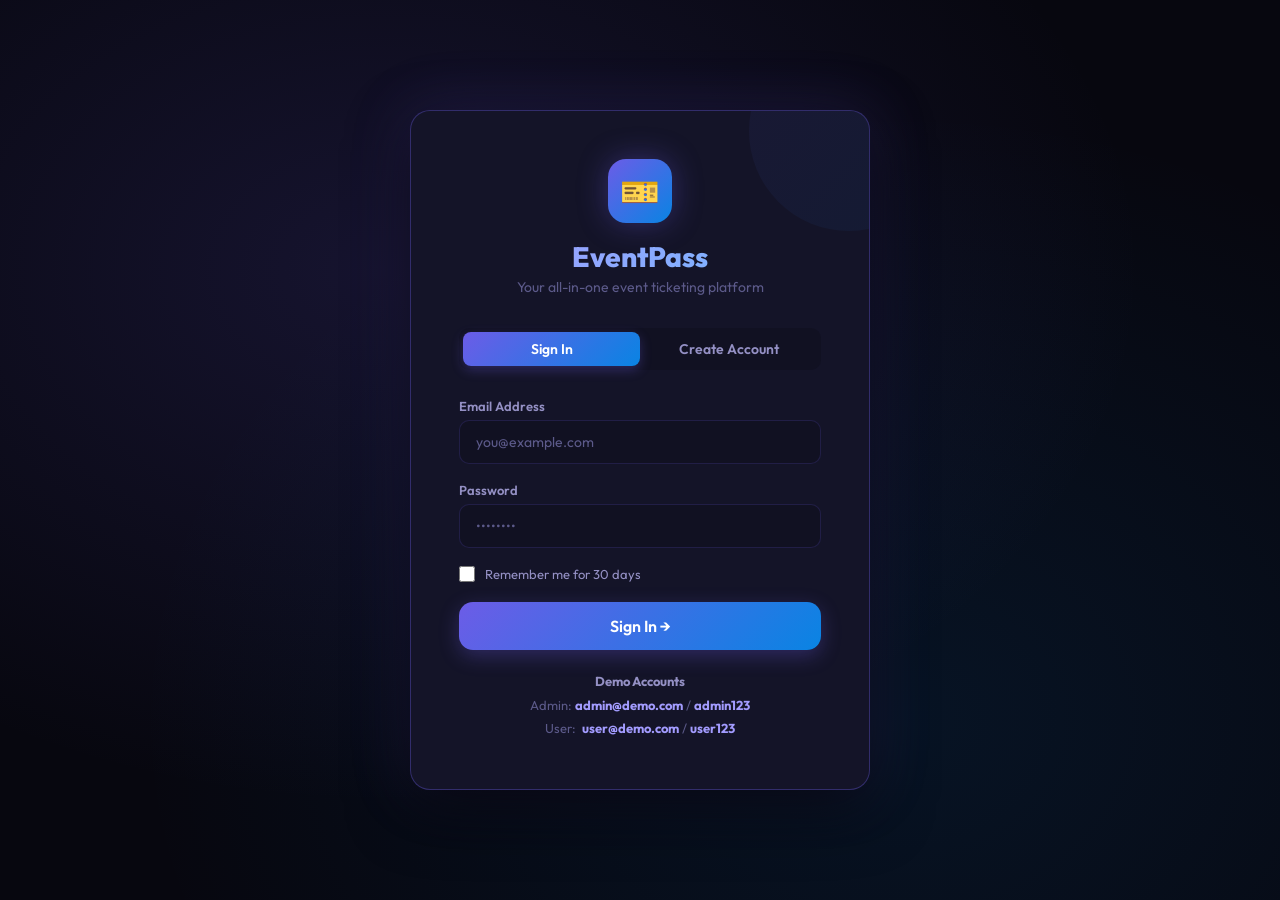
==== index.html @ 2addea7b "a" ====
<!DOCTYPE html>
<html lang="en">
<head>
<meta charset="UTF-8">
<meta name="viewport" content="width=device-width, initial-scale=1.0">
<title>EventPass — Sign In</title>
<link rel="stylesheet" href="style.css">
</head>
<body>

<!-- ═══════════════ AUTH PAGE ═══════════════ -->
<div id="auth-page">
  <div class="auth-card">
    <div class="auth-logo">
      <div class="auth-logo-icon">🎫</div>
      <h1>EventPass</h1>
      <p>Your all-in-one event ticketing platform</p>
    </div>

    <div class="auth-tabs">
      <div class="auth-tab active" onclick="switchAuthTab('login')">Sign In</div>
      <div class="auth-tab" onclick="switchAuthTab('register')">Create Account</div>
    </div>

    <!-- LOGIN -->
    <div id="login-form">
      <div class="form-group">
        <label class="form-label">Email Address</label>
        <input class="form-input" id="login-email" type="email" placeholder="you@example.com">
      </div>
      <div class="form-group">
        <label class="form-label">Password</label>
        <input class="form-input" id="login-pass" type="password" placeholder="••••••••"
               onkeydown="if(event.key==='Enter') doLogin()">
      </div>
      <div class="checkbox-row">
        <input type="checkbox" id="remember">
        <label for="remember">Remember me for 30 days</label>
      </div>
      <button class="btn btn-primary btn-full btn-lg" onclick="doLogin()">Sign In →</button>
      <div style="text-align:center;margin-top:20px;font-size:13px;color:var(--t3);line-height:1.8">
        <strong style="color:var(--t2)">Demo Accounts</strong><br>
        Admin: <b style="color:var(--p2)">admin@demo.com</b> / <b style="color:var(--p2)">admin123</b><br>
        User:&nbsp;&nbsp;<b style="color:var(--p2)">user@demo.com</b> / <b style="color:var(--p2)">user123</b>
      </div>
    </div>

    <!-- REGISTER -->
    <div id="register-form" style="display:none">
      <div class="form-row">
        <div class="form-group">
          <label class="form-label">First Name</label>
          <input class="form-input" id="reg-fname" type="text" placeholder="Alex">
        </div>
        <div class="form-group">
          <label class="form-label">Last Name</label>
          <input class="form-input" id="reg-lname" type="text" placeholder="Chen">
        </div>
      </div>
      <div class="form-group">
        <label class="form-label">Email Address</label>
        <input class="form-input" id="reg-email" type="email" placeholder="you@example.com">
      </div>
      <div class="form-group">
        <label class="form-label">Password</label>
        <input class="form-input" id="reg-pass" type="password" placeholder="Min. 6 characters">
      </div>
      <div class="form-group">
        <label class="form-label">I am a…</label>
        <select class="form-input form-select" id="reg-role">
          <option value="user">Attendee — I want to buy tickets</option>
          <option value="admin">Event Organizer — I want to manage events</option>
        </select>
      </div>
      <button class="btn btn-primary btn-full btn-lg" onclick="doRegister()">Create Account →</button>
    </div>
  </div>
</div>

<!-- TOAST -->
<div id="toast-container"></div>

<script src="functions.js"></script>
<script>
/* ── Redirect if already logged in ─────────────────────── */
(function() {
  const s = getSession();
  if (s) {
    window.location.href = s.role === 'admin' ? 'admin.html' : 'attendee.html';
  }
})();

/* ── Tab switch ─────────────────────────────────────────── */
function switchAuthTab(tab) {
  document.querySelectorAll('.auth-tab').forEach((t, i) =>
    t.classList.toggle('active', i === (tab === 'login' ? 0 : 1))
  );
  document.getElementById('login-form').style.display    = tab === 'login'    ? 'block' : 'none';
  document.getElementById('register-form').style.display = tab === 'register' ? 'block' : 'none';
}

/* ── Login ──────────────────────────────────────────────── */
function doLogin() {
  const email = document.getElementById('login-email').value.trim();
  const pass  = document.getElementById('login-pass').value;
  if (!email || !pass) { toast('Please enter email and password', 'err'); return; }

  const user = STORE.users.find(u => u.email === email && u.password === pass);
  if (!user) { toast('Invalid email or password', 'err'); return; }

  setSession(user);
  toast(`Welcome back, ${user.name.split(' ')[0]}! 👋`, 'ok');
  setTimeout(() => {
    window.location.href = user.role === 'admin' ? 'admin.html' : 'attendee.html';
  }, 600);
}

/* ── Register ───────────────────────────────────────────── */
function doRegister() {
  const fname = document.getElementById('reg-fname').value.trim();
  const lname = document.getElementById('reg-lname').value.trim();
  const email = document.getElementById('reg-email').value.trim();
  const pass  = document.getElementById('reg-pass').value;
  const role  = document.getElementById('reg-role').value;

  if (!fname || !email || !pass) { toast('Please fill all required fields', 'err'); return; }
  if (STORE.users.find(u => u.email === email)) { toast('Email already registered', 'err'); return; }
  if (pass.length < 6) { toast('Password must be at least 6 characters', 'err'); return; }

  const user = { id: 'u' + Date.now(), email, password: pass, name: `${fname} ${lname}`, role };
  STORE.users.push(user);
  saveStore();
  setSession(user);

  toast('Account created successfully!', 'ok');
  setTimeout(() => {
    window.location.href = user.role === 'admin' ? 'admin.html' : 'attendee.html';
  }, 600);
}
</script>
</body>
</html>
---- style.css ----
/* ═══════════════════════════════════════════════════════════
   EventPass — Global Stylesheet
   ═══════════════════════════════════════════════════════════ */
@import url('https://fonts.googleapis.com/css2?family=Outfit:wght@300;400;500;600;700;800;900&family=JetBrains+Mono:wght@400;500&display=swap');

/* ── CSS TOKENS ─────────────────────────────────────────── */
:root {
  --bg:     #07070f;
  --bg1:    #0d0d1a;
  --bg2:    #111122;
  --bg3:    #16162e;
  --card:   #141428;
  --card2:  #1a1a36;
  --card3:  #1e1e40;

  --border:  rgba(108,92,231,0.18);
  --border2: rgba(108,92,231,0.35);
  --border3: rgba(108,92,231,0.55);

  --p1: #6c5ce7;
  --p2: #a29bfe;
  --p3: #dfe6fd;
  --b1: #0984e3;
  --b2: #74b9ff;

  --grad:  linear-gradient(135deg,#6c5ce7,#0984e3);
  --grad2: linear-gradient(135deg,#a29bfe,#74b9ff);
  --grad3: linear-gradient(135deg,#6c5ce7 0%,#a29bfe 50%,#0984e3 100%);

  --glow:    0 0 60px rgba(108,92,231,0.22);
  --glow2:   0 0 30px rgba(108,92,231,0.35);
  --shadow:  0 20px 60px rgba(0,0,0,0.7);
  --shadow2: 0 8px 32px rgba(0,0,0,0.5);

  --t1: #f0eeff;
  --t2: #9490c4;
  --t3: #5c5a8a;

  --ok:   #00cec9;
  --warn: #fdcb6e;
  --err:  #e17055;

  --r:  14px;
  --r2: 10px;
  --r3: 6px;
}

/* ── RESET ───────────────────────────────────────────────── */
*, *::before, *::after { box-sizing: border-box; margin: 0; padding: 0; }
html { font-size: 16px; scroll-behavior: smooth; }
body {
  background: var(--bg);
  color: var(--t1);
  font-family: 'Outfit', sans-serif;
  min-height: 100vh;
  overflow-x: hidden;
}
::-webkit-scrollbar { width: 5px; }
::-webkit-scrollbar-track { background: var(--bg1); }
::-webkit-scrollbar-thumb { background: var(--p1); border-radius: 3px; }
a { color: inherit; text-decoration: none; }
button { font-family: inherit; cursor: pointer; }
input, select, textarea { font-family: inherit; }
img { display: block; max-width: 100%; }

/* ── LAYOUT ──────────────────────────────────────────────── */
#shell { display: flex; height: 100vh; overflow: hidden; }
#sidebar {
  width: 240px; min-width: 240px;
  background: var(--bg1);
  border-right: 1px solid var(--border);
  display: flex; flex-direction: column;
  transition: width .3s; overflow: hidden; z-index: 10;
}
#sidebar.collapsed { width: 64px; min-width: 64px; }
#main { flex: 1; overflow-y: auto; display: flex; flex-direction: column; }

/* ── SIDEBAR ─────────────────────────────────────────────── */
.sb-logo {
  padding: 22px 20px 18px;
  border-bottom: 1px solid var(--border);
  display: flex; align-items: center; gap: 10px;
  white-space: nowrap;
}
.sb-logo-icon {
  width: 36px; height: 36px; background: var(--grad);
  border-radius: 10px; display: flex; align-items: center;
  justify-content: center; font-size: 18px; flex-shrink: 0;
}
.sb-logo-text {
  font-size: 20px; font-weight: 800;
  background: var(--grad2); -webkit-background-clip: text;
  -webkit-text-fill-color: transparent; letter-spacing: -.5px;
}
.sb-logo-text span { opacity: .5; }

.sb-toggle {
  margin: 12px 16px 0; padding: 8px;
  border: 1px solid var(--border); background: transparent;
  border-radius: var(--r2); color: var(--t2); font-size: 14px;
  display: flex; align-items: center; justify-content: center;
  transition: .2s;
}
.sb-toggle:hover { border-color: var(--border2); color: var(--t1); }

.sb-section { padding: 16px 12px 8px; overflow: hidden; }
.sb-section-label {
  font-size: 10px; font-weight: 600; letter-spacing: 1.5px;
  text-transform: uppercase; color: var(--t3);
  padding: 0 8px; margin-bottom: 8px;
  white-space: nowrap; overflow: hidden;
}
.sb-nav-item {
  display: flex; align-items: center; gap: 12px;
  padding: 10px 12px; border-radius: var(--r2); cursor: pointer;
  transition: all .18s; border: 1px solid transparent;
  white-space: nowrap; color: var(--t2); font-size: 14px; font-weight: 500;
}
.sb-nav-item:hover  { background: rgba(108,92,231,0.08); color: var(--t1); border-color: var(--border); }
.sb-nav-item.active { background: rgba(108,92,231,0.15); color: var(--p2); border-color: var(--border2); }
.sb-nav-item .icon  { font-size: 18px; flex-shrink: 0; width: 20px; text-align: center; }
.sb-nav-label { overflow: hidden; }

.sb-bottom { margin-top: auto; padding: 16px 12px; border-top: 1px solid var(--border); }
.sb-user {
  display: flex; align-items: center; gap: 10px; padding: 10px;
  border-radius: var(--r2); background: var(--bg2);
  border: 1px solid var(--border); white-space: nowrap; overflow: hidden;
}
.sb-user-avatar {
  width: 32px; height: 32px; border-radius: 50%; background: var(--grad);
  display: flex; align-items: center; justify-content: center;
  font-weight: 700; font-size: 13px; flex-shrink: 0;
}
.sb-user-info { overflow: hidden; }
.sb-user-name { font-size: 13px; font-weight: 600; white-space: nowrap; overflow: hidden; text-overflow: ellipsis; }
.sb-user-role { font-size: 11px; color: var(--t3); }

/* ── TOPBAR ──────────────────────────────────────────────── */
#topbar {
  height: 62px; border-bottom: 1px solid var(--border);
  display: flex; align-items: center; justify-content: space-between;
  padding: 0 32px; background: rgba(7,7,15,0.8); backdrop-filter: blur(20px);
  position: sticky; top: 0; z-index: 9; flex-shrink: 0;
}
.topbar-title { font-size: 18px; font-weight: 700; }
.topbar-right { display: flex; align-items: center; gap: 12px; }
.topbar-badge {
  padding: 5px 14px; border-radius: 20px; font-size: 12px; font-weight: 600;
  background: rgba(108,92,231,0.15); border: 1px solid var(--border2); color: var(--p2);
}
.notify-btn {
  width: 36px; height: 36px; border-radius: var(--r2); background: var(--bg2);
  border: 1px solid var(--border); color: var(--t2); font-size: 16px;
  display: flex; align-items: center; justify-content: center; cursor: pointer;
  transition: .2s; position: relative;
}
.notify-btn:hover { border-color: var(--border2); color: var(--t1); }
.notify-dot {
  position: absolute; top: 6px; right: 6px; width: 7px; height: 7px;
  background: #e17055; border-radius: 50%; border: 2px solid var(--bg);
}

/* ── PAGE SYSTEM ─────────────────────────────────────────── */
.page { display: none; padding: 32px; animation: fadeUp .3s ease; }
.page.active { display: block; }
@keyframes fadeUp { from { opacity: 0; transform: translateY(12px); } to { opacity: 1; transform: none; } }

/* ── AUTH PAGE ───────────────────────────────────────────── */
#auth-page {
  position: fixed; inset: 0; z-index: 1000;
  display: flex; align-items: center; justify-content: center;
  background: radial-gradient(ellipse at 30% 30%, rgba(108,92,231,0.15), transparent 60%),
              radial-gradient(ellipse at 70% 80%,  rgba(9,132,227,0.1),  transparent 60%),
              var(--bg);
}
#auth-page.hidden { display: none; }
.auth-card {
  background: var(--card); border: 1px solid var(--border2); border-radius: 20px;
  padding: 48px; width: 460px; box-shadow: var(--shadow), var(--glow);
  position: relative; overflow: hidden;
}
.auth-card::before {
  content: ''; position: absolute; top: -80px; right: -80px;
  width: 200px; height: 200px; background: var(--grad);
  opacity: .06; border-radius: 50%;
}
.auth-logo { text-align: center; margin-bottom: 32px; }
.auth-logo-icon {
  width: 64px; height: 64px; background: var(--grad); border-radius: 18px;
  display: flex; align-items: center; justify-content: center; font-size: 32px;
  margin: 0 auto 16px; box-shadow: var(--glow2);
}
.auth-logo h1 { font-size: 28px; font-weight: 800; background: var(--grad2); -webkit-background-clip: text; -webkit-text-fill-color: transparent; }
.auth-logo p { font-size: 14px; color: var(--t3); margin-top: 4px; }
.auth-tabs { display: flex; background: var(--bg2); border-radius: var(--r2); padding: 4px; margin-bottom: 28px; }
.auth-tab {
  flex: 1; padding: 8px; text-align: center; border-radius: 8px; cursor: pointer;
  font-size: 14px; font-weight: 600; color: var(--t2); transition: .2s;
}
.auth-tab.active { background: var(--grad); color: #fff; box-shadow: 0 4px 12px rgba(108,92,231,0.3); }

/* ── FORMS ───────────────────────────────────────────────── */
.form-group { margin-bottom: 18px; }
.form-label { display: block; font-size: 13px; font-weight: 600; color: var(--t2); margin-bottom: 6px; }
.form-input {
  width: 100%; padding: 12px 16px; background: var(--bg2);
  border: 1.5px solid var(--border); border-radius: var(--r2);
  color: var(--t1); font-size: 14px; outline: none; transition: .2s;
}
.form-input:focus { border-color: var(--p1); box-shadow: 0 0 0 3px rgba(108,92,231,0.12); }
.form-input::placeholder { color: var(--t3); }
.form-row { display: grid; grid-template-columns: 1fr 1fr; gap: 12px; }
.form-select { appearance: none; }
.form-hint { font-size: 12px; color: var(--t3); margin-top: 6px; }
.form-grid { display: grid; grid-template-columns: 1fr 1fr; gap: 16px; }
.form-full { grid-column: 1 / -1; }
.checkbox-row { display: flex; align-items: center; gap: 10px; margin-bottom: 20px; }
.checkbox-row input { width: 16px; height: 16px; accent-color: var(--p1); }
.checkbox-row label { font-size: 13px; color: var(--t2); }

/* ── BUTTONS ─────────────────────────────────────────────── */
.btn {
  display: inline-flex; align-items: center; justify-content: center; gap: 8px;
  padding: 11px 22px; border-radius: var(--r2); font-size: 14px; font-weight: 600;
  cursor: pointer; border: none; transition: all .22s;
}
.btn-primary { background: var(--grad); color: #fff; box-shadow: 0 6px 20px rgba(108,92,231,0.3); }
.btn-primary:hover { transform: translateY(-1px); box-shadow: 0 10px 28px rgba(108,92,231,0.45); }
.btn-primary:active { transform: none; }
.btn-primary:disabled { opacity: .6; pointer-events: none; }
.btn-ghost { background: transparent; color: var(--t2); border: 1.5px solid var(--border); }
.btn-ghost:hover { border-color: var(--border2); color: var(--t1); background: rgba(108,92,231,0.06); }
.btn-danger { background: rgba(225,112,85,0.12); color: var(--err); border: 1px solid rgba(225,112,85,0.2); }
.btn-danger:hover { background: rgba(225,112,85,0.22); }
.btn-success { background: rgba(0,206,201,0.1); color: var(--ok); border: 1px solid rgba(0,206,201,0.25); }
.btn-success:hover { background: rgba(0,206,201,0.2); }
.btn-warn { background: rgba(253,203,110,0.1); color: var(--warn); border: 1px solid rgba(253,203,110,0.2); }
.btn-warn:hover { background: rgba(253,203,110,0.2); }
.btn-lg { padding: 14px 32px; font-size: 16px; border-radius: var(--r); }
.btn-sm { padding: 7px 14px; font-size: 12px; border-radius: 8px; }
.btn-full { width: 100%; justify-content: center; }
.btn-icon { width: 36px; height: 36px; padding: 0; border-radius: var(--r2); }

/* ── CARDS ───────────────────────────────────────────────── */
.card { background: var(--card); border: 1px solid var(--border); border-radius: var(--r); padding: 24px; transition: border-color .2s; }
.card:hover { border-color: var(--border2); }
.card-sm { padding: 16px; }

/* ── STATS ROW ───────────────────────────────────────────── */
.stats-row { display: grid; grid-template-columns: repeat(4,1fr); gap: 16px; margin-bottom: 28px; }
.stat-card {
  background: var(--card); border: 1px solid var(--border); border-radius: var(--r);
  padding: 20px 24px; transition: all .2s;
}
.stat-card:hover { border-color: var(--border2); transform: translateY(-2px); box-shadow: var(--shadow2); }
.stat-top { display: flex; align-items: center; justify-content: space-between; margin-bottom: 12px; }
.stat-icon { width: 42px; height: 42px; border-radius: 12px; display: flex; align-items: center; justify-content: center; font-size: 20px; }
.stat-icon.purple { background: rgba(108,92,231,0.15); }
.stat-icon.blue   { background: rgba(9,132,227,0.15); }
.stat-icon.teal   { background: rgba(0,206,201,0.12); }
.stat-icon.amber  { background: rgba(253,203,110,0.12); }
.stat-change { font-size: 12px; font-weight: 600; padding: 3px 8px; border-radius: 20px; }
.stat-change.up   { background: rgba(0,206,201,0.1);   color: var(--ok); }
.stat-change.down { background: rgba(225,112,85,0.1);  color: var(--err); }
.stat-value { font-size: 28px; font-weight: 800; line-height: 1; }
.stat-label { font-size: 13px; color: var(--t2); margin-top: 4px; }

/* ── SECTION HEADER ──────────────────────────────────────── */
.sec-header { display: flex; align-items: center; justify-content: space-between; margin-bottom: 20px; }
.sec-title { font-size: 18px; font-weight: 700; }
.sec-sub   { font-size: 13px; color: var(--t3); margin-top: 2px; }

/* ── EVENT CARDS GRID ────────────────────────────────────── */
.events-grid { display: grid; grid-template-columns: repeat(3,1fr); gap: 20px; }
.event-card {
  background: var(--card); border: 1px solid var(--border); border-radius: var(--r);
  overflow: hidden; cursor: pointer; transition: all .25s;
}
.event-card:hover { transform: translateY(-4px); border-color: var(--border2); box-shadow: var(--shadow2), var(--glow); }
.event-thumb {
  height: 180px; background: var(--bg3); position: relative;
  display: flex; align-items: center; justify-content: center;
  font-size: 56px; overflow: hidden;
}
.event-thumb-overlay {
  position: absolute; inset: 0;
  background: linear-gradient(to bottom, transparent 40%, rgba(0,0,0,0.7));
}
.event-category-badge {
  position: absolute; top: 12px; left: 12px;
  padding: 4px 10px; border-radius: 20px; font-size: 11px; font-weight: 700;
  background: rgba(0,0,0,0.5); backdrop-filter: blur(8px);
  border: 1px solid rgba(255,255,255,0.15); letter-spacing: .5px; text-transform: uppercase;
}
.event-date-badge {
  position: absolute; top: 12px; right: 12px;
  background: var(--grad); padding: 6px 10px; border-radius: 10px;
  text-align: center; font-size: 11px; font-weight: 700; line-height: 1.3;
}
.event-body { padding: 16px; }
.event-title {
  font-size: 15px; font-weight: 700; margin-bottom: 8px; line-height: 1.4;
  display: -webkit-box; -webkit-line-clamp: 2; -webkit-box-orient: vertical; overflow: hidden;
}
.event-meta { display: flex; flex-direction: column; gap: 4px; margin-bottom: 14px; }
.event-meta-item { font-size: 12px; color: var(--t2); display: flex; align-items: center; gap: 6px; }
.event-footer {
  display: flex; align-items: center; justify-content: space-between;
  padding-top: 12px; border-top: 1px solid var(--border);
}
.event-price { font-size: 20px; font-weight: 800; background: var(--grad2); -webkit-background-clip: text; -webkit-text-fill-color: transparent; }
.event-price-free { font-size: 16px; font-weight: 700; color: var(--ok); }
.event-capacity { font-size: 12px; color: var(--t3); }
.capacity-bar { height: 3px; background: var(--bg3); border-radius: 2px; margin-top: 4px; overflow: hidden; }
.capacity-fill { height: 100%; background: var(--grad); border-radius: 2px; transition: width .5s; }

/* ── TAGS ────────────────────────────────────────────────── */
.tag {
  display: inline-flex; align-items: center; gap: 4px;
  padding: 4px 10px; border-radius: 20px; font-size: 11px; font-weight: 600; letter-spacing: .3px;
}
.tag-purple { background: rgba(108,92,231,0.2); color: var(--p2); border: 1px solid rgba(108,92,231,0.3); }
.tag-blue   { background: rgba(9,132,227,0.15);  color: var(--b2); border: 1px solid rgba(9,132,227,0.25); }
.tag-teal   { background: rgba(0,206,201,0.1);   color: var(--ok); border: 1px solid rgba(0,206,201,0.2); }
.tag-warn   { background: rgba(253,203,110,0.1); color: var(--warn); border: 1px solid rgba(253,203,110,0.2); }
.tag-err    { background: rgba(225,112,85,0.1);  color: var(--err); border: 1px solid rgba(225,112,85,0.2); }

/* ── MODAL ───────────────────────────────────────────────── */
.modal-bg {
  position: fixed; inset: 0; z-index: 500;
  background: rgba(0,0,0,0.8); backdrop-filter: blur(12px);
  display: flex; align-items: center; justify-content: center; padding: 24px;
  opacity: 0; pointer-events: none; transition: opacity .25s;
}
.modal-bg.open { opacity: 1; pointer-events: all; }
.modal {
  background: var(--card); border: 1px solid var(--border2); border-radius: 20px;
  width: 100%; max-width: 680px; max-height: 90vh; overflow-y: auto;
  transform: scale(0.95); transition: transform .25s;
  box-shadow: var(--shadow), var(--glow);
}
.modal-bg.open .modal { transform: scale(1); }
.modal-lg { max-width: 860px; }
.modal-xl { max-width: 960px; }
.modal-sm { max-width: 440px; }
.modal-header {
  display: flex; align-items: center; justify-content: space-between;
  padding: 24px 28px; border-bottom: 1px solid var(--border);
}
.modal-title { font-size: 18px; font-weight: 700; }
.modal-close {
  width: 32px; height: 32px; border-radius: 8px; background: var(--bg2);
  border: 1px solid var(--border); color: var(--t2); font-size: 18px;
  display: flex; align-items: center; justify-content: center; cursor: pointer; transition: .2s;
}
.modal-close:hover { border-color: var(--border2); color: var(--t1); }
.modal-body   { padding: 28px; }
.modal-footer {
  padding: 20px 28px; border-top: 1px solid var(--border);
  display: flex; align-items: center; justify-content: flex-end; gap: 10px;
}

/* ── EVENT DETAIL ────────────────────────────────────────── */
.event-detail-hero {
  height: 240px; background: var(--bg3); border-radius: var(--r) var(--r) 0 0;
  display: flex; align-items: center; justify-content: center; font-size: 80px;
  position: relative; overflow: hidden;
}
.event-detail-hero::after {
  content: ''; position: absolute; inset: 0;
  background: linear-gradient(to bottom, transparent 30%, rgba(20,20,40,0.9));
}
.event-detail-info { position: absolute; bottom: 0; left: 0; right: 0; padding: 24px 28px; z-index: 1; }
.event-detail-title { font-size: 24px; font-weight: 800; margin-bottom: 8px; }
.event-detail-tags { display: flex; gap: 8px; }
.detail-grid { display: grid; grid-template-columns: 1fr 300px; gap: 24px; padding: 24px 28px; }
.detail-section h3 { font-size: 14px; font-weight: 700; color: var(--t2); margin-bottom: 12px; text-transform: uppercase; letter-spacing: .8px; }
.detail-meta-list { display: flex; flex-direction: column; gap: 10px; }
.detail-meta-row  { display: flex; align-items: flex-start; gap: 10px; font-size: 14px; }
.detail-meta-icon { font-size: 16px; margin-top: 1px; flex-shrink: 0; }
.detail-meta-text strong { display: block; font-weight: 600; }
.detail-meta-text span   { color: var(--t2); font-size: 13px; }

/* ── TICKET PURCHASE BOX ─────────────────────────────────── */
.ticket-box {
  background: var(--bg2); border: 1px solid var(--border2); border-radius: var(--r);
  padding: 20px; position: sticky; top: 24px;
}
.ticket-box-title { font-size: 16px; font-weight: 700; margin-bottom: 16px; }
.ticket-type-row {
  display: flex; align-items: center; justify-content: space-between;
  padding: 12px; background: var(--card2); border-radius: var(--r2);
  border: 1.5px solid var(--border); cursor: pointer; transition: .2s; margin-bottom: 10px;
}
.ticket-type-row:hover, .ticket-type-row.selected { border-color: var(--p1); }
.ticket-type-row.selected { background: rgba(108,92,231,0.08); }
.ticket-type-name  { font-size: 14px; font-weight: 600; }
.ticket-type-price { font-size: 16px; font-weight: 800; color: var(--p2); }
.ticket-type-avail { font-size: 11px; color: var(--t3); margin-top: 2px; }
.qty-row { display: flex; align-items: center; gap: 12px; margin: 14px 0; }
.qty-btn {
  width: 32px; height: 32px; border-radius: 8px; background: var(--bg3);
  border: 1px solid var(--border); color: var(--t1); font-size: 18px; font-weight: 300;
  display: flex; align-items: center; justify-content: center; cursor: pointer; transition: .2s;
}
.qty-btn:hover { border-color: var(--border2); background: var(--card2); }
.qty-val { font-size: 18px; font-weight: 700; min-width: 24px; text-align: center; }
.ticket-total { display: flex; justify-content: space-between; align-items: center; font-size: 14px; color: var(--t2); margin: 6px 0; }
.ticket-total-price { font-size: 24px; font-weight: 800; background: var(--grad2); -webkit-background-clip: text; -webkit-text-fill-color: transparent; }
.ticket-divider { border: none; border-top: 1px solid var(--border); margin: 14px 0; }

/* ── SEAT MAP ────────────────────────────────────────────── */
.seat-map-section { margin-top: 20px; }
.seat-map-section h3 { font-size: 14px; font-weight: 700; color: var(--t2); margin-bottom: 8px; text-transform: uppercase; letter-spacing: .8px; }
.seat-legend { display: flex; gap: 16px; margin-bottom: 12px; flex-wrap: wrap; }
.seat-legend-item { display: flex; align-items: center; gap: 6px; font-size: 12px; color: var(--t2); }
.seat-legend-dot { width: 14px; height: 14px; border-radius: 3px; flex-shrink: 0; }
.seat-map-stage {
  background: linear-gradient(to bottom, rgba(108,92,231,0.2), transparent);
  border: 1px solid var(--border2); border-radius: 8px;
  text-align: center; padding: 8px; font-size: 12px; font-weight: 700;
  color: var(--p2); letter-spacing: 2px; margin-bottom: 16px;
}
.seat-grid {
  display: grid; grid-template-columns: auto repeat(10, 1fr);
  gap: 4px; margin-bottom: 12px;
}
.seat-row-label {
  font-size: 11px; font-weight: 700; color: var(--t3); display: flex;
  align-items: center; justify-content: center; width: 20px;
}
.seat-btn {
  width: 100%; aspect-ratio: 1; border-radius: 4px; border: 1px solid var(--border);
  background: var(--bg3); cursor: pointer; font-size: 10px; color: var(--t3);
  transition: all .15s; display: flex; align-items: center; justify-content: center;
  padding: 0;
}
.seat-btn:hover:not(:disabled):not(.taken) { background: rgba(108,92,231,0.3); border-color: var(--p1); color: var(--p2); transform: scale(1.1); }
.seat-btn.selected { background: var(--p1); border-color: var(--p2); color: #fff; transform: scale(1.1); box-shadow: 0 0 8px rgba(108,92,231,0.5); }
.seat-btn.taken { background: rgba(225,112,85,0.15); border-color: rgba(225,112,85,0.3); color: rgba(225,112,85,0.5); cursor: not-allowed; }
.seat-btn.vip { background: rgba(253,203,110,0.1); border-color: rgba(253,203,110,0.3); }
.seat-btn.vip:hover:not(:disabled):not(.taken) { background: rgba(253,203,110,0.3); border-color: var(--warn); }
.seat-btn.vip.selected { background: var(--warn); border-color: #ffdf8c; color: #000; }
.seat-number-cols {
  display: grid; grid-template-columns: auto repeat(10, 1fr);
  gap: 4px; margin-bottom: 8px;
}
.seat-col-label { font-size: 10px; color: var(--t3); text-align: center; }
.selected-seat-info {
  background: rgba(108,92,231,0.1); border: 1px solid var(--border2);
  border-radius: var(--r2); padding: 10px 14px; font-size: 13px; color: var(--p2);
  font-weight: 600; display: none; margin-top: 8px;
}
.selected-seat-info.visible { display: block; }

/* ── PAYMENT MODAL ───────────────────────────────────────── */
.payment-methods { display: flex; gap: 10px; margin-bottom: 20px; }
.pm-btn {
  flex: 1; padding: 12px; border-radius: var(--r2); background: var(--bg2);
  border: 1.5px solid var(--border); color: var(--t2); cursor: pointer; transition: .2s;
  text-align: center; font-size: 13px; font-weight: 600;
}
.pm-btn:hover, .pm-btn.active { border-color: var(--p1); color: var(--p2); background: rgba(108,92,231,0.08); }
.pm-icon { font-size: 22px; display: block; margin-bottom: 4px; }
.card-input-row { display: flex; gap: 12px; }
.card-input-row .form-group { flex: 1; }
.security-note {
  display: flex; align-items: center; gap: 8px;
  background: rgba(0,206,201,0.08); border: 1px solid rgba(0,206,201,0.15);
  border-radius: var(--r2); padding: 10px 14px; font-size: 12px; color: var(--ok); margin-top: 12px;
}

/* ── TICKET VIEW ─────────────────────────────────────────── */
.ticket-card {
  background: var(--card); border: 1px solid var(--border2); border-radius: var(--r);
  display: grid; grid-template-columns: 1fr auto; overflow: hidden; transition: all .2s;
}
.ticket-card:hover { border-color: var(--border3); box-shadow: var(--shadow2), var(--glow); }
.ticket-left { padding: 24px; position: relative; }
.ticket-left::before { content: ''; position: absolute; left: 0; top: 0; bottom: 0; width: 4px; background: var(--grad); }
.ticket-event-name { font-size: 17px; font-weight: 700; margin-bottom: 8px; }
.ticket-meta { display: flex; gap: 16px; margin-bottom: 14px; flex-wrap: wrap; }
.ticket-meta-item { font-size: 13px; color: var(--t2); display: flex; align-items: center; gap: 5px; }
.ticket-id {
  font-family: 'JetBrains Mono', monospace; font-size: 11px; color: var(--t3);
  background: var(--bg2); padding: 4px 10px; border-radius: 6px;
  border: 1px solid var(--border); display: inline-block;
}
.ticket-right {
  width: 160px; padding: 20px; display: flex; flex-direction: column;
  align-items: center; justify-content: center; gap: 10px;
  border-left: 2px dashed var(--border2); background: var(--bg2);
}
.ticket-right .qr-container {
  width: 100px; height: 100px; background: #fff; border-radius: 8px; padding: 6px;
  display: flex; align-items: center; justify-content: center;
}
.ticket-status { font-size: 11px; font-weight: 700; letter-spacing: .5px; text-transform: uppercase; }
.ticket-actions { display: flex; gap: 8px; margin-top: 12px; }

/* ── ADMIN TABLE ─────────────────────────────────────────── */
.data-table { width: 100%; border-collapse: collapse; }
.data-table th {
  text-align: left; font-size: 11px; font-weight: 700; text-transform: uppercase;
  letter-spacing: 1px; color: var(--t3); padding: 10px 14px; border-bottom: 1px solid var(--border);
}
.data-table td { padding: 13px 14px; border-bottom: 1px solid rgba(108,92,231,0.07); font-size: 13px; }
.data-table tbody tr { transition: background .15s; }
.data-table tbody tr:hover { background: rgba(108,92,231,0.04); }
.data-table tbody tr:last-child td { border-bottom: none; }
.table-actions { display: flex; gap: 6px; }

/* ── QR SCANNER ──────────────────────────────────────────── */
.scanner-container {
  background: var(--card); border: 1px solid var(--border2); border-radius: var(--r);
  padding: 32px; text-align: center; max-width: 620px; margin: 0 auto;
}

/* Scanner tabs */
.scanner-tabs {
  display: flex; gap: 6px; background: var(--bg2);
  border-radius: var(--r2); padding: 5px; margin-bottom: 24px;
}
.scanner-tab {
  flex: 1; padding: 9px 12px; border-radius: 8px; background: transparent;
  border: none; color: var(--t2); font-size: 13px; font-weight: 600;
  cursor: pointer; transition: all .2s; white-space: nowrap;
}
.scanner-tab:hover { color: var(--t1); background: rgba(108,92,231,0.08); }
.scanner-tab.active { background: var(--grad); color: #fff; box-shadow: 0 4px 12px rgba(108,92,231,0.3); }

.scanner-tab-panel { text-align: left; }

/* Camera panel */
.video-wrapper {
  position: relative; border-radius: var(--r); overflow: hidden;
  background: #000; margin: 16px 0; aspect-ratio: 4/3;
  border: 2px solid var(--border2);
}
#scanner-video { width: 100%; height: 100%; object-fit: cover; display: block; }
.scanner-overlay { position: absolute; inset: 0; display: flex; align-items: center; justify-content: center; }
.scanner-frame { width: 200px; height: 200px; position: relative; }
.scanner-frame::before, .scanner-frame::after {
  content: ''; position: absolute; width: 40px; height: 40px;
  border-color: var(--p2); border-style: solid;
}
.scanner-frame::before { top: 0; left: 0; border-width: 3px 0 0 3px; border-radius: 4px 0 0 0; }
.scanner-frame::after  { bottom: 0; right: 0; border-width: 0 3px 3px 0; border-radius: 0 0 4px 0; }
.scanner-frame-tl, .scanner-frame-br {
  position: absolute; width: 40px; height: 40px;
  border-color: var(--p2); border-style: solid;
}
.scanner-frame-tl { top: 0; right: 0; border-width: 3px 3px 0 0; border-radius: 0 4px 0 0; }
.scanner-frame-br { bottom: 0; left: 0; border-width: 0 0 3px 3px; border-radius: 0 0 0 4px; }
.scan-line {
  position: absolute; left: 10px; right: 10px; height: 2px;
  background: linear-gradient(90deg, transparent, var(--p2), transparent);
  top: 50%; animation: scanAnim 2s linear infinite;
}
@keyframes scanAnim { 0% { top: 10%; } 100% { top: 90%; } }

/* Upload panel */
.upload-drop-zone {
  border: 2px dashed var(--border2); border-radius: var(--r);
  padding: 40px 24px; text-align: center; cursor: pointer;
  transition: all .2s; background: var(--bg2);
}
.upload-drop-zone:hover,
.upload-drop-zone.drag-over {
  border-color: var(--p1); background: rgba(108,92,231,0.08);
  box-shadow: 0 0 0 4px rgba(108,92,231,0.1);
}
.upload-icon { font-size: 44px; margin-bottom: 12px; }
.upload-title { font-size: 16px; font-weight: 700; color: var(--t1); margin-bottom: 4px; }
.upload-sub   { font-size: 13px; color: var(--t2); margin-bottom: 8px; }
.upload-formats { font-size: 11px; color: var(--t3); }

/* Scan results */
.scan-result {
  padding: 20px; border-radius: var(--r2); margin-top: 20px;
  border: 2px solid; text-align: center; transition: all .3s;
  animation: fadeUp .3s ease;
}
.scan-result.valid   { background: rgba(0,206,201,0.08);   border-color: rgba(0,206,201,0.3);   color: var(--ok); }
.scan-result.used    { background: rgba(253,203,110,0.08); border-color: rgba(253,203,110,0.25); color: var(--warn); }
.scan-result.invalid { background: rgba(225,112,85,0.08);  border-color: rgba(225,112,85,0.25);  color: var(--err); }
.scan-result-icon   { font-size: 40px; display: block; margin-bottom: 8px; }
.scan-result-name   { font-size: 18px; font-weight: 700; margin-bottom: 4px; }
.scan-result-detail { font-size: 13px; opacity: .8; }

/* ── CHARTS / ANALYTICS ──────────────────────────────────── */
.charts-grid { display: grid; grid-template-columns: 1fr 1fr; gap: 20px; margin-top: 24px; }
.chart-card { background: var(--card); border: 1px solid var(--border); border-radius: var(--r); padding: 24px; }
.chart-card-full { grid-column: 1 / -1; }
.chart-title { font-size: 15px; font-weight: 700; margin-bottom: 4px; }
.chart-sub   { font-size: 12px; color: var(--t3); margin-bottom: 20px; }
canvas { max-width: 100%; }

/* ── TOAST ───────────────────────────────────────────────── */
#toast-container {
  position: fixed; top: 80px; right: 24px; z-index: 9999;
  display: flex; flex-direction: column; gap: 8px; pointer-events: none;
}
.toast {
  padding: 12px 18px; border-radius: var(--r2); font-size: 13px; font-weight: 500;
  border: 1px solid; display: flex; align-items: center; gap: 10px;
  backdrop-filter: blur(12px); pointer-events: all; min-width: 280px;
  animation: toastIn .3s ease;
}
@keyframes toastIn { from { transform: translateX(20px); opacity: 0; } to { transform: none; opacity: 1; } }
.toast.ok   { background: rgba(0,206,201,0.12);  border-color: rgba(0,206,201,0.3);  color: var(--ok); }
.toast.err  { background: rgba(225,112,85,0.12); border-color: rgba(225,112,85,0.3); color: var(--err); }
.toast.info { background: rgba(108,92,231,0.12); border-color: var(--border2);       color: var(--p2); }
.toast.warn { background: rgba(253,203,110,0.12);border-color: rgba(253,203,110,0.3);color: var(--warn); }

/* ── MISC ────────────────────────────────────────────────── */
.empty-state { text-align: center; padding: 60px 24px; color: var(--t3); }
.empty-icon  { font-size: 52px; margin-bottom: 12px; }
.empty-title { font-size: 16px; font-weight: 600; color: var(--t2); margin-bottom: 6px; }
.empty-sub   { font-size: 13px; }

.search-bar {
  display: flex; align-items: center; gap: 12px;
  background: var(--card); border: 1px solid var(--border); border-radius: var(--r2); padding: 10px 16px;
}
.search-bar input { flex: 1; background: transparent; border: none; outline: none; color: var(--t1); font-size: 14px; }
.search-bar input::placeholder { color: var(--t3); }

.filter-row { display: flex; align-items: center; gap: 10px; margin-bottom: 24px; flex-wrap: wrap; }
.filter-chip {
  padding: 7px 14px; border-radius: 20px; font-size: 12px; font-weight: 600; cursor: pointer;
  background: var(--bg2); border: 1.5px solid var(--border); color: var(--t2); transition: .2s;
}
.filter-chip:hover, .filter-chip.active { border-color: var(--p1); color: var(--p2); background: rgba(108,92,231,0.1); }

.progress-bar  { height: 6px; background: var(--bg3); border-radius: 3px; overflow: hidden; margin-top: 6px; }
.progress-fill { height: 100%; background: var(--grad); border-radius: 3px; }
.divider { border: none; border-top: 1px solid var(--border); margin: 20px 0; }

/* Printable ticket */
.printable-ticket {
  background: linear-gradient(135deg, var(--card2) 0%, var(--bg2) 100%);
  border: 1px solid var(--border2); border-radius: 20px; padding: 32px;
  position: relative; overflow: hidden;
}
.printable-ticket::before {
  content: ''; position: absolute; top: -60px; right: -60px;
  width: 200px; height: 200px; background: var(--grad); opacity: .08; border-radius: 50%;
}
.printable-ticket::after {
  content: ''; position: absolute; bottom: -80px; left: -40px;
  width: 240px; height: 240px; background: linear-gradient(135deg, var(--b1), transparent);
  opacity: .06; border-radius: 50%;
}
.pt-header { display: flex; justify-content: space-between; align-items: flex-start; margin-bottom: 24px; }
.pt-logo { font-size: 18px; font-weight: 800; background: var(--grad2); -webkit-background-clip: text; -webkit-text-fill-color: transparent; }
.pt-event-name { font-size: 22px; font-weight: 800; margin-bottom: 6px; }
.pt-meta { display: grid; grid-template-columns: repeat(3,1fr); gap: 16px; margin: 20px 0; }
.pt-meta-item { font-size: 12px; color: var(--t2); }
.pt-meta-item strong { display: block; font-size: 14px; color: var(--t1); font-weight: 600; margin-bottom: 2px; }
.pt-divider { border: none; border-top: 2px dashed var(--border2); margin: 20px 0; position: relative; }
.pt-divider::before, .pt-divider::after {
  content: ''; position: absolute; top: -8px;
  width: 16px; height: 16px; background: var(--bg); border-radius: 50%;
  border: 2px solid var(--border2);
}
.pt-divider::before { left: -24px; }
.pt-divider::after  { right: -24px; }
.pt-bottom { display: flex; align-items: center; justify-content: space-between; }
.pt-qr { background: #fff; border-radius: 10px; padding: 8px; width: 96px; height: 96px; }
.pt-id { font-family: 'JetBrains Mono', monospace; font-size: 13px; color: var(--t2); }

/* Color swatches (admin) */
.color-options { display: flex; gap: 8px; }
.color-swatch {
  width: 28px; height: 28px; border-radius: 50%; cursor: pointer;
  border: 2px solid transparent; transition: .2s;
}
.color-swatch.selected { border-color: #fff; transform: scale(1.15); }

/* Spinner */
@keyframes spin { from { transform: rotate(0deg); } to { transform: rotate(360deg); } }

/* ── RESPONSIVE ──────────────────────────────────────────── */
@media (max-width: 1100px) {
  .events-grid { grid-template-columns: repeat(2,1fr); }
  .stats-row   { grid-template-columns: repeat(2,1fr); }
}
@media (max-width: 768px) {
  .events-grid  { grid-template-columns: 1fr; }
  .detail-grid  { grid-template-columns: 1fr; }
  .charts-grid  { grid-template-columns: 1fr; }
  .ticket-card  { grid-template-columns: 1fr; }
  .seat-grid    { gap: 2px; }
  .seat-btn     { font-size: 8px; }
  .scanner-tabs { flex-wrap: wrap; }
  .scanner-tab  { font-size: 11px; padding: 7px 8px; }
}
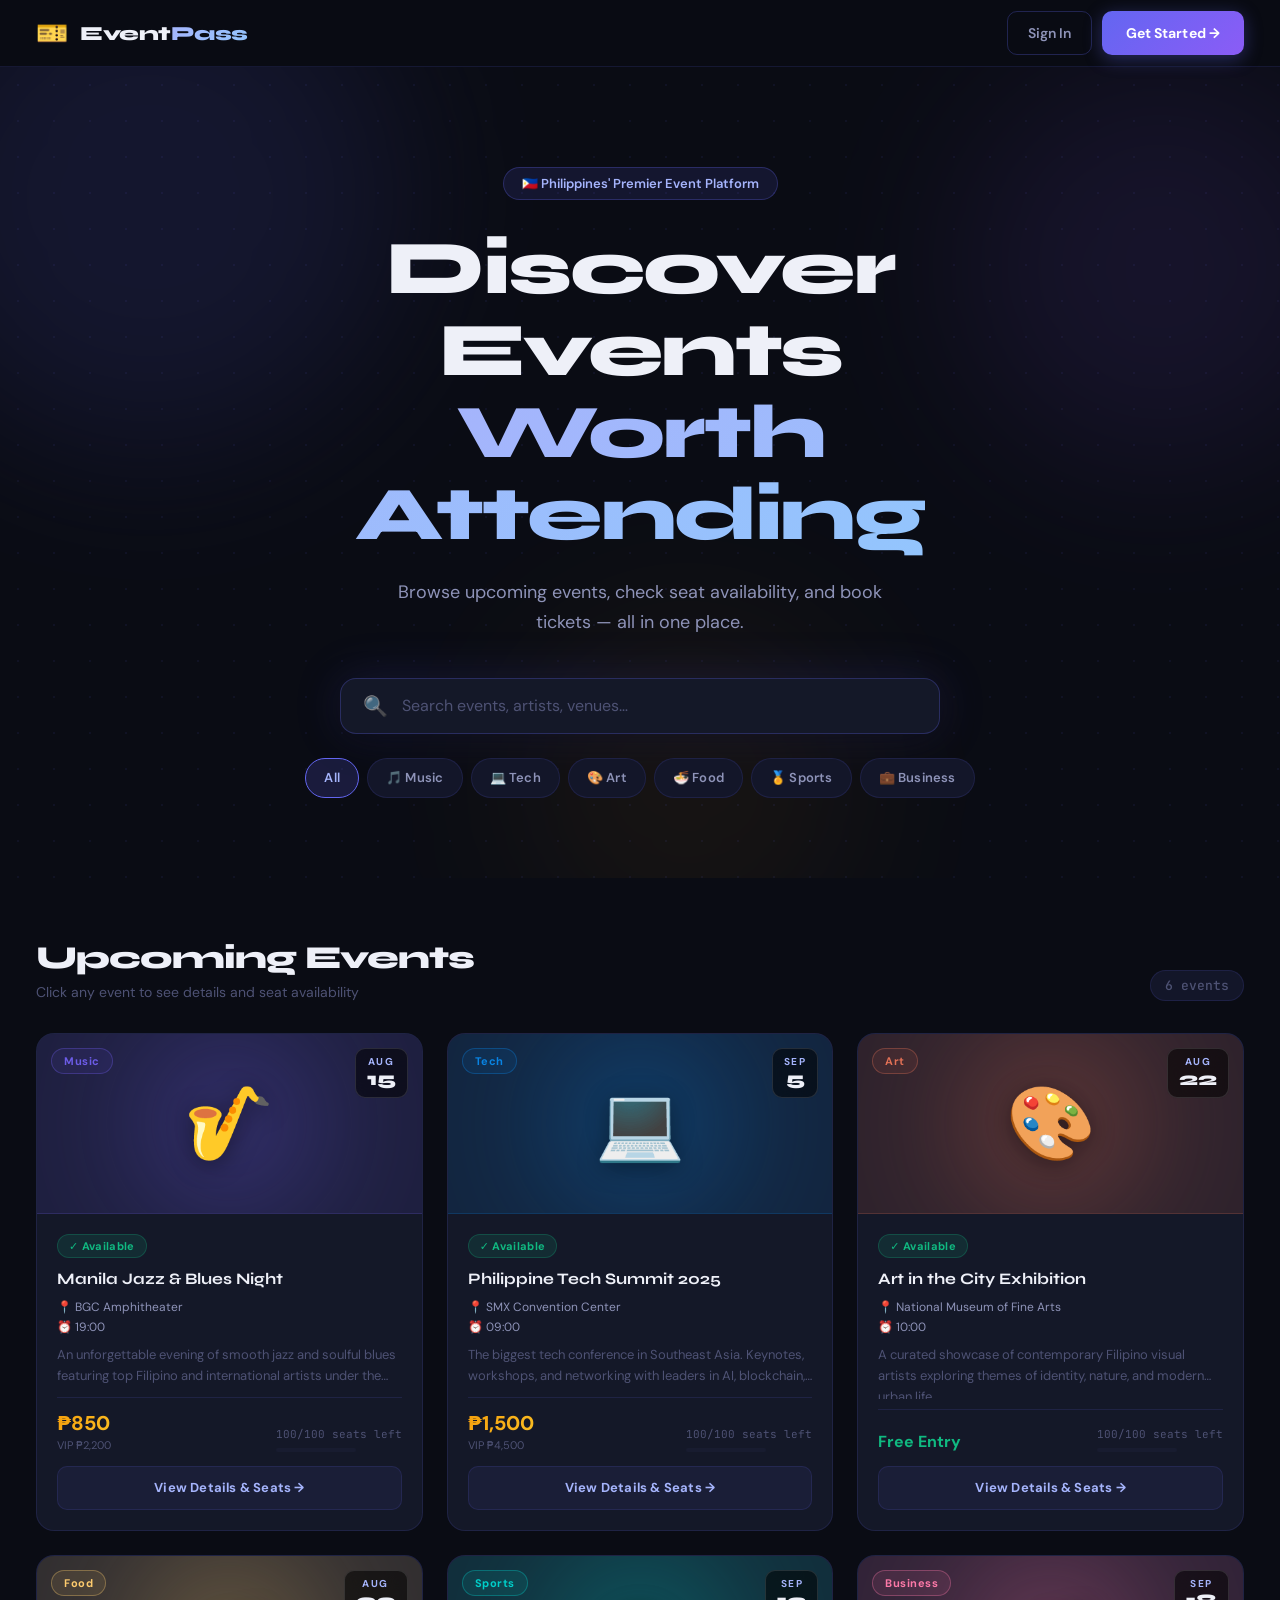
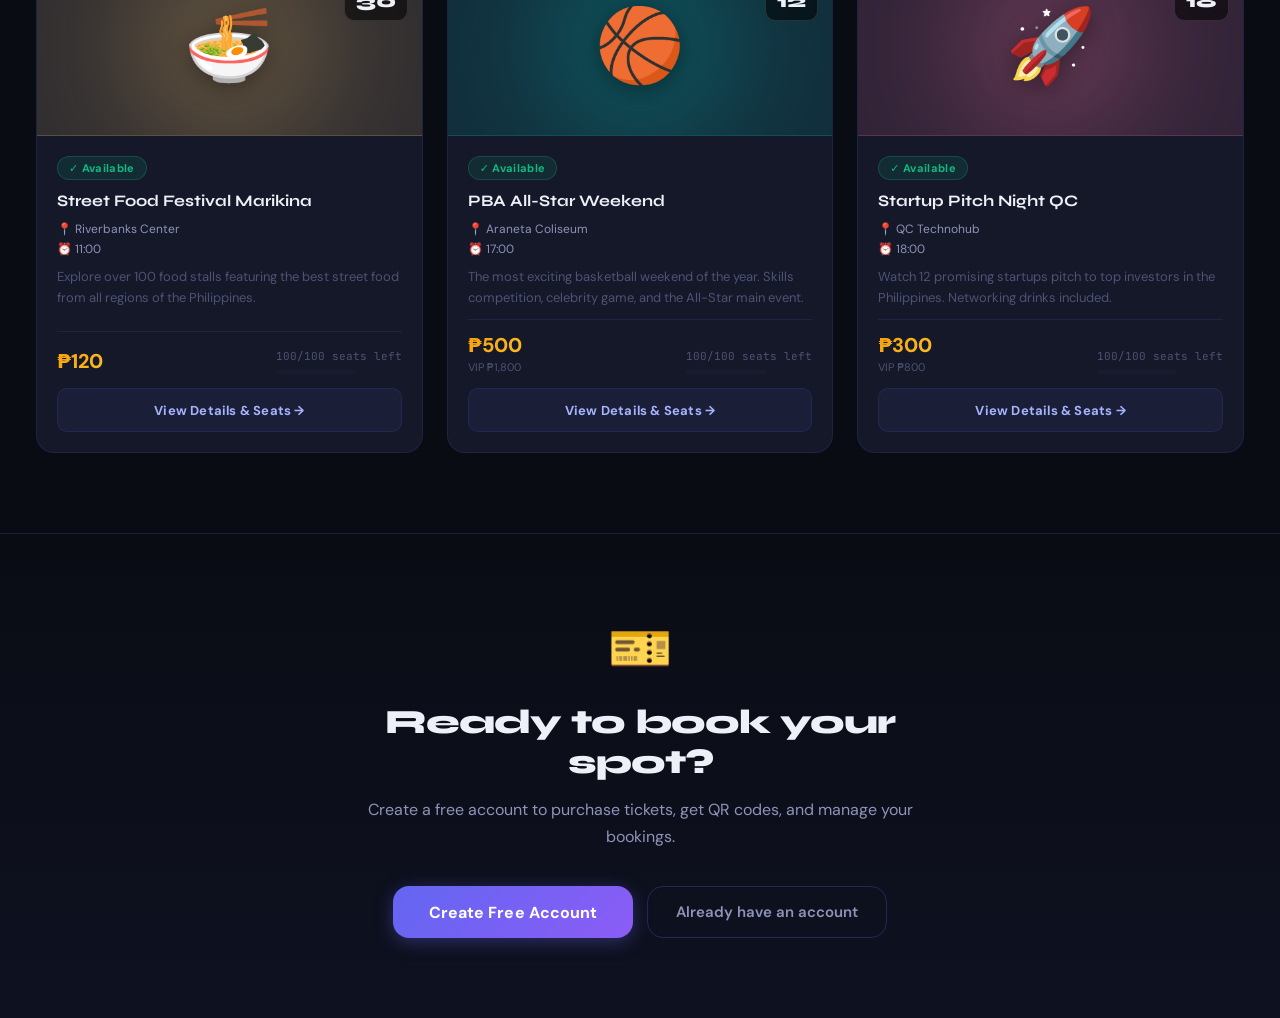
==== commit 18aa50eb: "final" ====
--- a/index.html
+++ b/index.html
@@ -3,26 +3,115 @@
 <head>
 <meta charset="UTF-8">
 <meta name="viewport" content="width=device-width, initial-scale=1.0">
-<title>EventPass — Sign In</title>
+<title>EventPass — Discover Events</title>
 <link rel="stylesheet" href="style.css">
+<link rel="preconnect" href="https://fonts.googleapis.com">
+<link href="https://fonts.googleapis.com/css2?family=Syne:wght@400;600;700;800&family=DM+Sans:opsz,wght@9..40,300;9..40,400;9..40,500;9..40,600;9..40,700&family=JetBrains+Mono:wght@400;500&display=swap" rel="stylesheet">
 </head>
-<body>
-
-<!-- ═══════════════ AUTH PAGE ═══════════════ -->
-<div id="auth-page">
-  <div class="auth-card">
-    <div class="auth-logo">
-      <div class="auth-logo-icon">🎫</div>
-      <h1>EventPass</h1>
+<body class="landing-body">
+
+<div id="landing-page">
+
+  <!-- NAVBAR -->
+  <header class="lp-nav">
+    <div class="lp-nav-inner">
+      <div class="lp-logo">
+        <div class="lp-logo-mark">🎫</div>
+        <span class="lp-logo-text">Event<em>Pass</em></span>
+      </div>
+      <div class="lp-nav-actions">
+        <button class="btn-ghost-outline" onclick="openAuth('login')">Sign In</button>
+        <button class="btn-cta" onclick="openAuth('register')">Get Started →</button>
+      </div>
+    </div>
+  </header>
+
+  <!-- HERO -->
+  <section class="lp-hero">
+    <div class="lp-hero-bg">
+      <div class="lp-orb lp-orb-1"></div>
+      <div class="lp-orb lp-orb-2"></div>
+      <div class="lp-orb lp-orb-3"></div>
+      <div class="lp-grid-overlay"></div>
+    </div>
+    <div class="lp-hero-content">
+      <div class="lp-hero-badge">🇵🇭 Philippines' Premier Event Platform</div>
+      <h1 class="lp-hero-title">Discover Events<br><span class="lp-hero-accent">Worth Attending</span></h1>
+      <p class="lp-hero-sub">Browse upcoming events, check seat availability, and book tickets — all in one place.</p>
+      <div class="lp-hero-search">
+        <span class="lp-search-icon">🔍</span>
+        <input type="text" id="hero-search" placeholder="Search events, artists, venues…" oninput="filterLandingEvents()">
+      </div>
+      <div class="lp-filter-row" id="lp-filters">
+        <button class="lp-chip active" onclick="setLandingFilter('all',this)">All</button>
+        <button class="lp-chip" onclick="setLandingFilter('Music',this)">🎵 Music</button>
+        <button class="lp-chip" onclick="setLandingFilter('Tech',this)">💻 Tech</button>
+        <button class="lp-chip" onclick="setLandingFilter('Art',this)">🎨 Art</button>
+        <button class="lp-chip" onclick="setLandingFilter('Food',this)">🍜 Food</button>
+        <button class="lp-chip" onclick="setLandingFilter('Sports',this)">🏅 Sports</button>
+        <button class="lp-chip" onclick="setLandingFilter('Business',this)">💼 Business</button>
+      </div>
+    </div>
+  </section>
+
+  <!-- EVENTS SECTION -->
+  <section class="lp-events-section">
+    <div class="lp-section-header">
+      <div>
+        <h2 class="lp-section-title">Upcoming Events</h2>
+        <p class="lp-section-sub">Click any event to see details and seat availability</p>
+      </div>
+      <div class="lp-events-count" id="lp-events-count">6 events</div>
+    </div>
+    <div class="lp-events-grid" id="lp-events-grid"></div>
+  </section>
+
+  <!-- FOOTER CTA -->
+  <section class="lp-footer-cta">
+    <div class="lp-footer-cta-inner">
+      <div class="lp-footer-icon">🎫</div>
+      <h3>Ready to book your spot?</h3>
+      <p>Create a free account to purchase tickets, get QR codes, and manage your bookings.</p>
+      <div class="lp-footer-cta-btns">
+        <button class="btn-cta btn-cta-lg" onclick="openAuth('register')">Create Free Account</button>
+        <button class="btn-ghost-outline btn-ghost-lg" onclick="openAuth('login')">Already have an account</button>
+      </div>
+    </div>
+  </section>
+
+</div>
+
+<!-- EVENT DETAIL DRAWER -->
+<div id="lp-drawer-bg" class="lp-drawer-bg" onclick="closeDrawer()">
+  <div id="lp-drawer" class="lp-drawer" onclick="event.stopPropagation()">
+    <button class="lp-drawer-close" onclick="closeDrawer()">✕</button>
+    <div id="lp-drawer-content"></div>
+    <div class="lp-drawer-cta">
+      <p class="lp-drawer-cta-note">Sign in or create an account to purchase tickets</p>
+      <div style="display:flex;gap:10px;flex-wrap:wrap">
+        <button class="btn-cta" style="flex:1;min-width:140px" onclick="openAuth('register')">Get Tickets →</button>
+        <button class="btn-ghost-outline" style="flex:1;min-width:120px" onclick="openAuth('login')">Sign In</button>
+      </div>
+    </div>
+  </div>
+</div>
+
+<!-- AUTH MODAL -->
+<div id="auth-overlay" class="auth-overlay" onclick="closeAuthOverlay(event)">
+  <div class="auth-modal" onclick="event.stopPropagation()">
+    <button class="auth-modal-close" onclick="closeAuth()">✕</button>
+
+    <div class="auth-modal-logo">
+      <div class="auth-logo-mark">🎫</div>
+      <h2>EventPass</h2>
       <p>Your all-in-one event ticketing platform</p>
     </div>
 
     <div class="auth-tabs">
-      <div class="auth-tab active" onclick="switchAuthTab('login')">Sign In</div>
-      <div class="auth-tab" onclick="switchAuthTab('register')">Create Account</div>
-    </div>
-
-    <!-- LOGIN -->
+      <div class="auth-tab active" id="tab-login" onclick="switchAuthTab('login')">Sign In</div>
+      <div class="auth-tab" id="tab-register" onclick="switchAuthTab('register')">Create Account</div>
+    </div>
+
     <div id="login-form">
       <div class="form-group">
         <label class="form-label">Email Address</label>
@@ -37,15 +126,14 @@
         <input type="checkbox" id="remember">
         <label for="remember">Remember me for 30 days</label>
       </div>
-      <button class="btn btn-primary btn-full btn-lg" onclick="doLogin()">Sign In →</button>
-      <div style="text-align:center;margin-top:20px;font-size:13px;color:var(--t3);line-height:1.8">
-        <strong style="color:var(--t2)">Demo Accounts</strong><br>
-        Admin: <b style="color:var(--p2)">admin@demo.com</b> / <b style="color:var(--p2)">admin123</b><br>
-        User:&nbsp;&nbsp;<b style="color:var(--p2)">user@demo.com</b> / <b style="color:var(--p2)">user123</b>
-      </div>
-    </div>
-
-    <!-- REGISTER -->
+      <button class="btn-cta btn-full" onclick="doLogin()">Sign In →</button>
+      <div class="demo-creds">
+        <div class="demo-creds-title">Demo Accounts</div>
+        <div class="demo-creds-item">Admin: <span class="demo-creds-val">admin@demo.com / admin123</span></div>
+        <div class="demo-creds-item">User: <span class="demo-creds-val">user@demo.com / user123</span></div>
+      </div>
+    </div>
+
     <div id="register-form" style="display:none">
       <div class="form-row">
         <div class="form-group">
@@ -72,71 +160,238 @@
           <option value="admin">Event Organizer — I want to manage events</option>
         </select>
       </div>
-      <button class="btn btn-primary btn-full btn-lg" onclick="doRegister()">Create Account →</button>
+      <button class="btn-cta btn-full" onclick="doRegister()">Create Account →</button>
     </div>
   </div>
 </div>
 
-<!-- TOAST -->
 <div id="toast-container"></div>
 
 <script src="functions.js"></script>
 <script>
-/* ── Redirect if already logged in ─────────────────────── */
 (function() {
   const s = getSession();
-  if (s) {
-    window.location.href = s.role === 'admin' ? 'admin.html' : 'attendee.html';
-  }
+  if (s) window.location.href = s.role === 'admin' ? 'admin.html' : 'attendee.html';
 })();
 
-/* ── Tab switch ─────────────────────────────────────────── */
+let landingFilter = 'all';
+
+function setLandingFilter(cat, el) {
+  landingFilter = cat;
+  document.querySelectorAll('.lp-chip').forEach(c => c.classList.remove('active'));
+  el.classList.add('active');
+  filterLandingEvents();
+}
+
+function filterLandingEvents() {
+  const q = (document.getElementById('hero-search').value || '').toLowerCase();
+  const grid = document.getElementById('lp-events-grid');
+  const count = document.getElementById('lp-events-count');
+  const cards = grid.querySelectorAll('.lp-event-card');
+  let visible = 0;
+  cards.forEach(card => {
+    const catMatch = landingFilter === 'all' || card.dataset.category === landingFilter;
+    const textMatch = !q || card.dataset.search.includes(q);
+    const show = catMatch && textMatch;
+    card.style.display = show ? '' : 'none';
+    if (show) visible++;
+  });
+  count.textContent = visible + (visible === 1 ? ' event' : ' events');
+}
+
+function renderLandingEvents() {
+  const grid = document.getElementById('lp-events-grid');
+  grid.innerHTML = '';
+  STORE.events.forEach((ev, i) => {
+    const avail = ev.capacity - ev.sold;
+    const pct = Math.round((ev.sold / ev.capacity) * 100);
+    const soldOut = avail <= 0;
+    const almostFull = pct >= 70;
+    const dateObj = new Date(ev.date);
+    const month = dateObj.toLocaleString('en', { month: 'short' }).toUpperCase();
+    const day = dateObj.getDate();
+
+    let statusBadge = soldOut
+      ? '<span class="lp-badge lp-badge-sold">Sold Out</span>'
+      : almostFull
+        ? '<span class="lp-badge lp-badge-hot">🔥 Almost Full</span>'
+        : '<span class="lp-badge lp-badge-avail">✓ Available</span>';
+
+    const priceStr = ev.price === 0
+      ? '<span class="lp-price-free">Free Entry</span>'
+      : '<span class="lp-price">₱' + ev.price.toLocaleString() + '</span>';
+
+    const card = document.createElement('div');
+    card.className = 'lp-event-card';
+    card.dataset.category = ev.category;
+    card.dataset.search = (ev.title + ' ' + ev.category + ' ' + ev.venue).toLowerCase();
+    card.style.animationDelay = (i * 0.07) + 's';
+    card.onclick = () => openEventDrawer(ev.id);
+    card.innerHTML = `
+      <div class="lp-event-thumb" style="background:${ev.color}20;border-bottom:1px solid ${ev.color}33">
+        <div class="lp-thumb-glow" style="background:${ev.color}"></div>
+        <div class="lp-event-emoji">${ev.emoji}</div>
+        <div class="lp-event-date-pill">
+          <span class="lp-date-month">${month}</span>
+          <span class="lp-date-day">${day}</span>
+        </div>
+        <div class="lp-event-cat-pill" style="border-color:${ev.color}55;color:${ev.color};background:${ev.color}18">${ev.category}</div>
+      </div>
+      <div class="lp-event-body">
+        <div class="lp-event-status-row">${statusBadge}</div>
+        <h3 class="lp-event-title">${ev.title}</h3>
+        <div class="lp-event-meta">
+          <span class="lp-meta-item">📍 ${ev.venue.split(',')[0]}</span>
+          <span class="lp-meta-item">⏰ ${ev.time}</span>
+        </div>
+        <p class="lp-event-desc">${ev.desc}</p>
+        <div class="lp-event-footer">
+          <div class="lp-event-pricing">
+            ${priceStr}
+            ${ev.vipPrice ? '<span class="lp-price-vip">VIP ₱' + ev.vipPrice.toLocaleString() + '</span>' : ''}
+          </div>
+          <div class="lp-seat-info">
+            <span class="lp-seat-count">${avail}/${ev.capacity} seats left</span>
+            <div class="lp-seat-bar"><div class="lp-seat-fill" style="width:${pct}%;background:${soldOut?'var(--err)':almostFull?'var(--warn)':'var(--ok)'}"></div></div>
+          </div>
+        </div>
+        <button class="lp-view-btn">View Details & Seats →</button>
+      </div>
+    `;
+    grid.appendChild(card);
+  });
+}
+
+function openEventDrawer(eventId) {
+  const ev = STORE.events.find(e => e.id === eventId);
+  if (!ev) return;
+  const avail = ev.capacity - ev.sold;
+  const pct = Math.round((ev.sold / ev.capacity) * 100);
+  const dateObj = new Date(ev.date);
+  const dateStr = dateObj.toLocaleDateString('en-PH', { weekday: 'long', year: 'numeric', month: 'long', day: 'numeric' });
+
+  document.getElementById('lp-drawer-content').innerHTML = `
+    <div class="drawer-hero" style="background:linear-gradient(135deg,${ev.color}30,${ev.color}10)">
+      <div class="drawer-emoji-wrap" style="background:${ev.color}22;border-color:${ev.color}44"><span style="font-size:64px">${ev.emoji}</span></div>
+      <div class="drawer-hero-info">
+        <span class="drawer-cat" style="background:${ev.color}22;color:${ev.color};border-color:${ev.color}44">${ev.category}</span>
+        <h2 class="drawer-title">${ev.title}</h2>
+      </div>
+    </div>
+    <div class="drawer-body">
+      <div class="drawer-section">
+        <h4 class="drawer-label">About This Event</h4>
+        <p class="drawer-desc">${ev.desc}</p>
+      </div>
+      <div class="drawer-meta-grid">
+        <div class="drawer-meta-item"><span>📅</span><div><strong>${dateStr}</strong><small>Date</small></div></div>
+        <div class="drawer-meta-item"><span>⏰</span><div><strong>${ev.time}</strong><small>Start Time</small></div></div>
+        <div class="drawer-meta-item"><span>📍</span><div><strong>${ev.venue}</strong><small>Venue</small></div></div>
+        <div class="drawer-meta-item"><span>🎟</span><div><strong>${avail} remaining</strong><small>of ${ev.capacity} seats</small></div></div>
+      </div>
+      <div class="drawer-section">
+        <h4 class="drawer-label">Seat Availability</h4>
+        <div class="drawer-seat-bar-wrap">
+          <div class="drawer-seat-bar-bg"><div class="drawer-seat-bar-fill" style="width:${pct}%"></div></div>
+          <div class="drawer-seat-stats">
+            <span>${ev.sold} booked</span><span>${pct}% full</span><span>${avail} available</span>
+          </div>
+        </div>
+        <div class="drawer-mini-map">${generateMiniSeatMap(ev)}</div>
+      </div>
+      <div class="drawer-section">
+        <h4 class="drawer-label">Pricing</h4>
+        <div class="drawer-pricing">
+          <div class="drawer-price-row">
+            <div><div class="drawer-price-type">General Admission</div><div class="drawer-price-note">Rows C–J</div></div>
+            <div class="drawer-price-amt">${ev.price === 0 ? '<span style="color:var(--ok)">FREE</span>' : '₱' + ev.price.toLocaleString()}</div>
+          </div>
+          ${ev.vipPrice ? `<div class="drawer-price-row drawer-vip-row">
+            <div><div class="drawer-price-type">⭐ VIP</div><div class="drawer-price-note">Rows A–B · Premium seating</div></div>
+            <div class="drawer-price-amt">₱${ev.vipPrice.toLocaleString()}</div>
+          </div>` : ''}
+        </div>
+      </div>
+    </div>
+  `;
+  document.getElementById('lp-drawer-bg').classList.add('open');
+  document.body.style.overflow = 'hidden';
+}
+
+function generateMiniSeatMap(ev) {
+  const taken = getTakenSeats(ev.id);
+  const rows = ['A','B','C','D','E','F','G','H','I','J'];
+  let html = '<div class="mini-stage">STAGE</div><div class="mini-rows">';
+  rows.forEach(row => {
+    html += '<div class="mini-row">';
+    for (let c = 1; c <= 10; c++) {
+      const id = row + c;
+      const cls = taken.has(id) ? 'mini-taken' : ['A','B'].includes(row) ? 'mini-vip' : 'mini-avail';
+      html += `<div class="mini-seat ${cls}" title="Seat ${id}"></div>`;
+    }
+    html += '</div>';
+  });
+  html += '</div><div class="mini-legend"><span><i class="mini-dot mini-avail"></i>Available</span><span><i class="mini-dot mini-vip"></i>VIP</span><span><i class="mini-dot mini-taken"></i>Taken</span></div>';
+  return html;
+}
+
+function closeDrawer() {
+  document.getElementById('lp-drawer-bg').classList.remove('open');
+  document.body.style.overflow = '';
+}
+
+function openAuth(tab) {
+  closeDrawer();
+  document.getElementById('auth-overlay').classList.add('open');
+  document.body.style.overflow = 'hidden';
+  switchAuthTab(tab);
+}
+
+function closeAuth() {
+  document.getElementById('auth-overlay').classList.remove('open');
+  document.body.style.overflow = '';
+}
+
+function closeAuthOverlay(e) {
+  if (e.target === document.getElementById('auth-overlay')) closeAuth();
+}
+
 function switchAuthTab(tab) {
-  document.querySelectorAll('.auth-tab').forEach((t, i) =>
-    t.classList.toggle('active', i === (tab === 'login' ? 0 : 1))
-  );
+  document.querySelectorAll('.auth-tab').forEach(t => t.classList.remove('active'));
+  document.getElementById('tab-' + tab).classList.add('active');
   document.getElementById('login-form').style.display    = tab === 'login'    ? 'block' : 'none';
   document.getElementById('register-form').style.display = tab === 'register' ? 'block' : 'none';
 }
 
-/* ── Login ──────────────────────────────────────────────── */
 function doLogin() {
   const email = document.getElementById('login-email').value.trim();
   const pass  = document.getElementById('login-pass').value;
   if (!email || !pass) { toast('Please enter email and password', 'err'); return; }
-
   const user = STORE.users.find(u => u.email === email && u.password === pass);
   if (!user) { toast('Invalid email or password', 'err'); return; }
-
   setSession(user);
-  toast(`Welcome back, ${user.name.split(' ')[0]}! 👋`, 'ok');
-  setTimeout(() => {
-    window.location.href = user.role === 'admin' ? 'admin.html' : 'attendee.html';
-  }, 600);
-}
-
-/* ── Register ───────────────────────────────────────────── */
+  toast('Welcome back, ' + user.name.split(' ')[0] + '! 👋', 'ok');
+  setTimeout(() => { window.location.href = user.role === 'admin' ? 'admin.html' : 'attendee.html'; }, 600);
+}
+
 function doRegister() {
   const fname = document.getElementById('reg-fname').value.trim();
   const lname = document.getElementById('reg-lname').value.trim();
   const email = document.getElementById('reg-email').value.trim();
   const pass  = document.getElementById('reg-pass').value;
   const role  = document.getElementById('reg-role').value;
-
   if (!fname || !email || !pass) { toast('Please fill all required fields', 'err'); return; }
   if (STORE.users.find(u => u.email === email)) { toast('Email already registered', 'err'); return; }
   if (pass.length < 6) { toast('Password must be at least 6 characters', 'err'); return; }
-
-  const user = { id: 'u' + Date.now(), email, password: pass, name: `${fname} ${lname}`, role };
+  const user = { id: 'u' + Date.now(), email, password: pass, name: fname + ' ' + lname, role };
   STORE.users.push(user);
   saveStore();
   setSession(user);
-
-  toast('Account created successfully!', 'ok');
-  setTimeout(() => {
-    window.location.href = user.role === 'admin' ? 'admin.html' : 'attendee.html';
-  }, 600);
-}
+  toast('Account created successfully! 🎉', 'ok');
+  setTimeout(() => { window.location.href = user.role === 'admin' ? 'admin.html' : 'attendee.html'; }, 600);
+}
+
+renderLandingEvents();
 </script>
 </body>
-</html>+</html>
--- a/style.css
+++ b/style.css
@@ -1,48 +1,82 @@
 /* ═══════════════════════════════════════════════════════════
-   EventPass — Global Stylesheet
+   EventPass — Global Stylesheet v2
+   Aesthetic: Refined editorial dark — slate/indigo with warm amber accents
+   Fonts: DM Sans (body) + Playfair Display (headings) + JetBrains Mono (code)
+   HCI: Fitts's Law (targets), Hick's Law (reduced choices), Miller's Law (grouping),
+        Aesthetic-Usability, Error Prevention, System Status Visibility
    ═══════════════════════════════════════════════════════════ */
-@import url('https://fonts.googleapis.com/css2?family=Outfit:wght@300;400;500;600;700;800;900&family=JetBrains+Mono:wght@400;500&display=swap');
-
-/* ── CSS TOKENS ─────────────────────────────────────────── */
+
+@import url('https://fonts.googleapis.com/css2?family=Syne:wght@400;600;700;800&family=DM+Sans:ital,opsz,wght@0,9..40,300;0,9..40,400;0,9..40,500;0,9..40,600;0,9..40,700;1,9..40,400&family=Playfair+Display:wght@600;700&family=JetBrains+Mono:wght@400;500&display=swap');
+
+/* ── DESIGN TOKENS ───────────────────────────────────────── */
 :root {
-  --bg:     #07070f;
-  --bg1:    #0d0d1a;
-  --bg2:    #111122;
-  --bg3:    #16162e;
-  --card:   #141428;
-  --card2:  #1a1a36;
-  --card3:  #1e1e40;
-
-  --border:  rgba(108,92,231,0.18);
-  --border2: rgba(108,92,231,0.35);
-  --border3: rgba(108,92,231,0.55);
-
-  --p1: #6c5ce7;
-  --p2: #a29bfe;
-  --p3: #dfe6fd;
-  --b1: #0984e3;
-  --b2: #74b9ff;
-
-  --grad:  linear-gradient(135deg,#6c5ce7,#0984e3);
-  --grad2: linear-gradient(135deg,#a29bfe,#74b9ff);
-  --grad3: linear-gradient(135deg,#6c5ce7 0%,#a29bfe 50%,#0984e3 100%);
-
-  --glow:    0 0 60px rgba(108,92,231,0.22);
-  --glow2:   0 0 30px rgba(108,92,231,0.35);
-  --shadow:  0 20px 60px rgba(0,0,0,0.7);
-  --shadow2: 0 8px 32px rgba(0,0,0,0.5);
-
-  --t1: #f0eeff;
-  --t2: #9490c4;
-  --t3: #5c5a8a;
-
-  --ok:   #00cec9;
-  --warn: #fdcb6e;
-  --err:  #e17055;
-
-  --r:  14px;
+  /* Backgrounds — deep slate, not pure black */
+  --bg:    #0a0c14;
+  --bg1:   #0e1120;
+  --bg2:   #131629;
+  --bg3:   #181c30;
+  --card:  #141828;
+  --card2: #191e32;
+  --card3: #1e2438;
+
+  /* Borders */
+  --border:  rgba(99,102,241,0.14);
+  --border2: rgba(99,102,241,0.28);
+  --border3: rgba(99,102,241,0.50);
+
+  /* Primary — indigo */
+  --p1: #6366f1;
+  --p2: #a5b4fc;
+  --p3: #e0e7ff;
+
+  /* Accent — amber (warm, human, ticket-like) */
+  --a1: #f59e0b;
+  --a2: #fbbf24;
+  --a3: #fef3c7;
+
+  /* Blue tint */
+  --b1: #3b82f6;
+  --b2: #93c5fd;
+
+  /* Gradients */
+  --grad:  linear-gradient(135deg, #6366f1 0%, #8b5cf6 100%);
+  --grad2: linear-gradient(135deg, #a5b4fc 0%, #93c5fd 100%);
+  --grad3: linear-gradient(135deg, #6366f1 0%, #a5b4fc 50%, #3b82f6 100%);
+  --grad-amber: linear-gradient(135deg, #f59e0b 0%, #fbbf24 100%);
+
+  /* Shadows & glows */
+  --glow:    0 0 48px rgba(99,102,241,0.18);
+  --glow2:   0 0 24px rgba(99,102,241,0.30);
+  --shadow:  0 24px 64px rgba(0,0,0,0.75);
+  --shadow2: 0 8px 28px rgba(0,0,0,0.50);
+  --shadow3: 0 2px 8px rgba(0,0,0,0.40);
+
+  /* Text */
+  --t1: #eef0f8;
+  --t2: #8e93b8;
+  --t3: #4e5274;
+
+  /* Semantic */
+  --ok:   #10b981;
+  --warn: #f59e0b;
+  --err:  #ef4444;
+
+  /* Radius */
+  --r:  16px;
   --r2: 10px;
   --r3: 6px;
+
+  /* Typography scale */
+  --fs-xs:  11px;
+  --fs-sm:  13px;
+  --fs-md:  14px;
+  --fs-lg:  16px;
+  --fs-xl:  18px;
+  --fs-2xl: 22px;
+  --fs-3xl: 28px;
+
+  /* Spacing */
+  --space-page: 36px;
 }
 
 /* ── RESET ───────────────────────────────────────────────── */
@@ -51,199 +85,306 @@
 body {
   background: var(--bg);
   color: var(--t1);
-  font-family: 'Outfit', sans-serif;
+  font-family: 'DM Sans', system-ui, sans-serif;
   min-height: 100vh;
   overflow-x: hidden;
-}
-::-webkit-scrollbar { width: 5px; }
-::-webkit-scrollbar-track { background: var(--bg1); }
-::-webkit-scrollbar-thumb { background: var(--p1); border-radius: 3px; }
+  -webkit-font-smoothing: antialiased;
+}
+
+/* Custom scrollbar */
+::-webkit-scrollbar { width: 5px; height: 5px; }
+::-webkit-scrollbar-track { background: transparent; }
+::-webkit-scrollbar-thumb { background: var(--border2); border-radius: 4px; }
+::-webkit-scrollbar-thumb:hover { background: var(--p1); }
+
 a { color: inherit; text-decoration: none; }
 button { font-family: inherit; cursor: pointer; }
 input, select, textarea { font-family: inherit; }
 img { display: block; max-width: 100%; }
 
+/* Selection */
+::selection { background: rgba(99,102,241,0.35); color: var(--t1); }
+
 /* ── LAYOUT ──────────────────────────────────────────────── */
 #shell { display: flex; height: 100vh; overflow: hidden; }
+
 #sidebar {
-  width: 240px; min-width: 240px;
+  width: 248px; min-width: 248px;
   background: var(--bg1);
   border-right: 1px solid var(--border);
   display: flex; flex-direction: column;
-  transition: width .3s; overflow: hidden; z-index: 10;
-}
-#sidebar.collapsed { width: 64px; min-width: 64px; }
-#main { flex: 1; overflow-y: auto; display: flex; flex-direction: column; }
+  transition: width .28s cubic-bezier(0.4,0,0.2,1); overflow: hidden; z-index: 10;
+}
+#sidebar.collapsed { width: 68px; min-width: 68px; }
+
+#main {
+  flex: 1; overflow-y: auto; display: flex; flex-direction: column;
+  background: var(--bg);
+}
 
 /* ── SIDEBAR ─────────────────────────────────────────────── */
 .sb-logo {
-  padding: 22px 20px 18px;
+  padding: 24px 20px 20px;
   border-bottom: 1px solid var(--border);
-  display: flex; align-items: center; gap: 10px;
+  display: flex; align-items: center; gap: 12px;
   white-space: nowrap;
 }
 .sb-logo-icon {
-  width: 36px; height: 36px; background: var(--grad);
-  border-radius: 10px; display: flex; align-items: center;
-  justify-content: center; font-size: 18px; flex-shrink: 0;
+  width: 38px; height: 38px; background: var(--grad);
+  border-radius: 11px; display: flex; align-items: center;
+  justify-content: center; font-size: 19px; flex-shrink: 0;
+  box-shadow: 0 4px 14px rgba(99,102,241,0.4);
 }
 .sb-logo-text {
-  font-size: 20px; font-weight: 800;
+  font-size: 19px; font-weight: 700; letter-spacing: -0.4px;
+  color: var(--t1);
+}
+.sb-logo-text span {
   background: var(--grad2); -webkit-background-clip: text;
-  -webkit-text-fill-color: transparent; letter-spacing: -.5px;
-}
-.sb-logo-text span { opacity: .5; }
-
+  -webkit-text-fill-color: transparent;
+}
+
+/* Fitts's Law: larger toggle button */
 .sb-toggle {
-  margin: 12px 16px 0; padding: 8px;
+  margin: 14px 14px 0; padding: 10px 12px;
   border: 1px solid var(--border); background: transparent;
-  border-radius: var(--r2); color: var(--t2); font-size: 14px;
+  border-radius: var(--r2); color: var(--t3); font-size: 15px;
   display: flex; align-items: center; justify-content: center;
-  transition: .2s;
-}
-.sb-toggle:hover { border-color: var(--border2); color: var(--t1); }
-
-.sb-section { padding: 16px 12px 8px; overflow: hidden; }
+  transition: all .2s; width: calc(100% - 28px);
+  min-height: 40px; /* Fitts's Law - adequate target size */
+}
+.sb-toggle:hover { border-color: var(--border2); color: var(--t2); background: rgba(99,102,241,0.06); }
+
+.sb-section { padding: 18px 12px 8px; overflow: hidden; }
 .sb-section-label {
-  font-size: 10px; font-weight: 600; letter-spacing: 1.5px;
+  font-size: var(--fs-xs); font-weight: 600; letter-spacing: 1.8px;
   text-transform: uppercase; color: var(--t3);
-  padding: 0 8px; margin-bottom: 8px;
+  padding: 0 10px; margin-bottom: 10px;
   white-space: nowrap; overflow: hidden;
 }
+
+/* Fitts's Law: taller nav items for easy clicking */
 .sb-nav-item {
   display: flex; align-items: center; gap: 12px;
-  padding: 10px 12px; border-radius: var(--r2); cursor: pointer;
+  padding: 11px 14px; border-radius: var(--r2); cursor: pointer;
   transition: all .18s; border: 1px solid transparent;
-  white-space: nowrap; color: var(--t2); font-size: 14px; font-weight: 500;
-}
-.sb-nav-item:hover  { background: rgba(108,92,231,0.08); color: var(--t1); border-color: var(--border); }
-.sb-nav-item.active { background: rgba(108,92,231,0.15); color: var(--p2); border-color: var(--border2); }
-.sb-nav-item .icon  { font-size: 18px; flex-shrink: 0; width: 20px; text-align: center; }
+  white-space: nowrap; color: var(--t2);
+  font-size: var(--fs-md); font-weight: 500;
+  min-height: 44px; /* Fitts's Law */
+  margin-bottom: 2px;
+}
+.sb-nav-item:hover  {
+  background: rgba(99,102,241,0.08); color: var(--t1);
+  border-color: var(--border);
+}
+.sb-nav-item.active {
+  background: rgba(99,102,241,0.14); color: var(--p2);
+  border-color: var(--border2);
+}
+.sb-nav-item .icon  { font-size: 17px; flex-shrink: 0; width: 22px; text-align: center; }
 .sb-nav-label { overflow: hidden; }
 
 .sb-bottom { margin-top: auto; padding: 16px 12px; border-top: 1px solid var(--border); }
 .sb-user {
-  display: flex; align-items: center; gap: 10px; padding: 10px;
+  display: flex; align-items: center; gap: 10px; padding: 12px;
   border-radius: var(--r2); background: var(--bg2);
   border: 1px solid var(--border); white-space: nowrap; overflow: hidden;
+  margin-bottom: 8px;
 }
 .sb-user-avatar {
-  width: 32px; height: 32px; border-radius: 50%; background: var(--grad);
+  width: 34px; height: 34px; border-radius: 50%; background: var(--grad);
   display: flex; align-items: center; justify-content: center;
   font-weight: 700; font-size: 13px; flex-shrink: 0;
+  border: 2px solid rgba(99,102,241,0.35);
 }
 .sb-user-info { overflow: hidden; }
-.sb-user-name { font-size: 13px; font-weight: 600; white-space: nowrap; overflow: hidden; text-overflow: ellipsis; }
-.sb-user-role { font-size: 11px; color: var(--t3); }
+.sb-user-name {
+  font-size: var(--fs-sm); font-weight: 600;
+  white-space: nowrap; overflow: hidden; text-overflow: ellipsis;
+}
+.sb-user-role { font-size: var(--fs-xs); color: var(--t3); margin-top: 1px; }
 
 /* ── TOPBAR ──────────────────────────────────────────────── */
 #topbar {
-  height: 62px; border-bottom: 1px solid var(--border);
+  height: 64px; border-bottom: 1px solid var(--border);
   display: flex; align-items: center; justify-content: space-between;
-  padding: 0 32px; background: rgba(7,7,15,0.8); backdrop-filter: blur(20px);
+  padding: 0 var(--space-page);
+  background: rgba(10,12,20,0.85); backdrop-filter: blur(20px);
   position: sticky; top: 0; z-index: 9; flex-shrink: 0;
 }
-.topbar-title { font-size: 18px; font-weight: 700; }
-.topbar-right { display: flex; align-items: center; gap: 12px; }
+.topbar-title {
+  font-size: var(--fs-xl); font-weight: 700;
+  font-family: 'Playfair Display', serif;
+  letter-spacing: -0.3px; color: var(--t1);
+}
+.topbar-right { display: flex; align-items: center; gap: 10px; }
 .topbar-badge {
-  padding: 5px 14px; border-radius: 20px; font-size: 12px; font-weight: 600;
-  background: rgba(108,92,231,0.15); border: 1px solid var(--border2); color: var(--p2);
-}
+  padding: 5px 14px; border-radius: 20px;
+  font-size: var(--fs-xs); font-weight: 700; letter-spacing: 0.6px;
+  text-transform: uppercase;
+  background: rgba(99,102,241,0.12); border: 1px solid var(--border2); color: var(--p2);
+}
+
+/* Notifications */
 .notify-btn {
-  width: 36px; height: 36px; border-radius: var(--r2); background: var(--bg2);
+  width: 40px; height: 40px; border-radius: var(--r2); background: var(--bg2);
   border: 1px solid var(--border); color: var(--t2); font-size: 16px;
   display: flex; align-items: center; justify-content: center; cursor: pointer;
-  transition: .2s; position: relative;
-}
-.notify-btn:hover { border-color: var(--border2); color: var(--t1); }
+  transition: all .2s; position: relative;
+}
+.notify-btn:hover { border-color: var(--border2); color: var(--t1); transform: scale(1.05); }
 .notify-dot {
-  position: absolute; top: 6px; right: 6px; width: 7px; height: 7px;
-  background: #e17055; border-radius: 50%; border: 2px solid var(--bg);
+  position: absolute; top: 7px; right: 7px; width: 7px; height: 7px;
+  background: var(--err); border-radius: 50%; border: 2px solid var(--bg);
+  display: none; animation: pulse 2s infinite;
 }
 
 /* ── PAGE SYSTEM ─────────────────────────────────────────── */
-.page { display: none; padding: 32px; animation: fadeUp .3s ease; }
+.page { display: none; padding: var(--space-page); animation: fadeUp .28s ease; }
 .page.active { display: block; }
-@keyframes fadeUp { from { opacity: 0; transform: translateY(12px); } to { opacity: 1; transform: none; } }
+
+@keyframes fadeUp {
+  from { opacity: 0; transform: translateY(10px); }
+  to   { opacity: 1; transform: translateY(0); }
+}
 
 /* ── AUTH PAGE ───────────────────────────────────────────── */
 #auth-page {
   position: fixed; inset: 0; z-index: 1000;
   display: flex; align-items: center; justify-content: center;
-  background: radial-gradient(ellipse at 30% 30%, rgba(108,92,231,0.15), transparent 60%),
-              radial-gradient(ellipse at 70% 80%,  rgba(9,132,227,0.1),  transparent 60%),
-              var(--bg);
-}
-#auth-page.hidden { display: none; }
+  background:
+    radial-gradient(ellipse 60% 60% at 20% 20%, rgba(99,102,241,0.12), transparent),
+    radial-gradient(ellipse 50% 50% at 80% 85%, rgba(139,92,246,0.09), transparent),
+    var(--bg);
+}
+
+/* Decorative dots grid */
+#auth-page::before {
+  content: '';
+  position: absolute; inset: 0;
+  background-image: radial-gradient(circle, rgba(99,102,241,0.08) 1px, transparent 1px);
+  background-size: 32px 32px;
+  pointer-events: none;
+}
+
 .auth-card {
-  background: var(--card); border: 1px solid var(--border2); border-radius: 20px;
-  padding: 48px; width: 460px; box-shadow: var(--shadow), var(--glow);
+  background: var(--card); border: 1px solid var(--border2); border-radius: 22px;
+  padding: 52px 48px; width: 468px;
+  box-shadow: var(--shadow), var(--glow);
   position: relative; overflow: hidden;
-}
+  animation: authCardIn .4s cubic-bezier(0.34,1.56,0.64,1);
+}
+@keyframes authCardIn {
+  from { opacity: 0; transform: translateY(20px) scale(0.97); }
+  to   { opacity: 1; transform: none; }
+}
+
 .auth-card::before {
-  content: ''; position: absolute; top: -80px; right: -80px;
-  width: 200px; height: 200px; background: var(--grad);
-  opacity: .06; border-radius: 50%;
-}
-.auth-logo { text-align: center; margin-bottom: 32px; }
+  content: ''; position: absolute; top: -100px; right: -100px;
+  width: 260px; height: 260px; background: var(--grad); opacity: .05; border-radius: 50%;
+}
+.auth-card::after {
+  content: ''; position: absolute; bottom: -80px; left: -80px;
+  width: 220px; height: 220px; background: var(--grad-amber); opacity: .04; border-radius: 50%;
+}
+
+.auth-logo { text-align: center; margin-bottom: 36px; }
 .auth-logo-icon {
-  width: 64px; height: 64px; background: var(--grad); border-radius: 18px;
-  display: flex; align-items: center; justify-content: center; font-size: 32px;
-  margin: 0 auto 16px; box-shadow: var(--glow2);
-}
-.auth-logo h1 { font-size: 28px; font-weight: 800; background: var(--grad2); -webkit-background-clip: text; -webkit-text-fill-color: transparent; }
-.auth-logo p { font-size: 14px; color: var(--t3); margin-top: 4px; }
-.auth-tabs { display: flex; background: var(--bg2); border-radius: var(--r2); padding: 4px; margin-bottom: 28px; }
+  width: 68px; height: 68px; background: var(--grad); border-radius: 20px;
+  display: flex; align-items: center; justify-content: center; font-size: 34px;
+  margin: 0 auto 18px; box-shadow: var(--glow2);
+}
+.auth-logo h1 {
+  font-size: 26px; font-weight: 700; font-family: 'Playfair Display', serif;
+  color: var(--t1); letter-spacing: -0.5px; margin-bottom: 6px;
+}
+.auth-logo p { font-size: var(--fs-sm); color: var(--t3); }
+
+.auth-tabs {
+  display: flex; background: var(--bg2); border-radius: var(--r2);
+  padding: 4px; margin-bottom: 30px; gap: 4px;
+}
 .auth-tab {
-  flex: 1; padding: 8px; text-align: center; border-radius: 8px; cursor: pointer;
-  font-size: 14px; font-weight: 600; color: var(--t2); transition: .2s;
-}
-.auth-tab.active { background: var(--grad); color: #fff; box-shadow: 0 4px 12px rgba(108,92,231,0.3); }
+  flex: 1; padding: 10px; text-align: center; border-radius: 8px; cursor: pointer;
+  font-size: var(--fs-sm); font-weight: 600; color: var(--t2); transition: all .2s;
+  min-height: 40px; /* Fitts's Law */
+}
+.auth-tab.active { background: var(--grad); color: #fff; box-shadow: 0 4px 14px rgba(99,102,241,0.32); }
 
 /* ── FORMS ───────────────────────────────────────────────── */
 .form-group { margin-bottom: 18px; }
-.form-label { display: block; font-size: 13px; font-weight: 600; color: var(--t2); margin-bottom: 6px; }
+.form-label { display: block; font-size: var(--fs-sm); font-weight: 600; color: var(--t2); margin-bottom: 7px; }
+
 .form-input {
-  width: 100%; padding: 12px 16px; background: var(--bg2);
-  border: 1.5px solid var(--border); border-radius: var(--r2);
-  color: var(--t1); font-size: 14px; outline: none; transition: .2s;
-}
-.form-input:focus { border-color: var(--p1); box-shadow: 0 0 0 3px rgba(108,92,231,0.12); }
+  width: 100%; padding: 12px 16px;
+  background: var(--bg2); border: 1.5px solid var(--border);
+  border-radius: var(--r2); color: var(--t1);
+  font-size: var(--fs-md); outline: none; transition: all .2s;
+  min-height: 44px; /* Fitts's Law — readable target */
+}
+.form-input:focus {
+  border-color: var(--p1);
+  box-shadow: 0 0 0 3px rgba(99,102,241,0.14);
+  background: var(--bg3);
+}
 .form-input::placeholder { color: var(--t3); }
+.form-input:invalid:not(:placeholder-shown) { border-color: rgba(239,68,68,0.5); }
+
 .form-row { display: grid; grid-template-columns: 1fr 1fr; gap: 12px; }
-.form-select { appearance: none; }
-.form-hint { font-size: 12px; color: var(--t3); margin-top: 6px; }
+.form-select { appearance: none; cursor: pointer; }
+.form-hint { font-size: var(--fs-xs); color: var(--t3); margin-top: 6px; }
 .form-grid { display: grid; grid-template-columns: 1fr 1fr; gap: 16px; }
 .form-full { grid-column: 1 / -1; }
 .checkbox-row { display: flex; align-items: center; gap: 10px; margin-bottom: 20px; }
-.checkbox-row input { width: 16px; height: 16px; accent-color: var(--p1); }
-.checkbox-row label { font-size: 13px; color: var(--t2); }
+.checkbox-row input { width: 17px; height: 17px; accent-color: var(--p1); cursor: pointer; }
+.checkbox-row label { font-size: var(--fs-sm); color: var(--t2); cursor: pointer; }
 
 /* ── BUTTONS ─────────────────────────────────────────────── */
+/* Fitts's Law: adequate padding, distinct hover states */
 .btn {
-  display: inline-flex; align-items: center; justify-content: center; gap: 8px;
-  padding: 11px 22px; border-radius: var(--r2); font-size: 14px; font-weight: 600;
+  display: inline-flex; align-items: center; justify-content: center; gap: 7px;
+  padding: 11px 22px; border-radius: var(--r2);
+  font-size: var(--fs-md); font-weight: 600;
   cursor: pointer; border: none; transition: all .22s;
-}
-.btn-primary { background: var(--grad); color: #fff; box-shadow: 0 6px 20px rgba(108,92,231,0.3); }
-.btn-primary:hover { transform: translateY(-1px); box-shadow: 0 10px 28px rgba(108,92,231,0.45); }
-.btn-primary:active { transform: none; }
-.btn-primary:disabled { opacity: .6; pointer-events: none; }
-.btn-ghost { background: transparent; color: var(--t2); border: 1.5px solid var(--border); }
-.btn-ghost:hover { border-color: var(--border2); color: var(--t1); background: rgba(108,92,231,0.06); }
-.btn-danger { background: rgba(225,112,85,0.12); color: var(--err); border: 1px solid rgba(225,112,85,0.2); }
-.btn-danger:hover { background: rgba(225,112,85,0.22); }
-.btn-success { background: rgba(0,206,201,0.1); color: var(--ok); border: 1px solid rgba(0,206,201,0.25); }
-.btn-success:hover { background: rgba(0,206,201,0.2); }
-.btn-warn { background: rgba(253,203,110,0.1); color: var(--warn); border: 1px solid rgba(253,203,110,0.2); }
-.btn-warn:hover { background: rgba(253,203,110,0.2); }
-.btn-lg { padding: 14px 32px; font-size: 16px; border-radius: var(--r); }
-.btn-sm { padding: 7px 14px; font-size: 12px; border-radius: 8px; }
+  min-height: 42px; /* Fitts's Law */
+  letter-spacing: 0.1px;
+  white-space: nowrap;
+}
+
+.btn-primary {
+  background: var(--grad); color: #fff;
+  box-shadow: 0 4px 18px rgba(99,102,241,0.32);
+}
+.btn-primary:hover {
+  transform: translateY(-1px);
+  box-shadow: 0 8px 26px rgba(99,102,241,0.48);
+}
+.btn-primary:active { transform: none; box-shadow: 0 2px 10px rgba(99,102,241,0.3); }
+.btn-primary:disabled { opacity: .55; pointer-events: none; cursor: not-allowed; }
+
+.btn-ghost {
+  background: transparent; color: var(--t2);
+  border: 1.5px solid var(--border);
+}
+.btn-ghost:hover { border-color: var(--border2); color: var(--t1); background: rgba(99,102,241,0.06); }
+
+.btn-danger  { background: rgba(239,68,68,0.1);  color: var(--err);  border: 1px solid rgba(239,68,68,0.22); }
+.btn-danger:hover  { background: rgba(239,68,68,0.2); }
+.btn-success { background: rgba(16,185,129,0.1); color: var(--ok);   border: 1px solid rgba(16,185,129,0.22); }
+.btn-success:hover { background: rgba(16,185,129,0.2); }
+.btn-warn    { background: rgba(245,158,11,0.1); color: var(--warn); border: 1px solid rgba(245,158,11,0.22); }
+.btn-warn:hover    { background: rgba(245,158,11,0.2); }
+
+.btn-lg { padding: 14px 32px; font-size: var(--fs-lg); border-radius: var(--r); min-height: 50px; }
+.btn-sm { padding: 7px 14px; font-size: var(--fs-xs); border-radius: 8px; min-height: 34px; }
 .btn-full { width: 100%; justify-content: center; }
-.btn-icon { width: 36px; height: 36px; padding: 0; border-radius: var(--r2); }
+.btn-icon { width: 38px; height: 38px; padding: 0; border-radius: var(--r2); }
 
 /* ── CARDS ───────────────────────────────────────────────── */
-.card { background: var(--card); border: 1px solid var(--border); border-radius: var(--r); padding: 24px; transition: border-color .2s; }
+.card {
+  background: var(--card); border: 1px solid var(--border);
+  border-radius: var(--r); padding: 24px; transition: border-color .2s;
+}
 .card:hover { border-color: var(--border2); }
 .card-sm { padding: 16px; }
 
@@ -251,110 +392,138 @@
 .stats-row { display: grid; grid-template-columns: repeat(4,1fr); gap: 16px; margin-bottom: 28px; }
 .stat-card {
   background: var(--card); border: 1px solid var(--border); border-radius: var(--r);
-  padding: 20px 24px; transition: all .2s;
-}
-.stat-card:hover { border-color: var(--border2); transform: translateY(-2px); box-shadow: var(--shadow2); }
-.stat-top { display: flex; align-items: center; justify-content: space-between; margin-bottom: 12px; }
-.stat-icon { width: 42px; height: 42px; border-radius: 12px; display: flex; align-items: center; justify-content: center; font-size: 20px; }
-.stat-icon.purple { background: rgba(108,92,231,0.15); }
-.stat-icon.blue   { background: rgba(9,132,227,0.15); }
-.stat-icon.teal   { background: rgba(0,206,201,0.12); }
-.stat-icon.amber  { background: rgba(253,203,110,0.12); }
-.stat-change { font-size: 12px; font-weight: 600; padding: 3px 8px; border-radius: 20px; }
-.stat-change.up   { background: rgba(0,206,201,0.1);   color: var(--ok); }
-.stat-change.down { background: rgba(225,112,85,0.1);  color: var(--err); }
-.stat-value { font-size: 28px; font-weight: 800; line-height: 1; }
-.stat-label { font-size: 13px; color: var(--t2); margin-top: 4px; }
+  padding: 22px 24px; transition: all .22s; position: relative; overflow: hidden;
+}
+.stat-card::before {
+  content: ''; position: absolute; top: 0; left: 0; right: 0; height: 2px;
+  background: var(--grad); opacity: 0; transition: opacity .2s;
+}
+.stat-card:hover {
+  border-color: var(--border2); transform: translateY(-2px); box-shadow: var(--shadow2);
+}
+.stat-card:hover::before { opacity: 1; }
+.stat-top { display: flex; align-items: center; justify-content: space-between; margin-bottom: 14px; }
+.stat-icon {
+  width: 44px; height: 44px; border-radius: 12px;
+  display: flex; align-items: center; justify-content: center; font-size: 20px;
+}
+.stat-icon.purple { background: rgba(99,102,241,0.15); }
+.stat-icon.blue   { background: rgba(59,130,246,0.15); }
+.stat-icon.teal   { background: rgba(16,185,129,0.12); }
+.stat-icon.amber  { background: rgba(245,158,11,0.12); }
+.stat-change {
+  font-size: var(--fs-xs); font-weight: 600; padding: 4px 9px; border-radius: 20px;
+}
+.stat-change.up   { background: rgba(16,185,129,0.12); color: var(--ok); }
+.stat-change.down { background: rgba(239,68,68,0.12);  color: var(--err); }
+.stat-value { font-size: 30px; font-weight: 700; line-height: 1; font-family: 'Playfair Display', serif; }
+.stat-label { font-size: var(--fs-sm); color: var(--t2); margin-top: 5px; }
 
 /* ── SECTION HEADER ──────────────────────────────────────── */
-.sec-header { display: flex; align-items: center; justify-content: space-between; margin-bottom: 20px; }
-.sec-title { font-size: 18px; font-weight: 700; }
-.sec-sub   { font-size: 13px; color: var(--t3); margin-top: 2px; }
+.sec-header {
+  display: flex; align-items: flex-start; justify-content: space-between; margin-bottom: 22px;
+}
+.sec-title { font-size: var(--fs-xl); font-weight: 700; font-family: 'Playfair Display', serif; }
+.sec-sub   { font-size: var(--fs-sm); color: var(--t3); margin-top: 3px; }
 
 /* ── EVENT CARDS GRID ────────────────────────────────────── */
-.events-grid { display: grid; grid-template-columns: repeat(3,1fr); gap: 20px; }
+.events-grid { display: grid; grid-template-columns: repeat(3,1fr); gap: 22px; }
 .event-card {
   background: var(--card); border: 1px solid var(--border); border-radius: var(--r);
-  overflow: hidden; cursor: pointer; transition: all .25s;
-}
-.event-card:hover { transform: translateY(-4px); border-color: var(--border2); box-shadow: var(--shadow2), var(--glow); }
+  overflow: hidden; cursor: pointer; transition: all .28s cubic-bezier(0.34,1.1,0.64,1);
+}
+.event-card:hover {
+  transform: translateY(-5px); border-color: var(--border2);
+  box-shadow: var(--shadow2), var(--glow);
+}
 .event-thumb {
-  height: 180px; background: var(--bg3); position: relative;
+  height: 188px; background: var(--bg3); position: relative;
   display: flex; align-items: center; justify-content: center;
-  font-size: 56px; overflow: hidden;
+  font-size: 60px; overflow: hidden;
 }
 .event-thumb-overlay {
   position: absolute; inset: 0;
-  background: linear-gradient(to bottom, transparent 40%, rgba(0,0,0,0.7));
+  background: linear-gradient(to bottom, transparent 40%, rgba(0,0,0,0.65));
 }
 .event-category-badge {
-  position: absolute; top: 12px; left: 12px;
-  padding: 4px 10px; border-radius: 20px; font-size: 11px; font-weight: 700;
-  background: rgba(0,0,0,0.5); backdrop-filter: blur(8px);
-  border: 1px solid rgba(255,255,255,0.15); letter-spacing: .5px; text-transform: uppercase;
+  position: absolute; top: 14px; left: 14px;
+  padding: 5px 11px; border-radius: 20px; font-size: var(--fs-xs); font-weight: 700;
+  background: rgba(0,0,0,0.55); backdrop-filter: blur(10px);
+  border: 1px solid rgba(255,255,255,0.12); letter-spacing: .6px; text-transform: uppercase;
 }
 .event-date-badge {
-  position: absolute; top: 12px; right: 12px;
-  background: var(--grad); padding: 6px 10px; border-radius: 10px;
-  text-align: center; font-size: 11px; font-weight: 700; line-height: 1.3;
-}
-.event-body { padding: 16px; }
+  position: absolute; top: 14px; right: 14px;
+  background: var(--grad); padding: 7px 11px; border-radius: 10px;
+  text-align: center; font-size: var(--fs-xs); font-weight: 700; line-height: 1.4;
+  box-shadow: 0 4px 12px rgba(99,102,241,0.4);
+}
+.event-body { padding: 18px; }
 .event-title {
-  font-size: 15px; font-weight: 700; margin-bottom: 8px; line-height: 1.4;
+  font-size: 15px; font-weight: 700; margin-bottom: 8px; line-height: 1.45;
   display: -webkit-box; -webkit-line-clamp: 2; -webkit-box-orient: vertical; overflow: hidden;
 }
-.event-meta { display: flex; flex-direction: column; gap: 4px; margin-bottom: 14px; }
-.event-meta-item { font-size: 12px; color: var(--t2); display: flex; align-items: center; gap: 6px; }
+.event-meta { display: flex; flex-direction: column; gap: 5px; margin-bottom: 14px; }
+.event-meta-item { font-size: var(--fs-sm); color: var(--t2); display: flex; align-items: center; gap: 7px; }
 .event-footer {
   display: flex; align-items: center; justify-content: space-between;
-  padding-top: 12px; border-top: 1px solid var(--border);
-}
-.event-price { font-size: 20px; font-weight: 800; background: var(--grad2); -webkit-background-clip: text; -webkit-text-fill-color: transparent; }
+  padding-top: 14px; border-top: 1px solid var(--border);
+}
+.event-price {
+  font-size: 20px; font-weight: 800;
+  background: var(--grad-amber); -webkit-background-clip: text; -webkit-text-fill-color: transparent;
+}
 .event-price-free { font-size: 16px; font-weight: 700; color: var(--ok); }
-.event-capacity { font-size: 12px; color: var(--t3); }
+.event-capacity { font-size: var(--fs-xs); color: var(--t3); }
 .capacity-bar { height: 3px; background: var(--bg3); border-radius: 2px; margin-top: 4px; overflow: hidden; }
 .capacity-fill { height: 100%; background: var(--grad); border-radius: 2px; transition: width .5s; }
 
 /* ── TAGS ────────────────────────────────────────────────── */
 .tag {
-  display: inline-flex; align-items: center; gap: 4px;
-  padding: 4px 10px; border-radius: 20px; font-size: 11px; font-weight: 600; letter-spacing: .3px;
-}
-.tag-purple { background: rgba(108,92,231,0.2); color: var(--p2); border: 1px solid rgba(108,92,231,0.3); }
-.tag-blue   { background: rgba(9,132,227,0.15);  color: var(--b2); border: 1px solid rgba(9,132,227,0.25); }
-.tag-teal   { background: rgba(0,206,201,0.1);   color: var(--ok); border: 1px solid rgba(0,206,201,0.2); }
-.tag-warn   { background: rgba(253,203,110,0.1); color: var(--warn); border: 1px solid rgba(253,203,110,0.2); }
-.tag-err    { background: rgba(225,112,85,0.1);  color: var(--err); border: 1px solid rgba(225,112,85,0.2); }
+  display: inline-flex; align-items: center; gap: 5px;
+  padding: 4px 10px; border-radius: 20px;
+  font-size: var(--fs-xs); font-weight: 600; letter-spacing: .3px;
+}
+.tag-purple { background: rgba(99,102,241,0.18); color: var(--p2); border: 1px solid rgba(99,102,241,0.28); }
+.tag-blue   { background: rgba(59,130,246,0.14); color: var(--b2); border: 1px solid rgba(59,130,246,0.24); }
+.tag-teal   { background: rgba(16,185,129,0.12); color: var(--ok); border: 1px solid rgba(16,185,129,0.22); }
+.tag-warn   { background: rgba(245,158,11,0.12); color: var(--warn); border: 1px solid rgba(245,158,11,0.22); }
+.tag-err    { background: rgba(239,68,68,0.12); color: var(--err); border: 1px solid rgba(239,68,68,0.22); }
 
 /* ── MODAL ───────────────────────────────────────────────── */
 .modal-bg {
   position: fixed; inset: 0; z-index: 500;
-  background: rgba(0,0,0,0.8); backdrop-filter: blur(12px);
+  background: rgba(0,0,0,0.78); backdrop-filter: blur(14px);
   display: flex; align-items: center; justify-content: center; padding: 24px;
-  opacity: 0; pointer-events: none; transition: opacity .25s;
+  opacity: 0; pointer-events: none; transition: opacity .22s;
 }
 .modal-bg.open { opacity: 1; pointer-events: all; }
 .modal {
   background: var(--card); border: 1px solid var(--border2); border-radius: 20px;
-  width: 100%; max-width: 680px; max-height: 90vh; overflow-y: auto;
-  transform: scale(0.95); transition: transform .25s;
+  width: 100%; max-width: 680px; max-height: 92vh; overflow-y: auto;
+  transform: scale(0.96) translateY(8px);
+  transition: transform .25s cubic-bezier(0.34,1.2,0.64,1);
   box-shadow: var(--shadow), var(--glow);
 }
-.modal-bg.open .modal { transform: scale(1); }
+.modal-bg.open .modal { transform: scale(1) translateY(0); }
 .modal-lg { max-width: 860px; }
 .modal-xl { max-width: 960px; }
 .modal-sm { max-width: 440px; }
+
 .modal-header {
   display: flex; align-items: center; justify-content: space-between;
   padding: 24px 28px; border-bottom: 1px solid var(--border);
-}
-.modal-title { font-size: 18px; font-weight: 700; }
+  position: sticky; top: 0; background: var(--card); z-index: 1; border-radius: 20px 20px 0 0;
+}
+.modal-title { font-size: var(--fs-xl); font-weight: 700; font-family: 'Playfair Display', serif; }
+
+/* Fitts's Law — bigger close button */
 .modal-close {
-  width: 32px; height: 32px; border-radius: 8px; background: var(--bg2);
-  border: 1px solid var(--border); color: var(--t2); font-size: 18px;
-  display: flex; align-items: center; justify-content: center; cursor: pointer; transition: .2s;
-}
-.modal-close:hover { border-color: var(--border2); color: var(--t1); }
+  width: 36px; height: 36px; border-radius: 9px; background: var(--bg2);
+  border: 1px solid var(--border); color: var(--t3); font-size: 16px;
+  display: flex; align-items: center; justify-content: center; cursor: pointer; transition: all .2s;
+}
+.modal-close:hover { border-color: var(--border2); color: var(--t1); background: var(--bg3); }
+
 .modal-body   { padding: 28px; }
 .modal-footer {
   padding: 20px 28px; border-top: 1px solid var(--border);
@@ -369,173 +538,223 @@
 }
 .event-detail-hero::after {
   content: ''; position: absolute; inset: 0;
-  background: linear-gradient(to bottom, transparent 30%, rgba(20,20,40,0.9));
+  background: linear-gradient(to bottom, transparent 30%, rgba(14,17,32,0.95));
 }
 .event-detail-info { position: absolute; bottom: 0; left: 0; right: 0; padding: 24px 28px; z-index: 1; }
-.event-detail-title { font-size: 24px; font-weight: 800; margin-bottom: 8px; }
+.event-detail-title { font-size: 24px; font-weight: 700; font-family: 'Playfair Display', serif; margin-bottom: 8px; }
 .event-detail-tags { display: flex; gap: 8px; }
-.detail-grid { display: grid; grid-template-columns: 1fr 300px; gap: 24px; padding: 24px 28px; }
-.detail-section h3 { font-size: 14px; font-weight: 700; color: var(--t2); margin-bottom: 12px; text-transform: uppercase; letter-spacing: .8px; }
-.detail-meta-list { display: flex; flex-direction: column; gap: 10px; }
-.detail-meta-row  { display: flex; align-items: flex-start; gap: 10px; font-size: 14px; }
-.detail-meta-icon { font-size: 16px; margin-top: 1px; flex-shrink: 0; }
-.detail-meta-text strong { display: block; font-weight: 600; }
-.detail-meta-text span   { color: var(--t2); font-size: 13px; }
+.detail-grid { display: grid; grid-template-columns: 1fr 300px; gap: 26px; padding: 24px 28px; }
+.detail-section h3 {
+  font-size: var(--fs-xs); font-weight: 700; color: var(--t3);
+  text-transform: uppercase; letter-spacing: 1.2px; margin-bottom: 12px;
+}
+.detail-section p { font-size: var(--fs-md); color: var(--t2); line-height: 1.7; }
+.detail-meta-list  { display: flex; flex-direction: column; gap: 12px; }
+.detail-meta-row   { display: flex; align-items: flex-start; gap: 12px; font-size: var(--fs-md); }
+.detail-meta-icon  { font-size: 16px; margin-top: 1px; flex-shrink: 0; }
+.detail-meta-text strong { display: block; font-weight: 600; color: var(--t1); }
+.detail-meta-text span   { color: var(--t2); font-size: var(--fs-sm); }
 
 /* ── TICKET PURCHASE BOX ─────────────────────────────────── */
 .ticket-box {
   background: var(--bg2); border: 1px solid var(--border2); border-radius: var(--r);
-  padding: 20px; position: sticky; top: 24px;
-}
-.ticket-box-title { font-size: 16px; font-weight: 700; margin-bottom: 16px; }
+  padding: 22px; position: sticky; top: 24px;
+}
+.ticket-box-title {
+  font-size: 16px; font-weight: 700; font-family: 'Playfair Display', serif; margin-bottom: 18px;
+}
 .ticket-type-row {
   display: flex; align-items: center; justify-content: space-between;
-  padding: 12px; background: var(--card2); border-radius: var(--r2);
-  border: 1.5px solid var(--border); cursor: pointer; transition: .2s; margin-bottom: 10px;
+  padding: 13px 14px; background: var(--card2); border-radius: var(--r2);
+  border: 1.5px solid var(--border); cursor: pointer; transition: all .2s; margin-bottom: 10px;
+  min-height: 52px; /* Fitts's Law */
 }
 .ticket-type-row:hover, .ticket-type-row.selected { border-color: var(--p1); }
-.ticket-type-row.selected { background: rgba(108,92,231,0.08); }
-.ticket-type-name  { font-size: 14px; font-weight: 600; }
-.ticket-type-price { font-size: 16px; font-weight: 800; color: var(--p2); }
-.ticket-type-avail { font-size: 11px; color: var(--t3); margin-top: 2px; }
-.qty-row { display: flex; align-items: center; gap: 12px; margin: 14px 0; }
+.ticket-type-row.selected { background: rgba(99,102,241,0.1); }
+.ticket-type-name  { font-size: var(--fs-md); font-weight: 600; }
+.ticket-type-price { font-size: 16px; font-weight: 800; color: var(--a2); }
+.ticket-type-avail { font-size: var(--fs-xs); color: var(--t3); margin-top: 3px; }
+.qty-row { display: flex; align-items: center; gap: 14px; margin: 14px 0; }
 .qty-btn {
-  width: 32px; height: 32px; border-radius: 8px; background: var(--bg3);
-  border: 1px solid var(--border); color: var(--t1); font-size: 18px; font-weight: 300;
+  width: 36px; height: 36px; border-radius: 9px; background: var(--bg3);
+  border: 1px solid var(--border); color: var(--t1); font-size: 18px;
   display: flex; align-items: center; justify-content: center; cursor: pointer; transition: .2s;
 }
 .qty-btn:hover { border-color: var(--border2); background: var(--card2); }
 .qty-val { font-size: 18px; font-weight: 700; min-width: 24px; text-align: center; }
-.ticket-total { display: flex; justify-content: space-between; align-items: center; font-size: 14px; color: var(--t2); margin: 6px 0; }
-.ticket-total-price { font-size: 24px; font-weight: 800; background: var(--grad2); -webkit-background-clip: text; -webkit-text-fill-color: transparent; }
+.ticket-total { display: flex; justify-content: space-between; align-items: center; font-size: var(--fs-md); color: var(--t2); margin: 6px 0; }
+.ticket-total-price { font-size: 24px; font-weight: 800; color: var(--a2); }
 .ticket-divider { border: none; border-top: 1px solid var(--border); margin: 14px 0; }
 
 /* ── SEAT MAP ────────────────────────────────────────────── */
 .seat-map-section { margin-top: 20px; }
-.seat-map-section h3 { font-size: 14px; font-weight: 700; color: var(--t2); margin-bottom: 8px; text-transform: uppercase; letter-spacing: .8px; }
-.seat-legend { display: flex; gap: 16px; margin-bottom: 12px; flex-wrap: wrap; }
-.seat-legend-item { display: flex; align-items: center; gap: 6px; font-size: 12px; color: var(--t2); }
+.seat-legend { display: flex; gap: 18px; margin-bottom: 14px; flex-wrap: wrap; }
+.seat-legend-item { display: flex; align-items: center; gap: 7px; font-size: var(--fs-sm); color: var(--t2); }
 .seat-legend-dot { width: 14px; height: 14px; border-radius: 3px; flex-shrink: 0; }
 .seat-map-stage {
-  background: linear-gradient(to bottom, rgba(108,92,231,0.2), transparent);
-  border: 1px solid var(--border2); border-radius: 8px;
-  text-align: center; padding: 8px; font-size: 12px; font-weight: 700;
-  color: var(--p2); letter-spacing: 2px; margin-bottom: 16px;
+  background: linear-gradient(to bottom, rgba(99,102,241,0.18), transparent);
+  border: 1px solid var(--border2); border-radius: 10px;
+  text-align: center; padding: 10px; font-size: var(--fs-sm); font-weight: 700;
+  color: var(--p2); letter-spacing: 2.5px; margin-bottom: 18px;
 }
 .seat-grid {
   display: grid; grid-template-columns: auto repeat(10, 1fr);
-  gap: 4px; margin-bottom: 12px;
+  gap: 5px; margin-bottom: 14px;
 }
 .seat-row-label {
-  font-size: 11px; font-weight: 700; color: var(--t3); display: flex;
-  align-items: center; justify-content: center; width: 20px;
+  font-size: var(--fs-xs); font-weight: 700; color: var(--t3);
+  display: flex; align-items: center; justify-content: center; width: 22px;
 }
 .seat-btn {
-  width: 100%; aspect-ratio: 1; border-radius: 4px; border: 1px solid var(--border);
+  width: 100%; aspect-ratio: 1; border-radius: 5px; border: 1px solid var(--border);
   background: var(--bg3); cursor: pointer; font-size: 10px; color: var(--t3);
   transition: all .15s; display: flex; align-items: center; justify-content: center;
-  padding: 0;
-}
-.seat-btn:hover:not(:disabled):not(.taken) { background: rgba(108,92,231,0.3); border-color: var(--p1); color: var(--p2); transform: scale(1.1); }
-.seat-btn.selected { background: var(--p1); border-color: var(--p2); color: #fff; transform: scale(1.1); box-shadow: 0 0 8px rgba(108,92,231,0.5); }
-.seat-btn.taken { background: rgba(225,112,85,0.15); border-color: rgba(225,112,85,0.3); color: rgba(225,112,85,0.5); cursor: not-allowed; }
-.seat-btn.vip { background: rgba(253,203,110,0.1); border-color: rgba(253,203,110,0.3); }
-.seat-btn.vip:hover:not(:disabled):not(.taken) { background: rgba(253,203,110,0.3); border-color: var(--warn); }
-.seat-btn.vip.selected { background: var(--warn); border-color: #ffdf8c; color: #000; }
+  padding: 0; min-height: 28px;
+}
+.seat-btn:hover:not(:disabled):not(.taken) {
+  background: rgba(99,102,241,0.28); border-color: var(--p1); color: var(--p2); transform: scale(1.1);
+}
+.seat-btn.selected {
+  background: var(--p1); border-color: var(--p2); color: #fff; transform: scale(1.1);
+  box-shadow: 0 0 10px rgba(99,102,241,0.5);
+}
+.seat-btn.taken {
+  background: rgba(239,68,68,0.12); border-color: rgba(239,68,68,0.25);
+  color: rgba(239,68,68,0.45); cursor: not-allowed;
+}
+.seat-btn.vip { background: rgba(245,158,11,0.1); border-color: rgba(245,158,11,0.28); }
+.seat-btn.vip:hover:not(:disabled):not(.taken) {
+  background: rgba(245,158,11,0.28); border-color: var(--warn);
+}
+.seat-btn.vip.selected { background: var(--warn); border-color: #fcd34d; color: #000; }
 .seat-number-cols {
-  display: grid; grid-template-columns: auto repeat(10, 1fr);
-  gap: 4px; margin-bottom: 8px;
+  display: grid; grid-template-columns: auto repeat(10, 1fr); gap: 5px; margin-bottom: 8px;
 }
 .seat-col-label { font-size: 10px; color: var(--t3); text-align: center; }
 .selected-seat-info {
-  background: rgba(108,92,231,0.1); border: 1px solid var(--border2);
-  border-radius: var(--r2); padding: 10px 14px; font-size: 13px; color: var(--p2);
-  font-weight: 600; display: none; margin-top: 8px;
+  background: rgba(99,102,241,0.1); border: 1px solid var(--border2);
+  border-radius: var(--r2); padding: 10px 14px; font-size: var(--fs-sm); color: var(--p2);
+  font-weight: 600; display: none; margin-top: 10px;
 }
 .selected-seat-info.visible { display: block; }
 
 /* ── PAYMENT MODAL ───────────────────────────────────────── */
-.payment-methods { display: flex; gap: 10px; margin-bottom: 20px; }
+.payment-methods { display: flex; gap: 10px; margin-bottom: 22px; }
 .pm-btn {
-  flex: 1; padding: 12px; border-radius: var(--r2); background: var(--bg2);
+  flex: 1; padding: 14px 10px; border-radius: var(--r2); background: var(--bg2);
   border: 1.5px solid var(--border); color: var(--t2); cursor: pointer; transition: .2s;
-  text-align: center; font-size: 13px; font-weight: 600;
-}
-.pm-btn:hover, .pm-btn.active { border-color: var(--p1); color: var(--p2); background: rgba(108,92,231,0.08); }
-.pm-icon { font-size: 22px; display: block; margin-bottom: 4px; }
+  text-align: center; font-size: var(--fs-sm); font-weight: 600;
+  min-height: 64px; /* Fitts's Law — big target */
+}
+.pm-btn:hover, .pm-btn.active { border-color: var(--p1); color: var(--p2); background: rgba(99,102,241,0.1); }
+.pm-icon { font-size: 22px; display: block; margin-bottom: 5px; }
 .card-input-row { display: flex; gap: 12px; }
 .card-input-row .form-group { flex: 1; }
 .security-note {
-  display: flex; align-items: center; gap: 8px;
-  background: rgba(0,206,201,0.08); border: 1px solid rgba(0,206,201,0.15);
-  border-radius: var(--r2); padding: 10px 14px; font-size: 12px; color: var(--ok); margin-top: 12px;
+  display: flex; align-items: center; gap: 10px;
+  background: rgba(16,185,129,0.08); border: 1px solid rgba(16,185,129,0.18);
+  border-radius: var(--r2); padding: 12px 14px; font-size: var(--fs-sm); color: var(--ok); margin-top: 14px;
 }
 
 /* ── TICKET VIEW ─────────────────────────────────────────── */
 .ticket-card {
   background: var(--card); border: 1px solid var(--border2); border-radius: var(--r);
-  display: grid; grid-template-columns: 1fr auto; overflow: hidden; transition: all .2s;
+  display: grid; grid-template-columns: 1fr auto; overflow: hidden; transition: all .22s;
+  margin-bottom: 12px;
 }
 .ticket-card:hover { border-color: var(--border3); box-shadow: var(--shadow2), var(--glow); }
 .ticket-left { padding: 24px; position: relative; }
-.ticket-left::before { content: ''; position: absolute; left: 0; top: 0; bottom: 0; width: 4px; background: var(--grad); }
-.ticket-event-name { font-size: 17px; font-weight: 700; margin-bottom: 8px; }
+.ticket-left::before {
+  content: ''; position: absolute; left: 0; top: 0; bottom: 0; width: 4px; background: var(--grad);
+}
+.ticket-event-name { font-size: 17px; font-weight: 700; margin-bottom: 8px; font-family: 'Playfair Display', serif; }
 .ticket-meta { display: flex; gap: 16px; margin-bottom: 14px; flex-wrap: wrap; }
-.ticket-meta-item { font-size: 13px; color: var(--t2); display: flex; align-items: center; gap: 5px; }
+.ticket-meta-item { font-size: var(--fs-sm); color: var(--t2); display: flex; align-items: center; gap: 5px; }
 .ticket-id {
-  font-family: 'JetBrains Mono', monospace; font-size: 11px; color: var(--t3);
+  font-family: 'JetBrains Mono', monospace; font-size: var(--fs-xs); color: var(--t3);
   background: var(--bg2); padding: 4px 10px; border-radius: 6px;
   border: 1px solid var(--border); display: inline-block;
 }
 .ticket-right {
-  width: 160px; padding: 20px; display: flex; flex-direction: column;
+  width: 164px; padding: 20px; display: flex; flex-direction: column;
   align-items: center; justify-content: center; gap: 10px;
   border-left: 2px dashed var(--border2); background: var(--bg2);
 }
 .ticket-right .qr-container {
-  width: 100px; height: 100px; background: #fff; border-radius: 8px; padding: 6px;
+  width: 104px; height: 104px; background: #fff; border-radius: 8px; padding: 6px;
   display: flex; align-items: center; justify-content: center;
 }
-.ticket-status { font-size: 11px; font-weight: 700; letter-spacing: .5px; text-transform: uppercase; }
+.ticket-status { font-size: var(--fs-xs); font-weight: 700; letter-spacing: .5px; text-transform: uppercase; }
 .ticket-actions { display: flex; gap: 8px; margin-top: 12px; }
+
+/* Printable ticket */
+.printable-ticket {
+  background: linear-gradient(135deg, var(--card2) 0%, var(--bg2) 100%);
+  border: 1px solid var(--border2); border-radius: 20px; padding: 32px;
+  position: relative; overflow: hidden;
+}
+.printable-ticket::before {
+  content: ''; position: absolute; top: -70px; right: -70px;
+  width: 220px; height: 220px; background: var(--grad); opacity: .07; border-radius: 50%;
+}
+.printable-ticket::after {
+  content: ''; position: absolute; bottom: -80px; left: -40px;
+  width: 250px; height: 250px; background: var(--grad-amber); opacity: .04; border-radius: 50%;
+}
+.pt-header { display: flex; justify-content: space-between; align-items: flex-start; margin-bottom: 24px; }
+.pt-logo { font-size: 18px; font-weight: 700; color: var(--p2); font-family: 'Playfair Display', serif; }
+.pt-event-name { font-size: 22px; font-weight: 700; margin-bottom: 6px; font-family: 'Playfair Display', serif; }
+.pt-meta { display: grid; grid-template-columns: repeat(3,1fr); gap: 16px; margin: 20px 0; }
+.pt-meta-item { font-size: var(--fs-sm); color: var(--t2); }
+.pt-meta-item strong { display: block; font-size: var(--fs-md); color: var(--t1); font-weight: 600; margin-bottom: 2px; }
+.pt-divider { border: none; border-top: 2px dashed var(--border2); margin: 20px 0; position: relative; }
+.pt-divider::before, .pt-divider::after {
+  content: ''; position: absolute; top: -9px;
+  width: 18px; height: 18px; background: var(--bg); border-radius: 50%;
+  border: 2px solid var(--border2);
+}
+.pt-divider::before { left: -26px; }
+.pt-divider::after  { right: -26px; }
+.pt-bottom { display: flex; align-items: center; justify-content: space-between; }
+.pt-qr { background: #fff; border-radius: 10px; padding: 8px; width: 100px; height: 100px; }
+.pt-id { font-family: 'JetBrains Mono', monospace; font-size: var(--fs-sm); color: var(--t2); }
 
 /* ── ADMIN TABLE ─────────────────────────────────────────── */
 .data-table { width: 100%; border-collapse: collapse; }
 .data-table th {
-  text-align: left; font-size: 11px; font-weight: 700; text-transform: uppercase;
-  letter-spacing: 1px; color: var(--t3); padding: 10px 14px; border-bottom: 1px solid var(--border);
-}
-.data-table td { padding: 13px 14px; border-bottom: 1px solid rgba(108,92,231,0.07); font-size: 13px; }
+  text-align: left; font-size: var(--fs-xs); font-weight: 700;
+  text-transform: uppercase; letter-spacing: 1.2px;
+  color: var(--t3); padding: 12px 16px; border-bottom: 1px solid var(--border);
+  white-space: nowrap;
+}
+.data-table td { padding: 14px 16px; border-bottom: 1px solid rgba(99,102,241,0.07); font-size: var(--fs-sm); }
 .data-table tbody tr { transition: background .15s; }
-.data-table tbody tr:hover { background: rgba(108,92,231,0.04); }
+.data-table tbody tr:hover { background: rgba(99,102,241,0.04); }
 .data-table tbody tr:last-child td { border-bottom: none; }
-.table-actions { display: flex; gap: 6px; }
+.table-actions { display: flex; gap: 6px; flex-wrap: wrap; }
 
 /* ── QR SCANNER ──────────────────────────────────────────── */
 .scanner-container {
   background: var(--card); border: 1px solid var(--border2); border-radius: var(--r);
-  padding: 32px; text-align: center; max-width: 620px; margin: 0 auto;
-}
-
-/* Scanner tabs */
+  padding: 36px; text-align: center; max-width: 620px; margin: 0 auto;
+}
 .scanner-tabs {
   display: flex; gap: 6px; background: var(--bg2);
-  border-radius: var(--r2); padding: 5px; margin-bottom: 24px;
+  border-radius: var(--r2); padding: 5px; margin-bottom: 26px;
 }
 .scanner-tab {
-  flex: 1; padding: 9px 12px; border-radius: 8px; background: transparent;
-  border: none; color: var(--t2); font-size: 13px; font-weight: 600;
+  flex: 1; padding: 10px 12px; border-radius: 9px; background: transparent;
+  border: none; color: var(--t2); font-size: var(--fs-sm); font-weight: 600;
   cursor: pointer; transition: all .2s; white-space: nowrap;
-}
-.scanner-tab:hover { color: var(--t1); background: rgba(108,92,231,0.08); }
-.scanner-tab.active { background: var(--grad); color: #fff; box-shadow: 0 4px 12px rgba(108,92,231,0.3); }
-
+  min-height: 40px; /* Fitts's Law */
+}
+.scanner-tab:hover { color: var(--t1); background: rgba(99,102,241,0.08); }
+.scanner-tab.active { background: var(--grad); color: #fff; box-shadow: 0 4px 14px rgba(99,102,241,0.32); }
 .scanner-tab-panel { text-align: left; }
 
-/* Camera panel */
 .video-wrapper {
   position: relative; border-radius: var(--r); overflow: hidden;
-  background: #000; margin: 16px 0; aspect-ratio: 4/3;
+  background: #000; margin: 18px 0; aspect-ratio: 4/3;
   border: 2px solid var(--border2);
 }
 #scanner-video { width: 100%; height: 100%; object-fit: cover; display: block; }
@@ -547,10 +766,7 @@
 }
 .scanner-frame::before { top: 0; left: 0; border-width: 3px 0 0 3px; border-radius: 4px 0 0 0; }
 .scanner-frame::after  { bottom: 0; right: 0; border-width: 0 3px 3px 0; border-radius: 0 0 4px 0; }
-.scanner-frame-tl, .scanner-frame-br {
-  position: absolute; width: 40px; height: 40px;
-  border-color: var(--p2); border-style: solid;
-}
+.scanner-frame-tl, .scanner-frame-br { position: absolute; width: 40px; height: 40px; border-color: var(--p2); border-style: solid; }
 .scanner-frame-tl { top: 0; right: 0; border-width: 3px 3px 0 0; border-radius: 0 4px 0 0; }
 .scanner-frame-br { bottom: 0; left: 0; border-width: 0 0 3px 3px; border-radius: 0 0 0 4px; }
 .scan-line {
@@ -560,41 +776,38 @@
 }
 @keyframes scanAnim { 0% { top: 10%; } 100% { top: 90%; } }
 
-/* Upload panel */
 .upload-drop-zone {
   border: 2px dashed var(--border2); border-radius: var(--r);
-  padding: 40px 24px; text-align: center; cursor: pointer;
-  transition: all .2s; background: var(--bg2);
-}
-.upload-drop-zone:hover,
-.upload-drop-zone.drag-over {
-  border-color: var(--p1); background: rgba(108,92,231,0.08);
-  box-shadow: 0 0 0 4px rgba(108,92,231,0.1);
-}
-.upload-icon { font-size: 44px; margin-bottom: 12px; }
-.upload-title { font-size: 16px; font-weight: 700; color: var(--t1); margin-bottom: 4px; }
-.upload-sub   { font-size: 13px; color: var(--t2); margin-bottom: 8px; }
-.upload-formats { font-size: 11px; color: var(--t3); }
-
-/* Scan results */
+  padding: 44px 24px; text-align: center; cursor: pointer;
+  transition: all .22s; background: var(--bg2);
+}
+.upload-drop-zone:hover, .upload-drop-zone.drag-over {
+  border-color: var(--p1); background: rgba(99,102,241,0.08);
+  box-shadow: 0 0 0 4px rgba(99,102,241,0.1);
+}
+.upload-icon  { font-size: 44px; margin-bottom: 14px; }
+.upload-title { font-size: 16px; font-weight: 700; color: var(--t1); margin-bottom: 5px; }
+.upload-sub   { font-size: var(--fs-sm); color: var(--t2); margin-bottom: 8px; }
+.upload-formats { font-size: var(--fs-xs); color: var(--t3); }
+
 .scan-result {
-  padding: 20px; border-radius: var(--r2); margin-top: 20px;
+  padding: 22px; border-radius: var(--r2); margin-top: 22px;
   border: 2px solid; text-align: center; transition: all .3s;
   animation: fadeUp .3s ease;
 }
-.scan-result.valid   { background: rgba(0,206,201,0.08);   border-color: rgba(0,206,201,0.3);   color: var(--ok); }
-.scan-result.used    { background: rgba(253,203,110,0.08); border-color: rgba(253,203,110,0.25); color: var(--warn); }
-.scan-result.invalid { background: rgba(225,112,85,0.08);  border-color: rgba(225,112,85,0.25);  color: var(--err); }
-.scan-result-icon   { font-size: 40px; display: block; margin-bottom: 8px; }
-.scan-result-name   { font-size: 18px; font-weight: 700; margin-bottom: 4px; }
-.scan-result-detail { font-size: 13px; opacity: .8; }
+.scan-result.valid   { background: rgba(16,185,129,0.08);  border-color: rgba(16,185,129,0.3);  color: var(--ok); }
+.scan-result.used    { background: rgba(245,158,11,0.08);  border-color: rgba(245,158,11,0.25); color: var(--warn); }
+.scan-result.invalid { background: rgba(239,68,68,0.08);   border-color: rgba(239,68,68,0.25);  color: var(--err); }
+.scan-result-icon   { font-size: 44px; display: block; margin-bottom: 10px; }
+.scan-result-name   { font-size: 20px; font-weight: 700; margin-bottom: 5px; font-family: 'Playfair Display', serif; }
+.scan-result-detail { font-size: var(--fs-sm); opacity: .85; }
 
 /* ── CHARTS / ANALYTICS ──────────────────────────────────── */
 .charts-grid { display: grid; grid-template-columns: 1fr 1fr; gap: 20px; margin-top: 24px; }
 .chart-card { background: var(--card); border: 1px solid var(--border); border-radius: var(--r); padding: 24px; }
 .chart-card-full { grid-column: 1 / -1; }
-.chart-title { font-size: 15px; font-weight: 700; margin-bottom: 4px; }
-.chart-sub   { font-size: 12px; color: var(--t3); margin-bottom: 20px; }
+.chart-title { font-size: 15px; font-weight: 700; margin-bottom: 4px; font-family: 'Playfair Display', serif; }
+.chart-sub   { font-size: var(--fs-xs); color: var(--t3); margin-bottom: 20px; }
 canvas { max-width: 100%; }
 
 /* ── TOAST ───────────────────────────────────────────────── */
@@ -603,84 +816,117 @@
   display: flex; flex-direction: column; gap: 8px; pointer-events: none;
 }
 .toast {
-  padding: 12px 18px; border-radius: var(--r2); font-size: 13px; font-weight: 500;
+  padding: 13px 18px; border-radius: var(--r2); font-size: var(--fs-sm); font-weight: 500;
   border: 1px solid; display: flex; align-items: center; gap: 10px;
-  backdrop-filter: blur(12px); pointer-events: all; min-width: 280px;
-  animation: toastIn .3s ease;
-}
-@keyframes toastIn { from { transform: translateX(20px); opacity: 0; } to { transform: none; opacity: 1; } }
-.toast.ok   { background: rgba(0,206,201,0.12);  border-color: rgba(0,206,201,0.3);  color: var(--ok); }
-.toast.err  { background: rgba(225,112,85,0.12); border-color: rgba(225,112,85,0.3); color: var(--err); }
-.toast.info { background: rgba(108,92,231,0.12); border-color: var(--border2);       color: var(--p2); }
-.toast.warn { background: rgba(253,203,110,0.12);border-color: rgba(253,203,110,0.3);color: var(--warn); }
-
-/* ── MISC ────────────────────────────────────────────────── */
-.empty-state { text-align: center; padding: 60px 24px; color: var(--t3); }
-.empty-icon  { font-size: 52px; margin-bottom: 12px; }
-.empty-title { font-size: 16px; font-weight: 600; color: var(--t2); margin-bottom: 6px; }
-.empty-sub   { font-size: 13px; }
+  backdrop-filter: blur(14px); pointer-events: all; min-width: 290px; max-width: 380px;
+  animation: toastIn .28s cubic-bezier(0.34,1.2,0.64,1);
+  box-shadow: var(--shadow3);
+}
+@keyframes toastIn { from { transform: translateX(24px); opacity: 0; } to { transform: none; opacity: 1; } }
+.toast.ok   { background: rgba(16,185,129,0.12);  border-color: rgba(16,185,129,0.30); color: var(--ok); }
+.toast.err  { background: rgba(239,68,68,0.12);   border-color: rgba(239,68,68,0.30);  color: var(--err); }
+.toast.info { background: rgba(99,102,241,0.12);  border-color: var(--border2);        color: var(--p2); }
+.toast.warn { background: rgba(245,158,11,0.12);  border-color: rgba(245,158,11,0.30); color: var(--warn); }
+
+/* ── MISC COMPONENTS ─────────────────────────────────────── */
+.empty-state { text-align: center; padding: 64px 24px; color: var(--t3); }
+.empty-icon  { font-size: 52px; margin-bottom: 14px; }
+.empty-title { font-size: 16px; font-weight: 600; color: var(--t2); margin-bottom: 6px; font-family: 'Playfair Display', serif; }
+.empty-sub   { font-size: var(--fs-sm); }
 
 .search-bar {
   display: flex; align-items: center; gap: 12px;
-  background: var(--card); border: 1px solid var(--border); border-radius: var(--r2); padding: 10px 16px;
-}
-.search-bar input { flex: 1; background: transparent; border: none; outline: none; color: var(--t1); font-size: 14px; }
+  background: var(--card); border: 1px solid var(--border); border-radius: var(--r2);
+  padding: 11px 16px; transition: all .2s;
+}
+.search-bar:focus-within {
+  border-color: var(--border2); box-shadow: 0 0 0 3px rgba(99,102,241,0.1);
+}
+.search-bar input {
+  flex: 1; background: transparent; border: none; outline: none;
+  color: var(--t1); font-size: var(--fs-md); font-family: inherit;
+}
 .search-bar input::placeholder { color: var(--t3); }
 
-.filter-row { display: flex; align-items: center; gap: 10px; margin-bottom: 24px; flex-wrap: wrap; }
+.filter-row { display: flex; align-items: center; gap: 8px; margin-bottom: 26px; flex-wrap: wrap; }
 .filter-chip {
-  padding: 7px 14px; border-radius: 20px; font-size: 12px; font-weight: 600; cursor: pointer;
-  background: var(--bg2); border: 1.5px solid var(--border); color: var(--t2); transition: .2s;
-}
-.filter-chip:hover, .filter-chip.active { border-color: var(--p1); color: var(--p2); background: rgba(108,92,231,0.1); }
-
-.progress-bar  { height: 6px; background: var(--bg3); border-radius: 3px; overflow: hidden; margin-top: 6px; }
-.progress-fill { height: 100%; background: var(--grad); border-radius: 3px; }
+  padding: 8px 16px; border-radius: 22px; font-size: var(--fs-sm); font-weight: 600;
+  cursor: pointer; background: var(--bg2); border: 1.5px solid var(--border);
+  color: var(--t2); transition: all .2s; min-height: 36px; /* Fitts's Law */
+}
+.filter-chip:hover, .filter-chip.active {
+  border-color: var(--p1); color: var(--p2); background: rgba(99,102,241,0.1);
+}
+
+.progress-bar  { height: 6px; background: var(--bg3); border-radius: 3px; overflow: hidden; margin-top: 7px; }
+.progress-fill { height: 100%; background: var(--grad); border-radius: 3px; transition: width .6s ease; }
 .divider { border: none; border-top: 1px solid var(--border); margin: 20px 0; }
 
-/* Printable ticket */
-.printable-ticket {
-  background: linear-gradient(135deg, var(--card2) 0%, var(--bg2) 100%);
-  border: 1px solid var(--border2); border-radius: 20px; padding: 32px;
-  position: relative; overflow: hidden;
-}
-.printable-ticket::before {
-  content: ''; position: absolute; top: -60px; right: -60px;
-  width: 200px; height: 200px; background: var(--grad); opacity: .08; border-radius: 50%;
-}
-.printable-ticket::after {
-  content: ''; position: absolute; bottom: -80px; left: -40px;
-  width: 240px; height: 240px; background: linear-gradient(135deg, var(--b1), transparent);
-  opacity: .06; border-radius: 50%;
-}
-.pt-header { display: flex; justify-content: space-between; align-items: flex-start; margin-bottom: 24px; }
-.pt-logo { font-size: 18px; font-weight: 800; background: var(--grad2); -webkit-background-clip: text; -webkit-text-fill-color: transparent; }
-.pt-event-name { font-size: 22px; font-weight: 800; margin-bottom: 6px; }
-.pt-meta { display: grid; grid-template-columns: repeat(3,1fr); gap: 16px; margin: 20px 0; }
-.pt-meta-item { font-size: 12px; color: var(--t2); }
-.pt-meta-item strong { display: block; font-size: 14px; color: var(--t1); font-weight: 600; margin-bottom: 2px; }
-.pt-divider { border: none; border-top: 2px dashed var(--border2); margin: 20px 0; position: relative; }
-.pt-divider::before, .pt-divider::after {
-  content: ''; position: absolute; top: -8px;
-  width: 16px; height: 16px; background: var(--bg); border-radius: 50%;
-  border: 2px solid var(--border2);
-}
-.pt-divider::before { left: -24px; }
-.pt-divider::after  { right: -24px; }
-.pt-bottom { display: flex; align-items: center; justify-content: space-between; }
-.pt-qr { background: #fff; border-radius: 10px; padding: 8px; width: 96px; height: 96px; }
-.pt-id { font-family: 'JetBrains Mono', monospace; font-size: 13px; color: var(--t2); }
-
 /* Color swatches (admin) */
-.color-options { display: flex; gap: 8px; }
+.color-options { display: flex; gap: 8px; flex-wrap: wrap; }
 .color-swatch {
-  width: 28px; height: 28px; border-radius: 50%; cursor: pointer;
-  border: 2px solid transparent; transition: .2s;
-}
-.color-swatch.selected { border-color: #fff; transform: scale(1.15); }
+  width: 30px; height: 30px; border-radius: 50%; cursor: pointer;
+  border: 2px solid transparent; transition: all .2s;
+}
+.color-swatch.selected { border-color: #fff; transform: scale(1.18); box-shadow: 0 0 0 3px rgba(255,255,255,0.2); }
 
 /* Spinner */
 @keyframes spin { from { transform: rotate(0deg); } to { transform: rotate(360deg); } }
+
+/* Demo credentials box */
+.demo-creds {
+  margin-top: 22px; padding: 14px 16px;
+  background: rgba(99,102,241,0.07); border: 1px solid var(--border);
+  border-radius: var(--r2); text-align: center;
+}
+.demo-creds-title { font-size: var(--fs-xs); font-weight: 700; color: var(--t3); letter-spacing: 1px; text-transform: uppercase; margin-bottom: 8px; }
+.demo-creds-item { font-size: var(--fs-sm); color: var(--t2); margin-bottom: 4px; line-height: 1.6; }
+.demo-creds-val { color: var(--p2); font-weight: 600; font-family: 'JetBrains Mono', monospace; font-size: var(--fs-xs); }
+
+/* ── NOTIFICATION PANEL ──────────────────────────────────── */
+.notify-btn {
+  position: relative; cursor: pointer; min-width: 40px; height: 40px;
+  border-radius: var(--r2); background: var(--bg2); border: 1px solid var(--border);
+  color: var(--t2); font-size: 16px; display: flex; align-items: center; justify-content: center;
+  transition: all .2s;
+}
+.notify-btn:hover { border-color: var(--border2); color: var(--t1); transform: scale(1.05); }
+.notify-dot {
+  position: absolute; top: 7px; right: 7px; width: 7px; height: 7px;
+  background: var(--err); border-radius: 50%; border: 2px solid var(--bg);
+  display: none; animation: pulse 2s infinite;
+}
+
+@keyframes pulse {
+  0%, 100% { transform: scale(1); opacity: 1; }
+  50%       { transform: scale(1.5); opacity: 0.5; }
+}
+
+.notif-panel {
+  position: fixed; top: 68px; right: 20px; width: 320px; max-height: 400px;
+  overflow-y: auto; background: rgba(18,19,38,0.92); backdrop-filter: blur(18px);
+  -webkit-backdrop-filter: blur(18px); border-radius: 16px;
+  border: 1px solid rgba(255,255,255,0.07);
+  box-shadow: 0 20px 48px rgba(0,0,0,0.55), inset 0 1px 0 rgba(255,255,255,0.05);
+  display: none; z-index: 9999; animation: slideDown .22s ease;
+}
+@keyframes slideDown {
+  from { opacity: 0; transform: translateY(-8px) scale(0.98); }
+  to   { opacity: 1; transform: translateY(0) scale(1); }
+}
+.notif-header {
+  display: flex; justify-content: space-between; align-items: center;
+  padding: 14px 16px; font-size: var(--fs-sm); font-weight: 600; color: var(--t1);
+  border-bottom: 1px solid rgba(255,255,255,0.07); position: sticky; top: 0;
+  background: rgba(18,19,38,0.95);
+}
+.notif-item {
+  padding: 12px 16px; cursor: pointer; transition: .18s;
+  border-bottom: 1px solid rgba(255,255,255,0.04);
+  font-size: var(--fs-sm); color: var(--t2); min-height: 44px; /* Fitts's Law */
+}
+.notif-item:last-child { border-bottom: none; }
+.notif-item:hover { background: rgba(255,255,255,0.04); color: var(--t1); }
 
 /* ── RESPONSIVE ──────────────────────────────────────────── */
 @media (max-width: 1100px) {
@@ -688,12 +934,545 @@
   .stats-row   { grid-template-columns: repeat(2,1fr); }
 }
 @media (max-width: 768px) {
+  :root { --space-page: 20px; }
   .events-grid  { grid-template-columns: 1fr; }
   .detail-grid  { grid-template-columns: 1fr; }
   .charts-grid  { grid-template-columns: 1fr; }
   .ticket-card  { grid-template-columns: 1fr; }
-  .seat-grid    { gap: 2px; }
+  .seat-grid    { gap: 3px; }
   .seat-btn     { font-size: 8px; }
   .scanner-tabs { flex-wrap: wrap; }
-  .scanner-tab  { font-size: 11px; padding: 7px 8px; }
-}+  .scanner-tab  { font-size: var(--fs-xs); padding: 8px 8px; }
+  .auth-card    { padding: 36px 24px; width: 100%; max-width: 96vw; }
+  #topbar { padding: 0 16px; }
+}
+
+/* ── FOCUS STATES (Accessibility) ────────────────────────── */
+button:focus-visible, a:focus-visible, input:focus-visible, select:focus-visible {
+  outline: 2px solid var(--p2); outline-offset: 2px;
+}
+
+
+/* ═══════════════════════════════════════════════════════════
+   LANDING PAGE — Public Event Discovery
+   UX Laws: Fitts's (large targets), Hick's (progressive disclosure),
+            Aesthetic-Usability Effect, Doherty Threshold (<400ms feedback)
+   ═══════════════════════════════════════════════════════════ */
+
+/* ── LANDING BODY ─────────────────────────────────────────── */
+body.landing-body {
+  background: var(--bg);
+  font-family: 'DM Sans', system-ui, sans-serif;
+  overflow-x: hidden;
+}
+
+/* ── NAVBAR ───────────────────────────────────────────────── */
+.lp-nav {
+  position: sticky; top: 0; z-index: 200;
+  background: rgba(10,12,20,0.88);
+  backdrop-filter: blur(20px);
+  border-bottom: 1px solid var(--border);
+}
+.lp-nav-inner {
+  max-width: 1280px; margin: 0 auto;
+  padding: 0 36px;
+  height: 66px;
+  display: flex; align-items: center; justify-content: space-between;
+}
+.lp-logo {
+  display: flex; align-items: center; gap: 12px;
+}
+.lp-logo-mark { font-size: 26px; }
+.lp-logo-text {
+  font-family: 'Syne', sans-serif;
+  font-size: 20px; font-weight: 800;
+  color: var(--t1); letter-spacing: -0.5px;
+}
+.lp-logo-text em {
+  font-style: normal;
+  background: var(--grad2);
+  -webkit-background-clip: text; -webkit-text-fill-color: transparent;
+}
+.lp-nav-actions { display: flex; align-items: center; gap: 10px; }
+
+/* ── GHOST BUTTON ─────────────────────────────────────────── */
+/* Fitts's: min 44px touch target */
+.btn-ghost-outline {
+  padding: 10px 20px; min-height: 44px;
+  border-radius: var(--r2);
+  background: transparent;
+  border: 1.5px solid var(--border2);
+  color: var(--t2); font-size: 14px; font-weight: 600;
+  cursor: pointer; font-family: inherit;
+  transition: all .18s;
+  white-space: nowrap;
+}
+.btn-ghost-outline:hover { border-color: var(--p1); color: var(--p2); background: rgba(99,102,241,0.08); }
+.btn-ghost-lg { padding: 14px 28px; min-height: 52px; font-size: 15px; border-radius: var(--r); }
+
+/* ── CTA BUTTON ───────────────────────────────────────────── */
+/* Fitts's: large primary action button */
+.btn-cta {
+  padding: 11px 24px; min-height: 44px;
+  border-radius: var(--r2);
+  background: var(--grad); color: #fff;
+  border: none; font-size: 14px; font-weight: 700;
+  cursor: pointer; font-family: inherit;
+  box-shadow: 0 4px 18px rgba(99,102,241,0.35);
+  transition: all .18s; letter-spacing: 0.1px;
+  white-space: nowrap;
+}
+.btn-cta:hover { transform: translateY(-2px); box-shadow: 0 8px 26px rgba(99,102,241,0.5); }
+.btn-cta:active { transform: none; }
+.btn-cta-lg { padding: 15px 36px; min-height: 52px; font-size: 16px; border-radius: var(--r); }
+.btn-full { width: 100%; justify-content: center; display: block; text-align: center; }
+
+/* ── HERO SECTION ─────────────────────────────────────────── */
+.lp-hero {
+  position: relative; overflow: hidden;
+  padding: 100px 36px 80px;
+  text-align: center;
+}
+.lp-hero-bg {
+  position: absolute; inset: 0; pointer-events: none;
+}
+/* Doherty Threshold: preloaded animated orbs give instant visual response */
+.lp-orb {
+  position: absolute; border-radius: 50%;
+  filter: blur(80px); opacity: 0.55;
+  animation: orbFloat 8s ease-in-out infinite;
+}
+.lp-orb-1 { width: 500px; height: 500px; background: rgba(99,102,241,0.22); top:-120px; left:-100px; animation-delay:0s; }
+.lp-orb-2 { width: 400px; height: 400px; background: rgba(139,92,246,0.18); top: 0; right:-80px; animation-delay:-3s; }
+.lp-orb-3 { width: 350px; height: 350px; background: rgba(245,158,11,0.1); bottom:-80px; left:40%; animation-delay:-5s; }
+@keyframes orbFloat {
+  0%,100% { transform: translateY(0) scale(1); }
+  50%      { transform: translateY(-30px) scale(1.05); }
+}
+.lp-grid-overlay {
+  position: absolute; inset: 0;
+  background-image: radial-gradient(circle, rgba(99,102,241,0.07) 1px, transparent 1px);
+  background-size: 36px 36px;
+}
+
+.lp-hero-content { position: relative; z-index: 2; max-width: 760px; margin: 0 auto; }
+
+.lp-hero-badge {
+  display: inline-flex; align-items: center; gap: 8px;
+  padding: 7px 18px; border-radius: 30px;
+  background: rgba(99,102,241,0.12);
+  border: 1px solid var(--border2);
+  color: var(--p2); font-size: 13px; font-weight: 600;
+  margin-bottom: 28px;
+  animation: fadeDown .5s ease both;
+}
+@keyframes fadeDown {
+  from { opacity:0; transform: translateY(-12px); }
+  to   { opacity:1; transform: none; }
+}
+
+.lp-hero-title {
+  font-family: 'Syne', sans-serif;
+  font-size: clamp(42px, 7vw, 76px); font-weight: 800;
+  line-height: 1.08; letter-spacing: -2.5px;
+  color: var(--t1); margin-bottom: 22px;
+  animation: fadeUp .55s .08s ease both;
+}
+.lp-hero-accent {
+  background: var(--grad2); -webkit-background-clip: text; -webkit-text-fill-color: transparent;
+}
+
+.lp-hero-sub {
+  font-size: 18px; color: var(--t2); line-height: 1.65;
+  margin-bottom: 40px; max-width: 540px; margin-left: auto; margin-right: auto;
+  animation: fadeUp .55s .16s ease both;
+}
+
+/* ── HERO SEARCH — Fitts's + Doherty Threshold ────────────── */
+/* Large target, immediate response on input */
+.lp-hero-search {
+  display: flex; align-items: center; gap: 14px;
+  background: var(--card); border: 1.5px solid var(--border2);
+  border-radius: 16px; padding: 14px 22px;
+  margin-bottom: 24px; max-width: 600px; margin-left: auto; margin-right: auto;
+  box-shadow: 0 8px 32px rgba(0,0,0,0.35), var(--glow);
+  transition: border-color .18s, box-shadow .18s;
+  animation: fadeUp .55s .22s ease both;
+}
+.lp-hero-search:focus-within {
+  border-color: var(--p1);
+  box-shadow: 0 8px 32px rgba(0,0,0,0.35), 0 0 0 3px rgba(99,102,241,0.2);
+}
+.lp-search-icon { font-size: 20px; flex-shrink: 0; opacity: 0.7; }
+.lp-hero-search input {
+  flex: 1; background: transparent; border: none; outline: none;
+  color: var(--t1); font-size: 16px; font-family: inherit;
+  min-height: 24px;
+}
+.lp-hero-search input::placeholder { color: var(--t3); }
+
+/* ── FILTER CHIPS — Hick's Law: chunked categories ───────── */
+.lp-filter-row {
+  display: flex; align-items: center; justify-content: center;
+  gap: 8px; flex-wrap: wrap;
+  animation: fadeUp .55s .28s ease both;
+}
+/* Fitts's: min-height 40px for easy tap */
+.lp-chip {
+  padding: 9px 18px; min-height: 40px; border-radius: 30px;
+  background: var(--bg2); border: 1.5px solid var(--border);
+  color: var(--t2); font-size: 13px; font-weight: 600;
+  cursor: pointer; font-family: inherit;
+  transition: all .15s; letter-spacing: 0.2px;
+}
+.lp-chip:hover { border-color: var(--border2); color: var(--t1); background: rgba(99,102,241,0.08); }
+.lp-chip.active { background: rgba(99,102,241,0.18); border-color: var(--p1); color: var(--p2); }
+
+/* ── EVENTS SECTION ───────────────────────────────────────── */
+.lp-events-section {
+  max-width: 1280px; margin: 0 auto;
+  padding: 60px 36px 80px;
+}
+.lp-section-header {
+  display: flex; align-items: flex-end; justify-content: space-between;
+  margin-bottom: 32px;
+}
+.lp-section-title {
+  font-family: 'Syne', sans-serif;
+  font-size: 32px; font-weight: 800;
+  letter-spacing: -1px; color: var(--t1); margin-bottom: 6px;
+}
+.lp-section-sub { font-size: 14px; color: var(--t3); }
+.lp-events-count {
+  font-family: 'JetBrains Mono', monospace;
+  font-size: 13px; font-weight: 500;
+  color: var(--t3); padding: 6px 14px;
+  background: var(--bg2); border: 1px solid var(--border);
+  border-radius: 20px;
+}
+
+/* ── EVENT CARD GRID ──────────────────────────────────────── */
+.lp-events-grid {
+  display: grid;
+  grid-template-columns: repeat(3, 1fr);
+  gap: 24px;
+}
+
+/* ── LANDING EVENT CARD ───────────────────────────────────── */
+/* Aesthetic-Usability: beautiful = perceived as more usable */
+.lp-event-card {
+  background: var(--card); border: 1px solid var(--border);
+  border-radius: 18px; overflow: hidden;
+  cursor: pointer;
+  transition: transform .25s cubic-bezier(0.34,1.1,0.64,1), border-color .2s, box-shadow .25s;
+  animation: cardReveal .45s ease both;
+  display: flex; flex-direction: column;
+}
+@keyframes cardReveal {
+  from { opacity: 0; transform: translateY(16px); }
+  to   { opacity: 1; transform: none; }
+}
+.lp-event-card:hover {
+  transform: translateY(-6px);
+  border-color: var(--border2);
+  box-shadow: 0 20px 48px rgba(0,0,0,0.6), var(--glow);
+}
+
+/* Thumbnail */
+.lp-event-thumb {
+  height: 180px; position: relative;
+  display: flex; align-items: center; justify-content: center;
+  overflow: hidden;
+}
+.lp-thumb-glow {
+  position: absolute; width: 200px; height: 200px;
+  border-radius: 50%; filter: blur(60px); opacity: 0.25;
+  top: 50%; left: 50%; transform: translate(-50%,-50%);
+  transition: opacity .3s;
+}
+.lp-event-card:hover .lp-thumb-glow { opacity: 0.4; }
+.lp-event-emoji {
+  font-size: 72px; z-index: 1; position: relative;
+  filter: drop-shadow(0 4px 12px rgba(0,0,0,0.4));
+  transition: transform .3s cubic-bezier(0.34,1.4,0.64,1);
+}
+.lp-event-card:hover .lp-event-emoji { transform: scale(1.1); }
+
+.lp-event-date-pill {
+  position: absolute; top: 14px; right: 14px; z-index: 2;
+  background: rgba(0,0,0,0.55); backdrop-filter: blur(10px);
+  border: 1px solid rgba(255,255,255,0.12);
+  border-radius: 10px; padding: 7px 11px; text-align: center; line-height: 1.2;
+}
+.lp-date-month { display: block; font-size: 10px; font-weight: 700; color: var(--p2); letter-spacing: 1.5px; }
+.lp-date-day   { display: block; font-size: 19px; font-weight: 800; color: var(--t1); font-family: 'Syne', sans-serif; }
+
+.lp-event-cat-pill {
+  position: absolute; top: 14px; left: 14px; z-index: 2;
+  padding: 5px 12px; border-radius: 20px;
+  font-size: 11px; font-weight: 700; letter-spacing: 0.5px;
+  border: 1px solid transparent;
+}
+
+/* Body */
+.lp-event-body { padding: 20px; flex: 1; display: flex; flex-direction: column; gap: 10px; }
+
+.lp-event-status-row { display: flex; align-items: center; }
+.lp-badge {
+  display: inline-flex; align-items: center; gap: 5px;
+  padding: 4px 11px; border-radius: 20px;
+  font-size: 11px; font-weight: 700; letter-spacing: 0.3px;
+}
+.lp-badge-avail { background: rgba(16,185,129,0.12); color: var(--ok); border: 1px solid rgba(16,185,129,0.25); }
+.lp-badge-hot   { background: rgba(245,158,11,0.12); color: var(--warn); border: 1px solid rgba(245,158,11,0.25); }
+.lp-badge-sold  { background: rgba(239,68,68,0.12);  color: var(--err);  border: 1px solid rgba(239,68,68,0.25); }
+
+.lp-event-title {
+  font-family: 'Syne', sans-serif;
+  font-size: 16px; font-weight: 700;
+  line-height: 1.35; color: var(--t1);
+  display: -webkit-box; -webkit-line-clamp: 2; -webkit-box-orient: vertical; overflow: hidden;
+}
+.lp-event-meta { display: flex; flex-direction: column; gap: 4px; }
+.lp-meta-item { font-size: 12px; color: var(--t2); }
+
+.lp-event-desc {
+  font-size: 13px; color: var(--t3); line-height: 1.6;
+  display: -webkit-box; -webkit-line-clamp: 2; -webkit-box-orient: vertical; overflow: hidden;
+  flex: 1;
+}
+
+.lp-event-footer {
+  display: flex; align-items: flex-end; justify-content: space-between;
+  padding-top: 12px; border-top: 1px solid var(--border);
+  gap: 12px;
+}
+.lp-event-pricing { display: flex; flex-direction: column; gap: 2px; }
+.lp-price { font-size: 20px; font-weight: 800; background: var(--grad-amber); -webkit-background-clip: text; -webkit-text-fill-color: transparent; }
+.lp-price-free { font-size: 16px; font-weight: 700; color: var(--ok); }
+.lp-price-vip { font-size: 11px; color: var(--t3); }
+
+.lp-seat-info { text-align: right; }
+.lp-seat-count { font-size: 11px; color: var(--t3); font-family: 'JetBrains Mono', monospace; }
+.lp-seat-bar { height: 4px; width: 80px; background: var(--bg3); border-radius: 2px; margin-top: 5px; overflow: hidden; }
+.lp-seat-fill { height: 100%; border-radius: 2px; transition: width .6s; }
+
+/* Fitts's: large full-width tap target CTA at bottom of card */
+.lp-view-btn {
+  width: 100%; padding: 11px 16px; min-height: 44px;
+  border-radius: var(--r2); margin-top: 4px;
+  background: rgba(99,102,241,0.08);
+  border: 1.5px solid var(--border);
+  color: var(--p2); font-size: 13px; font-weight: 700;
+  cursor: pointer; font-family: inherit;
+  transition: all .18s; letter-spacing: 0.2px;
+  /* Doherty Threshold: instant visual feedback on hover */
+}
+.lp-event-card:hover .lp-view-btn,
+.lp-view-btn:hover {
+  background: rgba(99,102,241,0.15);
+  border-color: var(--p1);
+  transform: none;
+}
+
+/* ── EVENT DETAIL DRAWER ──────────────────────────────────── */
+/* Hick's Law: shows full detail progressively, not all at once */
+.lp-drawer-bg {
+  position: fixed; inset: 0; z-index: 400;
+  background: rgba(0,0,0,0.7); backdrop-filter: blur(10px);
+  opacity: 0; pointer-events: none;
+  transition: opacity .25s;
+  display: flex; align-items: stretch; justify-content: flex-end;
+}
+.lp-drawer-bg.open { opacity: 1; pointer-events: all; }
+
+.lp-drawer {
+  width: min(520px, 100vw); height: 100vh;
+  background: var(--bg1); border-left: 1px solid var(--border2);
+  display: flex; flex-direction: column;
+  transform: translateX(100%);
+  transition: transform .3s cubic-bezier(0.4,0,0.2,1);
+  overflow: hidden; position: relative;
+}
+.lp-drawer-bg.open .lp-drawer { transform: translateX(0); }
+
+/* Fitts's: large close button in corner */
+.lp-drawer-close {
+  position: absolute; top: 16px; right: 16px; z-index: 2;
+  width: 40px; height: 40px; border-radius: 10px;
+  background: var(--bg2); border: 1px solid var(--border);
+  color: var(--t2); font-size: 16px; cursor: pointer;
+  display: flex; align-items: center; justify-content: center;
+  transition: all .18s;
+}
+.lp-drawer-close:hover { border-color: var(--border2); color: var(--t1); }
+
+#lp-drawer-content { flex: 1; overflow-y: auto; }
+
+.drawer-hero {
+  padding: 48px 28px 28px;
+  display: flex; flex-direction: column; align-items: flex-start; gap: 16px;
+  border-bottom: 1px solid var(--border);
+}
+.drawer-emoji-wrap {
+  width: 90px; height: 90px; border-radius: 20px;
+  display: flex; align-items: center; justify-content: center;
+  border: 1px solid transparent;
+}
+.drawer-hero-info { flex: 1; }
+.drawer-cat {
+  display: inline-block; padding: 4px 12px; border-radius: 20px;
+  font-size: 11px; font-weight: 700; letter-spacing: 0.5px;
+  border: 1px solid transparent; margin-bottom: 10px;
+}
+.drawer-title {
+  font-family: 'Syne', sans-serif;
+  font-size: 24px; font-weight: 800; letter-spacing: -0.5px;
+  color: var(--t1); line-height: 1.25;
+}
+
+.drawer-body { padding: 24px 28px; display: flex; flex-direction: column; gap: 28px; }
+.drawer-section { display: flex; flex-direction: column; gap: 12px; }
+.drawer-label {
+  font-size: 11px; font-weight: 700; letter-spacing: 1.5px;
+  text-transform: uppercase; color: var(--t3);
+}
+.drawer-desc { font-size: 14px; color: var(--t2); line-height: 1.75; }
+
+.drawer-meta-grid { display: grid; grid-template-columns: 1fr 1fr; gap: 14px; }
+.drawer-meta-item {
+  display: flex; align-items: flex-start; gap: 12px;
+  background: var(--bg2); border: 1px solid var(--border);
+  border-radius: 12px; padding: 14px;
+}
+.drawer-meta-item > span { font-size: 20px; flex-shrink: 0; margin-top: 2px; }
+.drawer-meta-item strong { display: block; font-size: 13px; font-weight: 600; color: var(--t1); margin-bottom: 3px; }
+.drawer-meta-item small { font-size: 11px; color: var(--t3); }
+
+.drawer-seat-bar-wrap { display: flex; flex-direction: column; gap: 8px; }
+.drawer-seat-bar-bg { height: 8px; background: var(--bg3); border-radius: 4px; overflow: hidden; }
+.drawer-seat-bar-fill { height: 100%; background: var(--grad); border-radius: 4px; transition: width .6s; }
+.drawer-seat-stats { display: flex; justify-content: space-between; font-size: 12px; color: var(--t3); }
+
+/* Mini Seat Map */
+.drawer-mini-map { margin-top: 8px; }
+.mini-stage {
+  text-align: center; font-size: 10px; font-weight: 700;
+  letter-spacing: 3px; color: var(--p2);
+  background: rgba(99,102,241,0.1); border: 1px solid var(--border2);
+  border-radius: 8px; padding: 6px; margin-bottom: 10px;
+}
+.mini-rows { display: flex; flex-direction: column; gap: 3px; }
+.mini-row  { display: flex; gap: 3px; justify-content: center; }
+.mini-seat {
+  width: 22px; height: 14px; border-radius: 3px;
+  transition: transform .1s;
+}
+.mini-seat:hover { transform: scale(1.3); z-index: 1; }
+.mini-avail { background: rgba(16,185,129,0.25); border: 1px solid rgba(16,185,129,0.4); }
+.mini-vip   { background: rgba(245,158,11,0.25); border: 1px solid rgba(245,158,11,0.4); }
+.mini-taken { background: rgba(239,68,68,0.18);  border: 1px solid rgba(239,68,68,0.3); }
+.mini-legend { display: flex; gap: 16px; margin-top: 10px; font-size: 11px; color: var(--t3); }
+.mini-dot {
+  display: inline-block; width: 10px; height: 10px;
+  border-radius: 2px; margin-right: 5px; vertical-align: middle;
+}
+
+.drawer-pricing { display: flex; flex-direction: column; gap: 10px; }
+.drawer-price-row {
+  display: flex; align-items: center; justify-content: space-between;
+  background: var(--bg2); border: 1px solid var(--border);
+  border-radius: 12px; padding: 16px;
+}
+.drawer-vip-row { border-color: rgba(245,158,11,0.25); background: rgba(245,158,11,0.05); }
+.drawer-price-type { font-size: 14px; font-weight: 600; color: var(--t1); }
+.drawer-price-note { font-size: 12px; color: var(--t3); margin-top: 3px; }
+.drawer-price-amt  { font-size: 20px; font-weight: 800; background: var(--grad-amber); -webkit-background-clip: text; -webkit-text-fill-color: transparent; }
+
+/* Drawer CTA — Fitts's: full-width bottom sticky */
+.lp-drawer-cta {
+  padding: 20px 28px; border-top: 1px solid var(--border);
+  background: var(--bg1); flex-shrink: 0;
+}
+.lp-drawer-cta-note { font-size: 12px; color: var(--t3); margin-bottom: 12px; text-align: center; }
+
+/* ── AUTH MODAL ───────────────────────────────────────────── */
+/* Hick's Law: only 2 choices — Sign In or Register */
+.auth-overlay {
+  position: fixed; inset: 0; z-index: 500;
+  background: rgba(0,0,0,0.75); backdrop-filter: blur(14px);
+  display: flex; align-items: center; justify-content: center;
+  padding: 24px;
+  opacity: 0; pointer-events: none;
+  transition: opacity .22s;
+}
+.auth-overlay.open { opacity: 1; pointer-events: all; }
+
+.auth-modal {
+  background: var(--card); border: 1px solid var(--border2);
+  border-radius: 22px; padding: 44px 40px;
+  width: 100%; max-width: 460px;
+  box-shadow: var(--shadow), var(--glow);
+  position: relative;
+  transform: scale(0.96) translateY(10px);
+  transition: transform .28s cubic-bezier(0.34,1.3,0.64,1);
+  overflow: hidden;
+}
+.auth-modal::before {
+  content: ''; position: absolute; top: -80px; right: -80px;
+  width: 220px; height: 220px; background: var(--grad); opacity: .05; border-radius: 50%;
+}
+.auth-overlay.open .auth-modal { transform: scale(1) translateY(0); }
+
+/* Fitts's: oversized close button */
+.auth-modal-close {
+  position: absolute; top: 16px; right: 16px;
+  width: 38px; height: 38px; border-radius: 10px;
+  background: var(--bg2); border: 1px solid var(--border);
+  color: var(--t3); font-size: 15px; cursor: pointer;
+  display: flex; align-items: center; justify-content: center;
+  transition: all .18s; z-index: 1;
+}
+.auth-modal-close:hover { border-color: var(--border2); color: var(--t1); }
+
+.auth-modal-logo { text-align: center; margin-bottom: 28px; }
+.auth-logo-mark { font-size: 44px; display: block; margin-bottom: 12px; }
+.auth-modal-logo h2 {
+  font-family: 'Syne', sans-serif;
+  font-size: 24px; font-weight: 800; letter-spacing: -0.5px;
+  color: var(--t1); margin-bottom: 6px;
+}
+.auth-modal-logo p { font-size: 13px; color: var(--t3); }
+
+/* ── FOOTER CTA ───────────────────────────────────────────── */
+.lp-footer-cta {
+  background: linear-gradient(180deg, var(--bg) 0%, var(--bg1) 100%);
+  border-top: 1px solid var(--border);
+  padding: 80px 36px;
+  text-align: center;
+}
+.lp-footer-cta-inner { max-width: 580px; margin: 0 auto; }
+.lp-footer-icon { font-size: 52px; margin-bottom: 20px; }
+.lp-footer-cta h3 {
+  font-family: 'Syne', sans-serif;
+  font-size: 34px; font-weight: 800; letter-spacing: -1px;
+  color: var(--t1); margin-bottom: 14px;
+}
+.lp-footer-cta p { font-size: 16px; color: var(--t2); line-height: 1.7; margin-bottom: 36px; }
+.lp-footer-cta-btns { display: flex; gap: 14px; justify-content: center; flex-wrap: wrap; }
+
+/* ── RESPONSIVE ───────────────────────────────────────────── */
+@media (max-width: 1024px) {
+  .lp-events-grid { grid-template-columns: repeat(2,1fr); }
+}
+@media (max-width: 680px) {
+  .lp-nav-inner { padding: 0 20px; }
+  .lp-hero { padding: 70px 20px 60px; }
+  .lp-events-section { padding: 40px 20px 60px; }
+  .lp-events-grid { grid-template-columns: 1fr; gap: 16px; }
+  .lp-section-header { flex-direction: column; align-items: flex-start; gap: 8px; }
+  .drawer-meta-grid { grid-template-columns: 1fr; }
+  .auth-modal { padding: 36px 24px; }
+  .lp-footer-cta-btns { flex-direction: column; align-items: center; }
+  .btn-cta-lg, .btn-ghost-lg { width: 100%; }
+}
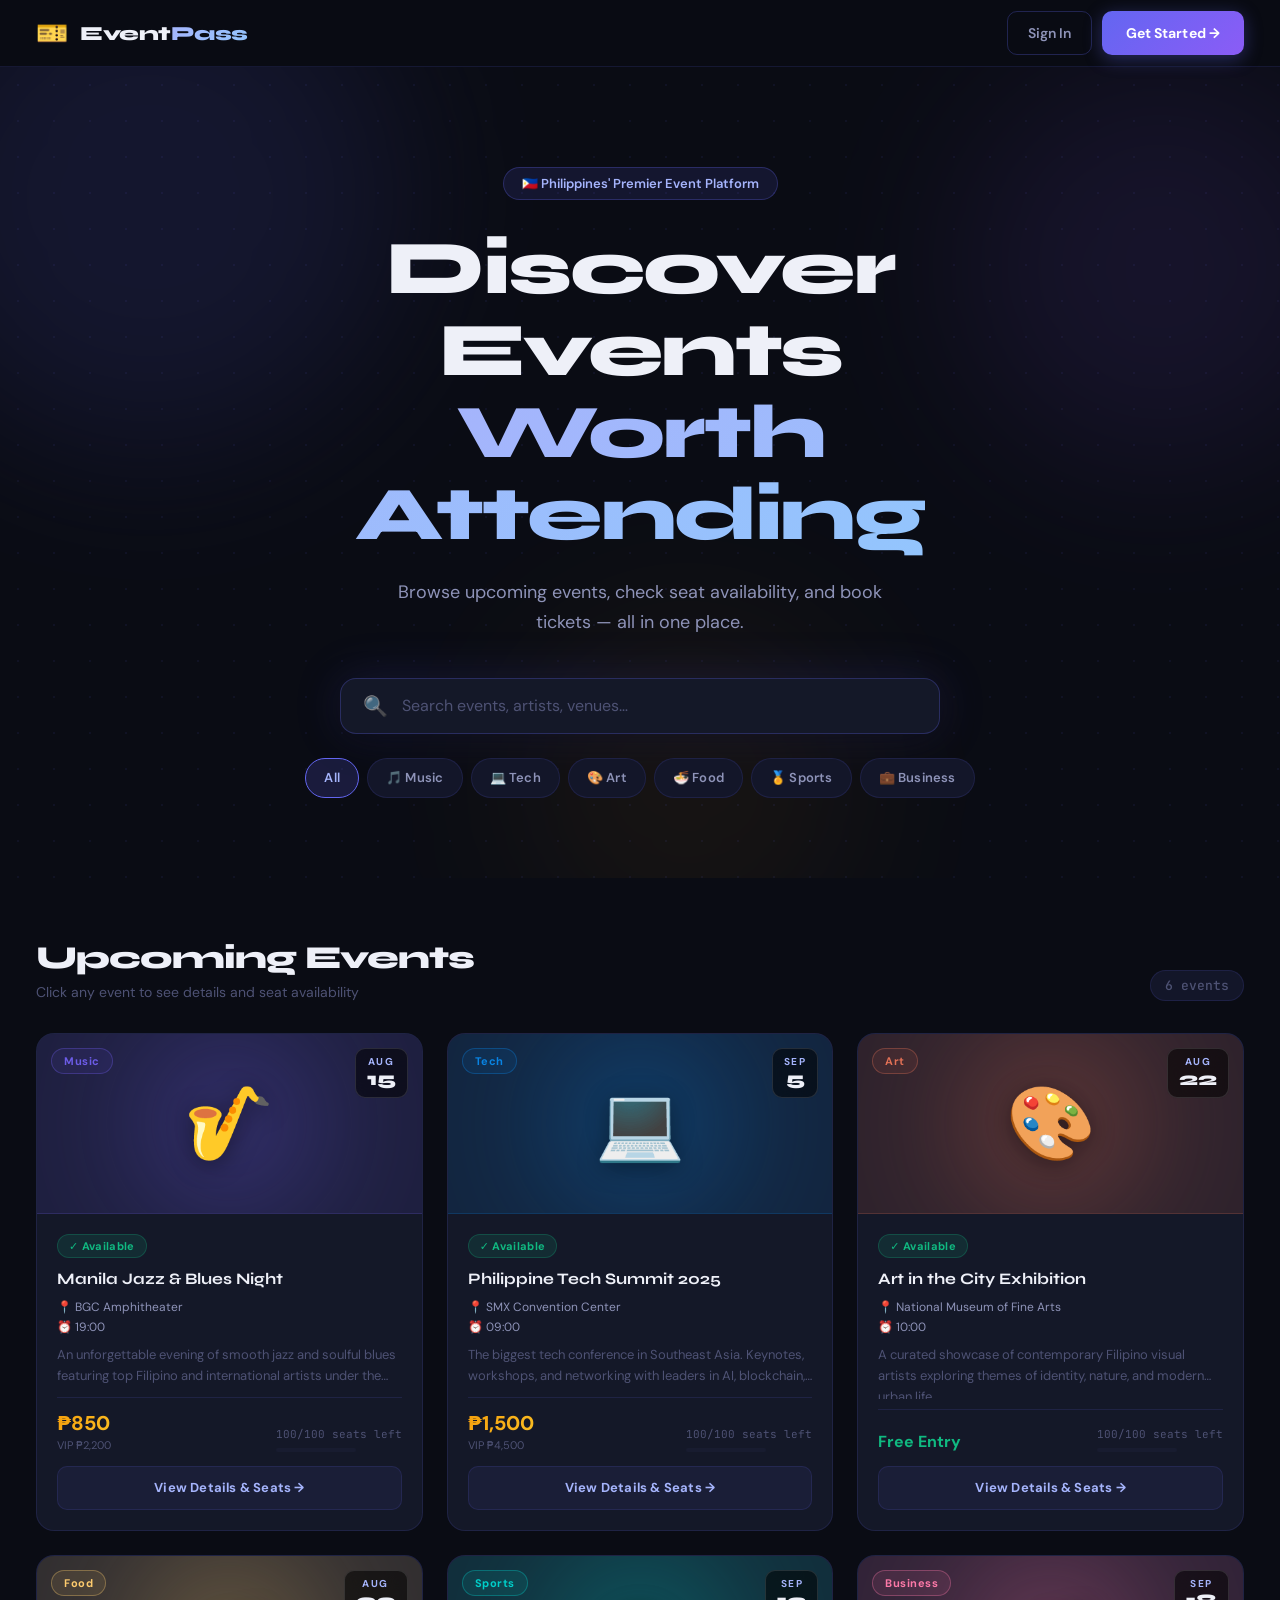
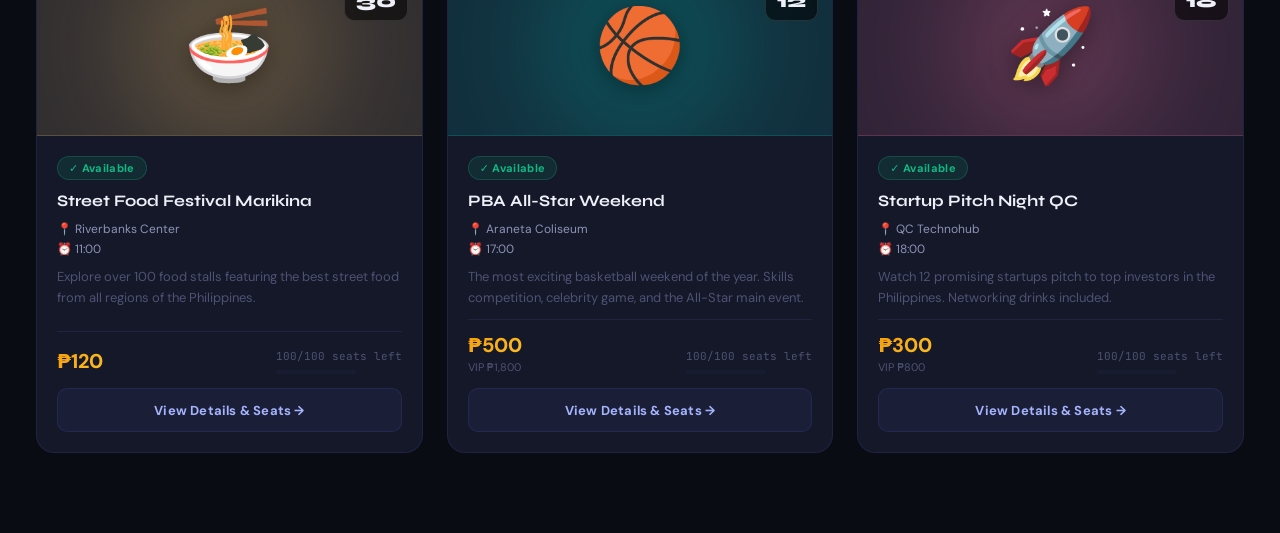
==== commit e45184fa: "s" ====
--- a/index.html
+++ b/index.html
@@ -66,18 +66,6 @@
     <div class="lp-events-grid" id="lp-events-grid"></div>
   </section>
 
-  <!-- FOOTER CTA -->
-  <section class="lp-footer-cta">
-    <div class="lp-footer-cta-inner">
-      <div class="lp-footer-icon">🎫</div>
-      <h3>Ready to book your spot?</h3>
-      <p>Create a free account to purchase tickets, get QR codes, and manage your bookings.</p>
-      <div class="lp-footer-cta-btns">
-        <button class="btn-cta btn-cta-lg" onclick="openAuth('register')">Create Free Account</button>
-        <button class="btn-ghost-outline btn-ghost-lg" onclick="openAuth('login')">Already have an account</button>
-      </div>
-    </div>
-  </section>
 
 </div>
 
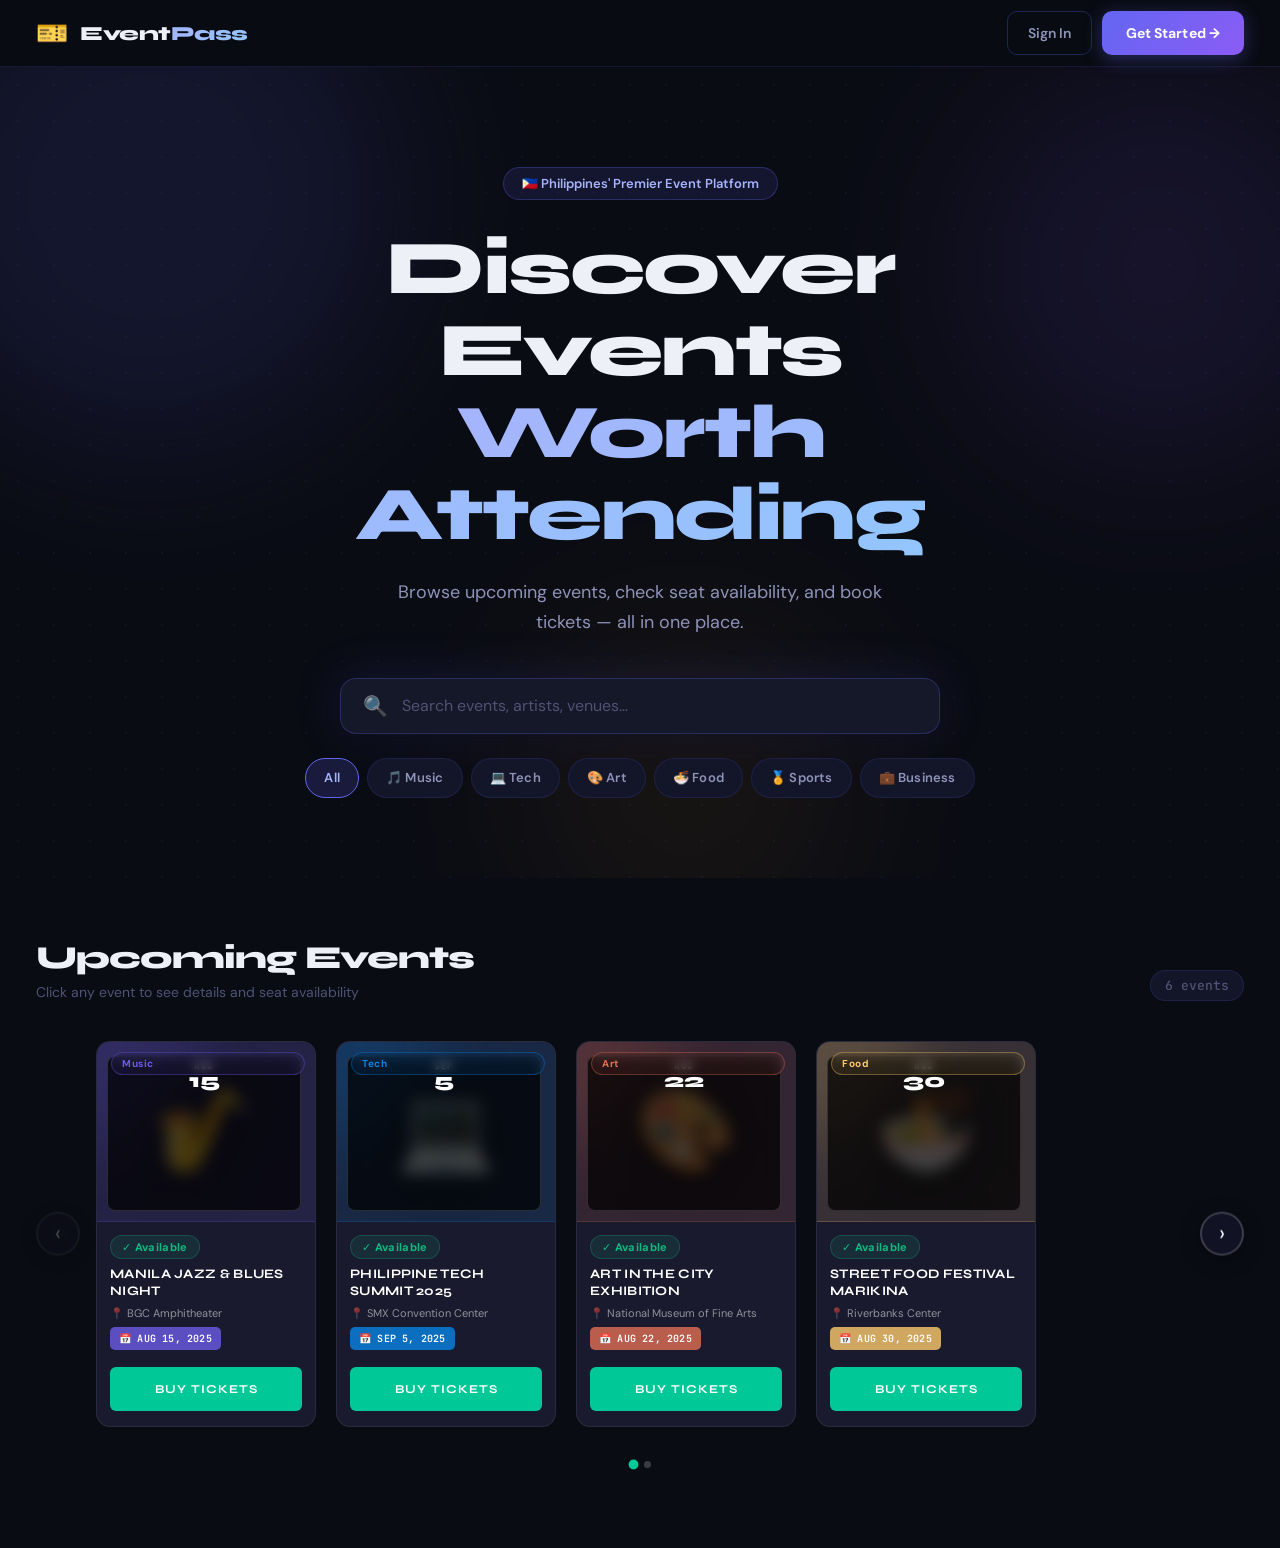
==== commit 6139772b: "ds" ====
--- a/index.html
+++ b/index.html
@@ -7,6 +7,346 @@
 <link rel="stylesheet" href="style.css">
 <link rel="preconnect" href="https://fonts.googleapis.com">
 <link href="https://fonts.googleapis.com/css2?family=Syne:wght@400;600;700;800&family=DM+Sans:opsz,wght@9..40,300;9..40,400;9..40,500;9..40,600;9..40,700&family=JetBrains+Mono:wght@400;500&display=swap" rel="stylesheet">
+
+<style>
+/* ═══════════════════════════════════════
+   CAROUSEL / SLIDER LAYOUT
+═══════════════════════════════════════ */
+.lp-carousel-wrapper {
+  position: relative;
+  padding: 0 56px;
+}
+
+.lp-events-grid {
+  display: flex;
+  gap: 20px;
+  overflow: hidden;
+  padding: 8px 4px 16px;
+}
+
+/* Carousel arrow buttons */
+.carousel-arrow {
+  position: absolute;
+  top: 50%;
+  transform: translateY(-60%);
+  width: 44px;
+  height: 44px;
+  border-radius: 50%;
+  border: 2px solid rgba(255,255,255,0.18);
+  background: rgba(20,20,40,0.85);
+  backdrop-filter: blur(10px);
+  color: #fff;
+  font-size: 22px;
+  cursor: pointer;
+  display: flex;
+  align-items: center;
+  justify-content: center;
+  transition: background 0.2s, border-color 0.2s, transform 0.2s;
+  z-index: 10;
+  box-shadow: 0 4px 20px rgba(0,0,0,0.4);
+  line-height: 1;
+  padding: 0;
+}
+.carousel-arrow:hover {
+  background: rgba(255,255,255,0.15);
+  border-color: rgba(255,255,255,0.45);
+  transform: translateY(-60%) scale(1.1);
+}
+.carousel-arrow:active { transform: translateY(-60%) scale(0.96); }
+.carousel-arrow.left  { left: 0; }
+.carousel-arrow.right { right: 0; }
+.carousel-arrow:disabled {
+  opacity: 0.25;
+  cursor: default;
+  pointer-events: none;
+}
+
+/* ── POSTER-STYLE CARD ── */
+.lp-event-card {
+  background: var(--surface, #1a1a2e);
+  border-radius: 14px;
+  overflow: hidden;
+  cursor: pointer;
+  display: flex;
+  flex-direction: column;
+  flex: 0 0 220px;
+  border: 1px solid rgba(255,255,255,0.07);
+  transition: transform 0.25s ease, box-shadow 0.25s ease;
+  animation: fadeUp 0.45s ease both;
+}
+.lp-event-card:hover {
+  transform: translateY(-7px);
+  box-shadow: 0 22px 52px rgba(0,0,0,0.45);
+}
+
+/* Poster image area — 3:4 ratio */
+.lp-event-thumb {
+  position: relative;
+  width: 100%;
+  aspect-ratio: 3 / 4;
+  overflow: hidden;
+  display: flex;
+  align-items: center;
+  justify-content: center;
+}
+.lp-thumb-glow {
+  position: absolute;
+  inset: 0;
+  opacity: 0.18;
+  filter: blur(40px);
+}
+.lp-event-emoji {
+  font-size: 80px;
+  z-index: 1;
+  filter: drop-shadow(0 4px 24px rgba(0,0,0,0.55));
+  transition: transform 0.3s ease;
+}
+.lp-event-card:hover .lp-event-emoji { transform: scale(1.12); }
+
+.lp-event-date-pill {
+  position: absolute;
+  bottom: 10px;
+  left: 10px;
+  background: rgba(0,0,0,0.72);
+  backdrop-filter: blur(8px);
+  border-radius: 8px;
+  padding: 5px 9px;
+  display: flex;
+  flex-direction: column;
+  align-items: center;
+  line-height: 1;
+  z-index: 2;
+  border: 1px solid rgba(255,255,255,0.14);
+}
+.lp-date-month {
+  font-size: 9px;
+  font-weight: 700;
+  letter-spacing: 1.5px;
+  color: rgba(255,255,255,0.7);
+  font-family: 'JetBrains Mono', monospace;
+}
+.lp-date-day {
+  font-size: 20px;
+  font-weight: 800;
+  color: #fff;
+  font-family: 'Syne', sans-serif;
+}
+.lp-event-cat-pill {
+  position: absolute;
+  top: 10px;
+  right: 10px;
+  font-size: 10px;
+  font-weight: 700;
+  letter-spacing: 0.5px;
+  padding: 4px 10px;
+  border-radius: 20px;
+  border: 1px solid;
+  z-index: 2;
+  backdrop-filter: blur(6px);
+}
+
+/* Card body */
+.lp-event-body {
+  padding: 13px 13px 15px;
+  display: flex;
+  flex-direction: column;
+  gap: 7px;
+  flex: 1;
+}
+.lp-event-status-row { display: flex; }
+.lp-event-title {
+  font-size: 13px;
+  font-weight: 700;
+  font-family: 'Syne', sans-serif;
+  color: #fff;
+  line-height: 1.3;
+  margin: 0;
+  text-transform: uppercase;
+  letter-spacing: 0.3px;
+  display: -webkit-box;
+  -webkit-line-clamp: 2;
+  -webkit-box-orient: vertical;
+  overflow: hidden;
+}
+.lp-meta-item {
+  font-size: 11px;
+  color: rgba(255,255,255,0.52);
+  font-family: 'DM Sans', sans-serif;
+}
+
+/* Colored date badge */
+.lp-event-date-badge {
+  display: inline-flex;
+  align-items: center;
+  gap: 5px;
+  color: #fff;
+  font-size: 10px;
+  font-weight: 600;
+  padding: 5px 9px;
+  border-radius: 5px;
+  font-family: 'JetBrains Mono', monospace;
+  letter-spacing: 0.2px;
+  width: fit-content;
+  margin-top: auto;
+}
+
+/* BUY TICKETS button */
+.lp-view-btn {
+  margin-top: 10px;
+  width: 100%;
+  padding: 10px 0;
+  background: #00c896;
+  color: #fff;
+  font-size: 12px;
+  font-weight: 700;
+  letter-spacing: 1px;
+  text-transform: uppercase;
+  border: none;
+  border-radius: 6px;
+  cursor: pointer;
+  font-family: 'Syne', sans-serif;
+  transition: background 0.2s, transform 0.15s;
+}
+.lp-view-btn:hover { background: #00e6ad; transform: scale(1.02); }
+.lp-view-btn.sold-out {
+  background: rgba(255,255,255,0.1);
+  color: rgba(255,255,255,0.38);
+  cursor: not-allowed;
+  transform: none;
+}
+
+/* Slide animations */
+.lp-events-grid.sliding-left  { animation: slideLeft  0.38s cubic-bezier(.4,0,.2,1) both; }
+.lp-events-grid.sliding-right { animation: slideRight 0.38s cubic-bezier(.4,0,.2,1) both; }
+@keyframes slideLeft  { from { opacity:.5; transform:translateX(40px);  } to { opacity:1; transform:translateX(0); } }
+@keyframes slideRight { from { opacity:.5; transform:translateX(-40px); } to { opacity:1; transform:translateX(0); } }
+@keyframes fadeUp     { from { opacity:0;  transform:translateY(18px);  } to { opacity:1; transform:translateY(0); } }
+
+/* Dot indicators */
+.carousel-dots {
+  display: flex;
+  justify-content: center;
+  gap: 7px;
+  margin-top: 18px;
+}
+.carousel-dot {
+  width: 7px;
+  height: 7px;
+  border-radius: 50%;
+  background: rgba(255,255,255,0.2);
+  cursor: pointer;
+  transition: background 0.2s, transform 0.2s;
+  border: none;
+  padding: 0;
+}
+.carousel-dot.active {
+  background: #00c896;
+  transform: scale(1.4);
+}
+
+/* ═══════════════════════════════════════
+   FORGOT PASSWORD — BEAUTIFUL LINK
+═══════════════════════════════════════ */
+.forgot-pw-link {
+  position: relative;
+  display: inline-flex;
+  align-items: center;
+  gap: 5px;
+  font-size: 12px;
+  font-weight: 600;
+  font-family: 'DM Sans', sans-serif;
+  background: linear-gradient(90deg, #00c896 0%, #7b6fff 100%);
+  -webkit-background-clip: text;
+  background-clip: text;
+  -webkit-text-fill-color: transparent;
+  color: transparent;
+  cursor: pointer;
+  border: none;
+  padding: 2px 0;
+  text-decoration: none;
+  transition: filter 0.2s;
+}
+.forgot-pw-link::after {
+  content: '';
+  position: absolute;
+  bottom: 0;
+  left: 0;
+  width: 0%;
+  height: 1.5px;
+  background: linear-gradient(90deg, #00c896, #7b6fff);
+  transition: width 0.3s ease;
+  border-radius: 1px;
+}
+.forgot-pw-link:hover::after { width: 100%; }
+.forgot-pw-link:hover { filter: brightness(1.2); }
+
+.form-group-row-space {
+  display: flex;
+  justify-content: flex-end;
+  margin-top: -4px;
+  margin-bottom: 8px;
+}
+
+/* Forgot / Change password form */
+#forgot-pw-form { display: none; }
+
+.fp-back-btn {
+  display: inline-flex;
+  align-items: center;
+  gap: 6px;
+  background: none;
+  border: none;
+  color: rgba(255,255,255,0.42);
+  font-size: 12px;
+  font-family: 'DM Sans', sans-serif;
+  cursor: pointer;
+  padding: 0;
+  margin-bottom: 14px;
+  transition: color 0.2s;
+}
+.fp-back-btn:hover { color: rgba(255,255,255,0.85); }
+
+.fp-heading {
+  font-family: 'Syne', sans-serif;
+  font-size: 17px;
+  font-weight: 700;
+  color: #fff;
+  margin: 0 0 4px;
+}
+.fp-sub {
+  font-size: 12px;
+  color: rgba(255,255,255,0.4);
+  font-family: 'DM Sans', sans-serif;
+  margin: 0 0 18px;
+  line-height: 1.55;
+}
+
+/* Password strength bar */
+.pw-strength-wrap {
+  margin-top: 6px;
+  display: flex;
+  flex-direction: column;
+  gap: 4px;
+}
+.pw-strength-bar {
+  height: 3px;
+  border-radius: 2px;
+  background: rgba(255,255,255,0.08);
+  overflow: hidden;
+}
+.pw-strength-fill {
+  height: 100%;
+  border-radius: 2px;
+  width: 0%;
+  transition: width 0.3s ease, background 0.3s ease;
+}
+.pw-strength-label {
+  font-size: 10px;
+  font-family: 'JetBrains Mono', monospace;
+  color: rgba(255,255,255,0.38);
+  transition: color 0.3s;
+}
+</style>
 </head>
 <body class="landing-body">
 
@@ -63,13 +403,19 @@
       </div>
       <div class="lp-events-count" id="lp-events-count">6 events</div>
     </div>
-    <div class="lp-events-grid" id="lp-events-grid"></div>
+
+    <!-- CAROUSEL -->
+    <div class="lp-carousel-wrapper">
+      <button class="carousel-arrow left"  id="arrow-left"  onclick="slideCarousel('left')"  aria-label="Previous">&#8249;</button>
+      <div class="lp-events-grid" id="lp-events-grid"></div>
+      <button class="carousel-arrow right" id="arrow-right" onclick="slideCarousel('right')" aria-label="Next">&#8250;</button>
+    </div>
+    <div class="carousel-dots" id="carousel-dots"></div>
   </section>
 
-
 </div>
 
-<!-- EVENT DETAIL DRAWER -->
+<!-- EVENT DRAWER -->
 <div id="lp-drawer-bg" class="lp-drawer-bg" onclick="closeDrawer()">
   <div id="lp-drawer" class="lp-drawer" onclick="event.stopPropagation()">
     <button class="lp-drawer-close" onclick="closeDrawer()">✕</button>
@@ -100,6 +446,7 @@
       <div class="auth-tab" id="tab-register" onclick="switchAuthTab('register')">Create Account</div>
     </div>
 
+    <!-- LOGIN FORM -->
     <div id="login-form">
       <div class="form-group">
         <label class="form-label">Email Address</label>
@@ -110,18 +457,39 @@
         <input class="form-input" id="login-pass" type="password" placeholder="••••••••"
                onkeydown="if(event.key==='Enter') doLogin()">
       </div>
-      <div class="checkbox-row">
-        <input type="checkbox" id="remember">
-        <label for="remember">Remember me for 30 days</label>
+      <div class="form-group-row-space">
+        <button class="forgot-pw-link" onclick="showForgotPassword()">🔑 Forgot password?</button>
       </div>
       <button class="btn-cta btn-full" onclick="doLogin()">Sign In →</button>
-      <div class="demo-creds">
-        <div class="demo-creds-title">Demo Accounts</div>
-        <div class="demo-creds-item">Admin: <span class="demo-creds-val">admin@demo.com / admin123</span></div>
-        <div class="demo-creds-item">User: <span class="demo-creds-val">user@demo.com / user123</span></div>
-      </div>
-    </div>
-
+    </div>
+
+    <!-- CHANGE PASSWORD FORM -->
+    <div id="forgot-pw-form">
+      <button class="fp-back-btn" onclick="hideForgotPassword()">&#8592; Back to Sign In</button>
+      <p class="fp-heading">Reset Your Password</p>
+      <p class="fp-sub">Enter your registered email and set a new password.</p>
+
+      <div class="form-group">
+        <label class="form-label">Email Address</label>
+        <input class="form-input" id="fp-email" type="email" placeholder="your@email.com">
+      </div>
+      <div class="form-group">
+        <label class="form-label">New Password</label>
+        <input class="form-input" id="fp-newpass" type="password" placeholder="Min. 6 characters"
+               oninput="checkPwStrength(this.value)">
+        <div class="pw-strength-wrap">
+          <div class="pw-strength-bar"><div class="pw-strength-fill" id="pw-strength-fill"></div></div>
+          <span class="pw-strength-label" id="pw-strength-label">Enter a password</span>
+        </div>
+      </div>
+      <div class="form-group">
+        <label class="form-label">Confirm New Password</label>
+        <input class="form-input" id="fp-confirmpass" type="password" placeholder="Re-enter your new password">
+      </div>
+      <button class="btn-cta btn-full" onclick="doChangePassword()" style="margin-top:6px">Change Password →</button>
+    </div>
+
+    <!-- REGISTER FORM -->
     <div id="register-form" style="display:none">
       <div class="form-row">
         <div class="form-group">
@@ -141,15 +509,9 @@
         <label class="form-label">Password</label>
         <input class="form-input" id="reg-pass" type="password" placeholder="Min. 6 characters">
       </div>
-      <div class="form-group">
-        <label class="form-label">I am a…</label>
-        <select class="form-input form-select" id="reg-role">
-          <option value="user">Attendee — I want to buy tickets</option>
-          <option value="admin">Event Organizer — I want to manage events</option>
-        </select>
-      </div>
       <button class="btn-cta btn-full" onclick="doRegister()">Create Account →</button>
     </div>
+
   </div>
 </div>
 
@@ -162,58 +524,126 @@
   if (s) window.location.href = s.role === 'admin' ? 'admin.html' : 'attendee.html';
 })();
 
-let landingFilter = 'all';
+/* ─────────────────────────────────────
+   CAROUSEL
+───────────────────────────────────── */
+const CARDS_PER_PAGE = 4;
+let carouselPage  = 0;
+let filteredEvents = [];
+let landingFilter  = 'all';
+
+function totalPages() {
+  return Math.max(1, Math.ceil(filteredEvents.length / CARDS_PER_PAGE));
+}
 
 function setLandingFilter(cat, el) {
   landingFilter = cat;
   document.querySelectorAll('.lp-chip').forEach(c => c.classList.remove('active'));
   el.classList.add('active');
-  filterLandingEvents();
+  carouselPage = 0;
+  buildFilteredEvents();
+  renderCarouselPage();
+  updateCarouselUI();
 }
 
 function filterLandingEvents() {
+  carouselPage = 0;
+  buildFilteredEvents();
+  renderCarouselPage();
+  updateCarouselUI();
+}
+
+function buildFilteredEvents() {
   const q = (document.getElementById('hero-search').value || '').toLowerCase();
+  filteredEvents = STORE.events.filter(ev => {
+    const catMatch  = landingFilter === 'all' || ev.category === landingFilter;
+    const textMatch = !q || (ev.title + ' ' + ev.category + ' ' + ev.venue).toLowerCase().includes(q);
+    return catMatch && textMatch;
+  });
+}
+
+function slideCarousel(dir) {
   const grid = document.getElementById('lp-events-grid');
-  const count = document.getElementById('lp-events-count');
-  const cards = grid.querySelectorAll('.lp-event-card');
-  let visible = 0;
-  cards.forEach(card => {
-    const catMatch = landingFilter === 'all' || card.dataset.category === landingFilter;
-    const textMatch = !q || card.dataset.search.includes(q);
-    const show = catMatch && textMatch;
-    card.style.display = show ? '' : 'none';
-    if (show) visible++;
-  });
-  count.textContent = visible + (visible === 1 ? ' event' : ' events');
-}
-
-function renderLandingEvents() {
+  if (dir === 'right' && carouselPage < totalPages() - 1) {
+    carouselPage++;
+    triggerSlideAnim(grid, 'sliding-left');
+  } else if (dir === 'left' && carouselPage > 0) {
+    carouselPage--;
+    triggerSlideAnim(grid, 'sliding-right');
+  }
+  renderCarouselPage();
+  updateCarouselUI();
+}
+
+function goToPage(page) {
   const grid = document.getElementById('lp-events-grid');
+  const animClass = page > carouselPage ? 'sliding-left' : 'sliding-right';
+  carouselPage = page;
+  triggerSlideAnim(grid, animClass);
+  renderCarouselPage();
+  updateCarouselUI();
+}
+
+function triggerSlideAnim(el, cls) {
+  el.classList.remove('sliding-left', 'sliding-right');
+  void el.offsetWidth; // force reflow
+  el.classList.add(cls);
+  setTimeout(() => el.classList.remove('sliding-left', 'sliding-right'), 420);
+}
+
+function updateCarouselUI() {
+  document.getElementById('arrow-left').disabled  = carouselPage === 0;
+  document.getElementById('arrow-right').disabled = carouselPage >= totalPages() - 1;
+  document.getElementById('lp-events-count').textContent =
+    filteredEvents.length + (filteredEvents.length === 1 ? ' event' : ' events');
+
+  const dotsEl = document.getElementById('carousel-dots');
+  dotsEl.innerHTML = '';
+  for (let i = 0; i < totalPages(); i++) {
+    const btn = document.createElement('button');
+    btn.className = 'carousel-dot' + (i === carouselPage ? ' active' : '');
+    btn.setAttribute('aria-label', 'Page ' + (i + 1));
+    const pg = i;
+    btn.onclick = () => goToPage(pg);
+    dotsEl.appendChild(btn);
+  }
+}
+
+function renderCarouselPage() {
+  const grid  = document.getElementById('lp-events-grid');
   grid.innerHTML = '';
-  STORE.events.forEach((ev, i) => {
-    const avail = ev.capacity - ev.sold;
-    const pct = Math.round((ev.sold / ev.capacity) * 100);
+  const start = carouselPage * CARDS_PER_PAGE;
+  const page  = filteredEvents.slice(start, start + CARDS_PER_PAGE);
+
+  if (page.length === 0) {
+    grid.innerHTML = '<p style="color:rgba(255,255,255,0.3);font-family:DM Sans,sans-serif;padding:40px 0;">No events found.</p>';
+    return;
+  }
+
+  page.forEach((ev, i) => {
+    const avail   = ev.capacity - ev.sold;
+    const pct     = Math.round((ev.sold / ev.capacity) * 100);
     const soldOut = avail <= 0;
     const almostFull = pct >= 70;
     const dateObj = new Date(ev.date);
-    const month = dateObj.toLocaleString('en', { month: 'short' }).toUpperCase();
-    const day = dateObj.getDate();
-
-    let statusBadge = soldOut
+    const month   = dateObj.toLocaleString('en', { month: 'short' }).toUpperCase();
+    const day     = dateObj.getDate();
+    const dateLabel = dateObj.toLocaleDateString('en-US', {
+      month: 'short', day: 'numeric', year: 'numeric'
+    }).toUpperCase();
+
+    const statusBadge = soldOut
       ? '<span class="lp-badge lp-badge-sold">Sold Out</span>'
       : almostFull
         ? '<span class="lp-badge lp-badge-hot">🔥 Almost Full</span>'
         : '<span class="lp-badge lp-badge-avail">✓ Available</span>';
 
-    const priceStr = ev.price === 0
-      ? '<span class="lp-price-free">Free Entry</span>'
-      : '<span class="lp-price">₱' + ev.price.toLocaleString() + '</span>';
+    const btnClass = soldOut ? 'lp-view-btn sold-out' : 'lp-view-btn';
+    const btnText  = soldOut ? 'SOLD OUT' : 'BUY TICKETS';
 
     const card = document.createElement('div');
     card.className = 'lp-event-card';
-    card.dataset.category = ev.category;
-    card.dataset.search = (ev.title + ' ' + ev.category + ' ' + ev.venue).toLowerCase();
-    card.style.animationDelay = (i * 0.07) + 's';
+    card.style.animationDelay = (i * 0.06) + 's';
     card.onclick = () => openEventDrawer(ev.id);
     card.innerHTML = `
       <div class="lp-event-thumb" style="background:${ev.color}20;border-bottom:1px solid ${ev.color}33">
@@ -228,35 +658,33 @@
       <div class="lp-event-body">
         <div class="lp-event-status-row">${statusBadge}</div>
         <h3 class="lp-event-title">${ev.title}</h3>
-        <div class="lp-event-meta">
-          <span class="lp-meta-item">📍 ${ev.venue.split(',')[0]}</span>
-          <span class="lp-meta-item">⏰ ${ev.time}</span>
-        </div>
-        <p class="lp-event-desc">${ev.desc}</p>
-        <div class="lp-event-footer">
-          <div class="lp-event-pricing">
-            ${priceStr}
-            ${ev.vipPrice ? '<span class="lp-price-vip">VIP ₱' + ev.vipPrice.toLocaleString() + '</span>' : ''}
-          </div>
-          <div class="lp-seat-info">
-            <span class="lp-seat-count">${avail}/${ev.capacity} seats left</span>
-            <div class="lp-seat-bar"><div class="lp-seat-fill" style="width:${pct}%;background:${soldOut?'var(--err)':almostFull?'var(--warn)':'var(--ok)'}"></div></div>
-          </div>
-        </div>
-        <button class="lp-view-btn">View Details & Seats →</button>
+        <span class="lp-meta-item">📍 ${ev.venue.split(',')[0]}</span>
+        <div class="lp-event-date-badge" style="background:${ev.color}cc">📅 ${dateLabel}</div>
+        <button class="${btnClass}" onclick="event.stopPropagation();openEventDrawer('${ev.id}')">${btnText}</button>
       </div>
     `;
     grid.appendChild(card);
   });
 }
 
+function initCarousel() {
+  buildFilteredEvents();
+  renderCarouselPage();
+  updateCarouselUI();
+}
+
+/* ─────────────────────────────────────
+   EVENT DRAWER
+───────────────────────────────────── */
 function openEventDrawer(eventId) {
   const ev = STORE.events.find(e => e.id === eventId);
   if (!ev) return;
-  const avail = ev.capacity - ev.sold;
-  const pct = Math.round((ev.sold / ev.capacity) * 100);
+  const avail   = ev.capacity - ev.sold;
+  const pct     = Math.round((ev.sold / ev.capacity) * 100);
   const dateObj = new Date(ev.date);
-  const dateStr = dateObj.toLocaleDateString('en-PH', { weekday: 'long', year: 'numeric', month: 'long', day: 'numeric' });
+  const dateStr = dateObj.toLocaleDateString('en-PH', {
+    weekday: 'long', year: 'numeric', month: 'long', day: 'numeric'
+  });
 
   document.getElementById('lp-drawer-content').innerHTML = `
     <div class="drawer-hero" style="background:linear-gradient(135deg,${ev.color}30,${ev.color}10)">
@@ -308,12 +736,12 @@
 
 function generateMiniSeatMap(ev) {
   const taken = getTakenSeats(ev.id);
-  const rows = ['A','B','C','D','E','F','G','H','I','J'];
+  const rows  = ['A','B','C','D','E','F','G','H','I','J'];
   let html = '<div class="mini-stage">STAGE</div><div class="mini-rows">';
   rows.forEach(row => {
     html += '<div class="mini-row">';
     for (let c = 1; c <= 10; c++) {
-      const id = row + c;
+      const id  = row + c;
       const cls = taken.has(id) ? 'mini-taken' : ['A','B'].includes(row) ? 'mini-vip' : 'mini-avail';
       html += `<div class="mini-seat ${cls}" title="Seat ${id}"></div>`;
     }
@@ -328,6 +756,9 @@
   document.body.style.overflow = '';
 }
 
+/* ─────────────────────────────────────
+   AUTH MODAL
+───────────────────────────────────── */
 function openAuth(tab) {
   closeDrawer();
   document.getElementById('auth-overlay').classList.add('open');
@@ -338,6 +769,7 @@
 function closeAuth() {
   document.getElementById('auth-overlay').classList.remove('open');
   document.body.style.overflow = '';
+  hideForgotPassword();
 }
 
 function closeAuthOverlay(e) {
@@ -345,12 +777,88 @@
 }
 
 function switchAuthTab(tab) {
+  hideForgotPassword();
   document.querySelectorAll('.auth-tab').forEach(t => t.classList.remove('active'));
   document.getElementById('tab-' + tab).classList.add('active');
   document.getElementById('login-form').style.display    = tab === 'login'    ? 'block' : 'none';
   document.getElementById('register-form').style.display = tab === 'register' ? 'block' : 'none';
 }
 
+/* ─────────────────────────────────────
+   FORGOT / CHANGE PASSWORD
+───────────────────────────────────── */
+function showForgotPassword() {
+  document.getElementById('login-form').style.display     = 'none';
+  document.getElementById('forgot-pw-form').style.display = 'block';
+  document.querySelectorAll('.auth-tab').forEach(t => t.classList.remove('active'));
+  // clear fields
+  ['fp-email','fp-newpass','fp-confirmpass'].forEach(id => {
+    document.getElementById(id).value = '';
+  });
+  resetPwStrength();
+}
+
+function hideForgotPassword() {
+  document.getElementById('forgot-pw-form').style.display = 'none';
+  document.getElementById('login-form').style.display     = 'block';
+  document.getElementById('tab-login').classList.add('active');
+}
+
+function checkPwStrength(val) {
+  const fill  = document.getElementById('pw-strength-fill');
+  const label = document.getElementById('pw-strength-label');
+  let score = 0;
+  if (val.length >= 6)           score++;
+  if (val.length >= 10)          score++;
+  if (/[A-Z]/.test(val))         score++;
+  if (/[0-9]/.test(val))         score++;
+  if (/[^A-Za-z0-9]/.test(val)) score++;
+
+  const levels = [
+    { w:'0%',   c:'transparent',  t:'Enter a password' },
+    { w:'20%',  c:'#ff4d4d',      t:'Very Weak' },
+    { w:'40%',  c:'#ff944d',      t:'Weak' },
+    { w:'60%',  c:'#ffd24d',      t:'Fair' },
+    { w:'80%',  c:'#8be14b',      t:'Strong' },
+    { w:'100%', c:'#00c896',      t:'Very Strong' },
+  ];
+  const lvl = val.length === 0 ? 0 : Math.min(score + 1, 5);
+  fill.style.width      = levels[lvl].w;
+  fill.style.background = levels[lvl].c;
+  label.textContent     = levels[lvl].t;
+  label.style.color     = lvl === 0 ? 'rgba(255,255,255,0.38)' : levels[lvl].c;
+}
+
+function resetPwStrength() {
+  const fill  = document.getElementById('pw-strength-fill');
+  const label = document.getElementById('pw-strength-label');
+  fill.style.width      = '0%';
+  label.textContent     = 'Enter a password';
+  label.style.color     = 'rgba(255,255,255,0.38)';
+}
+
+function doChangePassword() {
+  const email   = document.getElementById('fp-email').value.trim();
+  const newPass = document.getElementById('fp-newpass').value;
+  const confirm = document.getElementById('fp-confirmpass').value;
+
+  if (!email)             { toast('Please enter your email address', 'err'); return; }
+  if (!newPass)           { toast('Please enter a new password', 'err'); return; }
+  if (newPass.length < 6) { toast('Password must be at least 6 characters', 'err'); return; }
+  if (newPass !== confirm){ toast('Passwords do not match', 'err'); return; }
+
+  const user = STORE.users.find(u => u.email === email);
+  if (!user) { toast('No account found with that email', 'err'); return; }
+
+  user.password = newPass;
+  saveStore();
+  toast('Password changed successfully! 🎉', 'ok');
+  setTimeout(() => hideForgotPassword(), 900);
+}
+
+/* ─────────────────────────────────────
+   LOGIN / REGISTER
+───────────────────────────────────── */
 function doLogin() {
   const email = document.getElementById('login-email').value.trim();
   const pass  = document.getElementById('login-pass').value;
@@ -367,7 +875,7 @@
   const lname = document.getElementById('reg-lname').value.trim();
   const email = document.getElementById('reg-email').value.trim();
   const pass  = document.getElementById('reg-pass').value;
-  const role  = document.getElementById('reg-role').value;
+  const role  = document.getElementById('reg-role') ? document.getElementById('reg-role').value : 'attendee';
   if (!fname || !email || !pass) { toast('Please fill all required fields', 'err'); return; }
   if (STORE.users.find(u => u.email === email)) { toast('Email already registered', 'err'); return; }
   if (pass.length < 6) { toast('Password must be at least 6 characters', 'err'); return; }
@@ -379,7 +887,10 @@
   setTimeout(() => { window.location.href = user.role === 'admin' ? 'admin.html' : 'attendee.html'; }, 600);
 }
 
-renderLandingEvents();
+/* ─────────────────────────────────────
+   INIT
+───────────────────────────────────── */
+initCarousel();
 </script>
 </body>
-</html>
+</html>
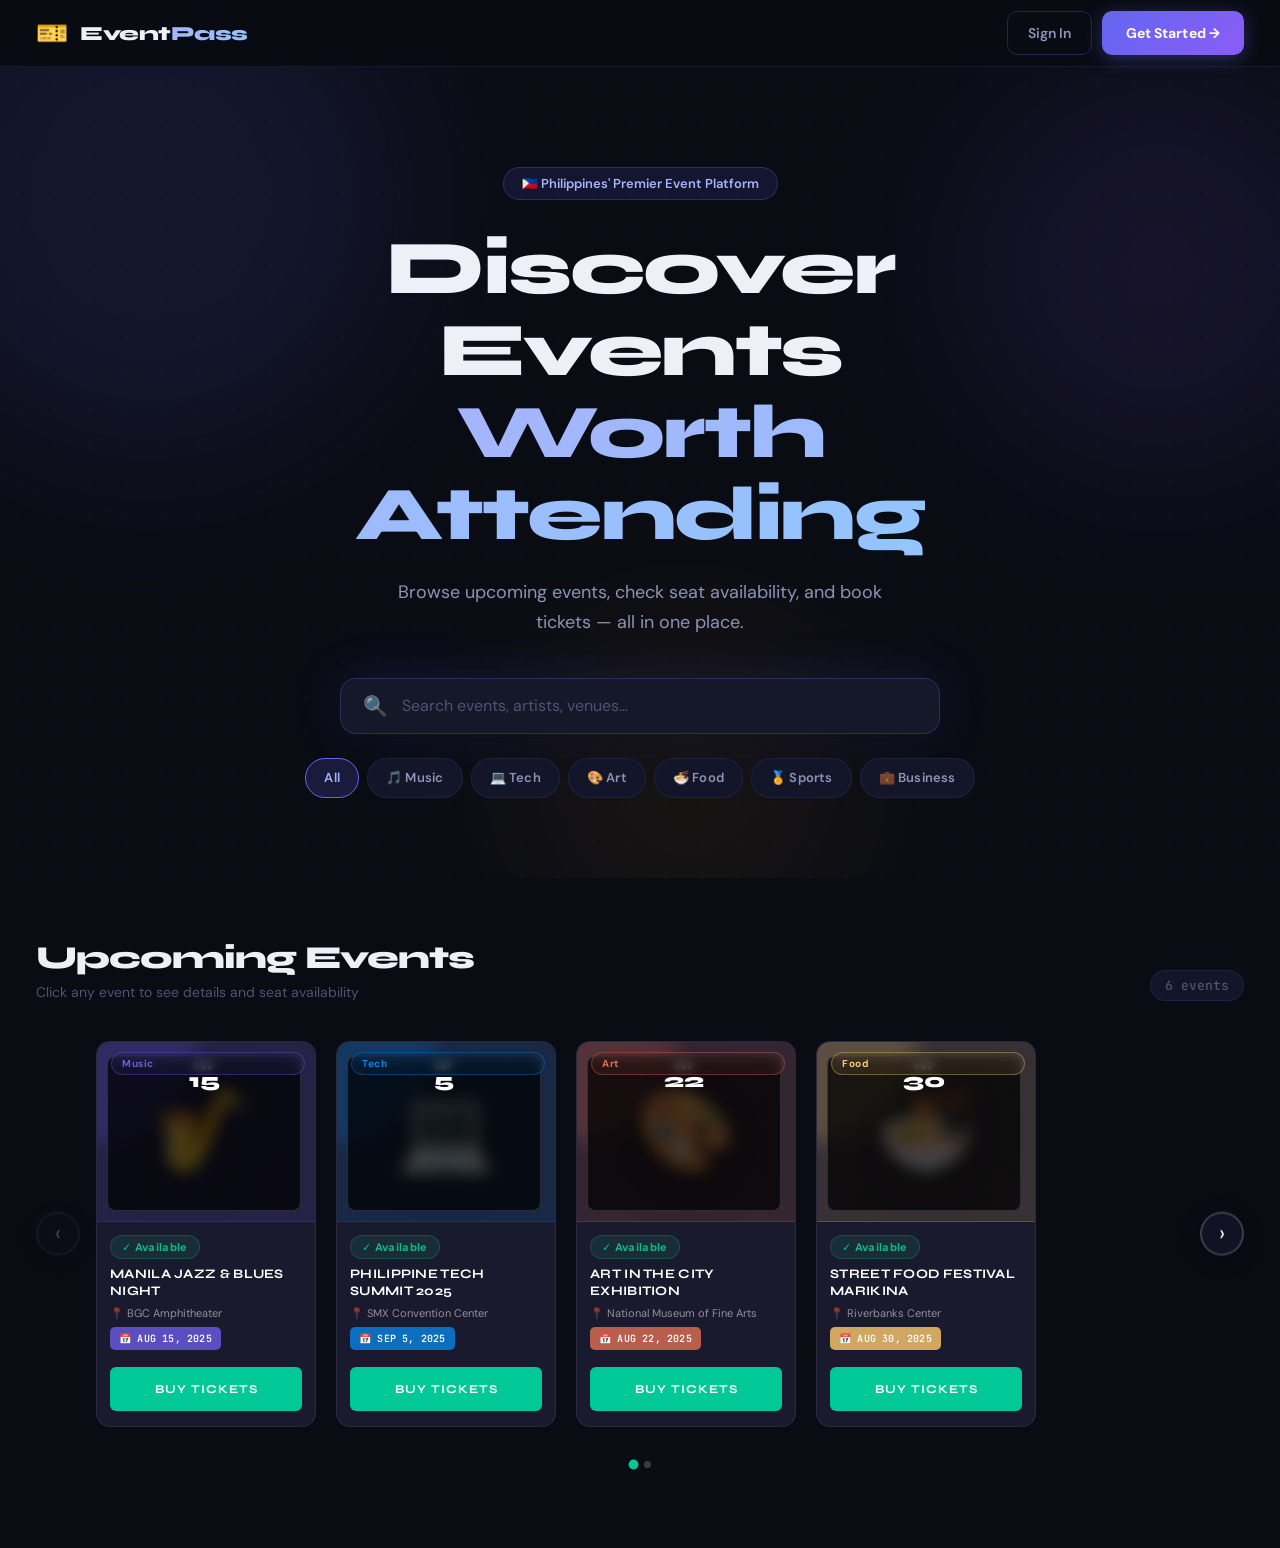
==== commit 659911d2: "dw" ====
--- a/index.html
+++ b/index.html
@@ -93,7 +93,7 @@
   position: absolute;
   inset: 0;
   opacity: 0.18;
-  filter: blur(40px);
+  filter: blur(10px);
 }
 .lp-event-emoji {
   font-size: 80px;
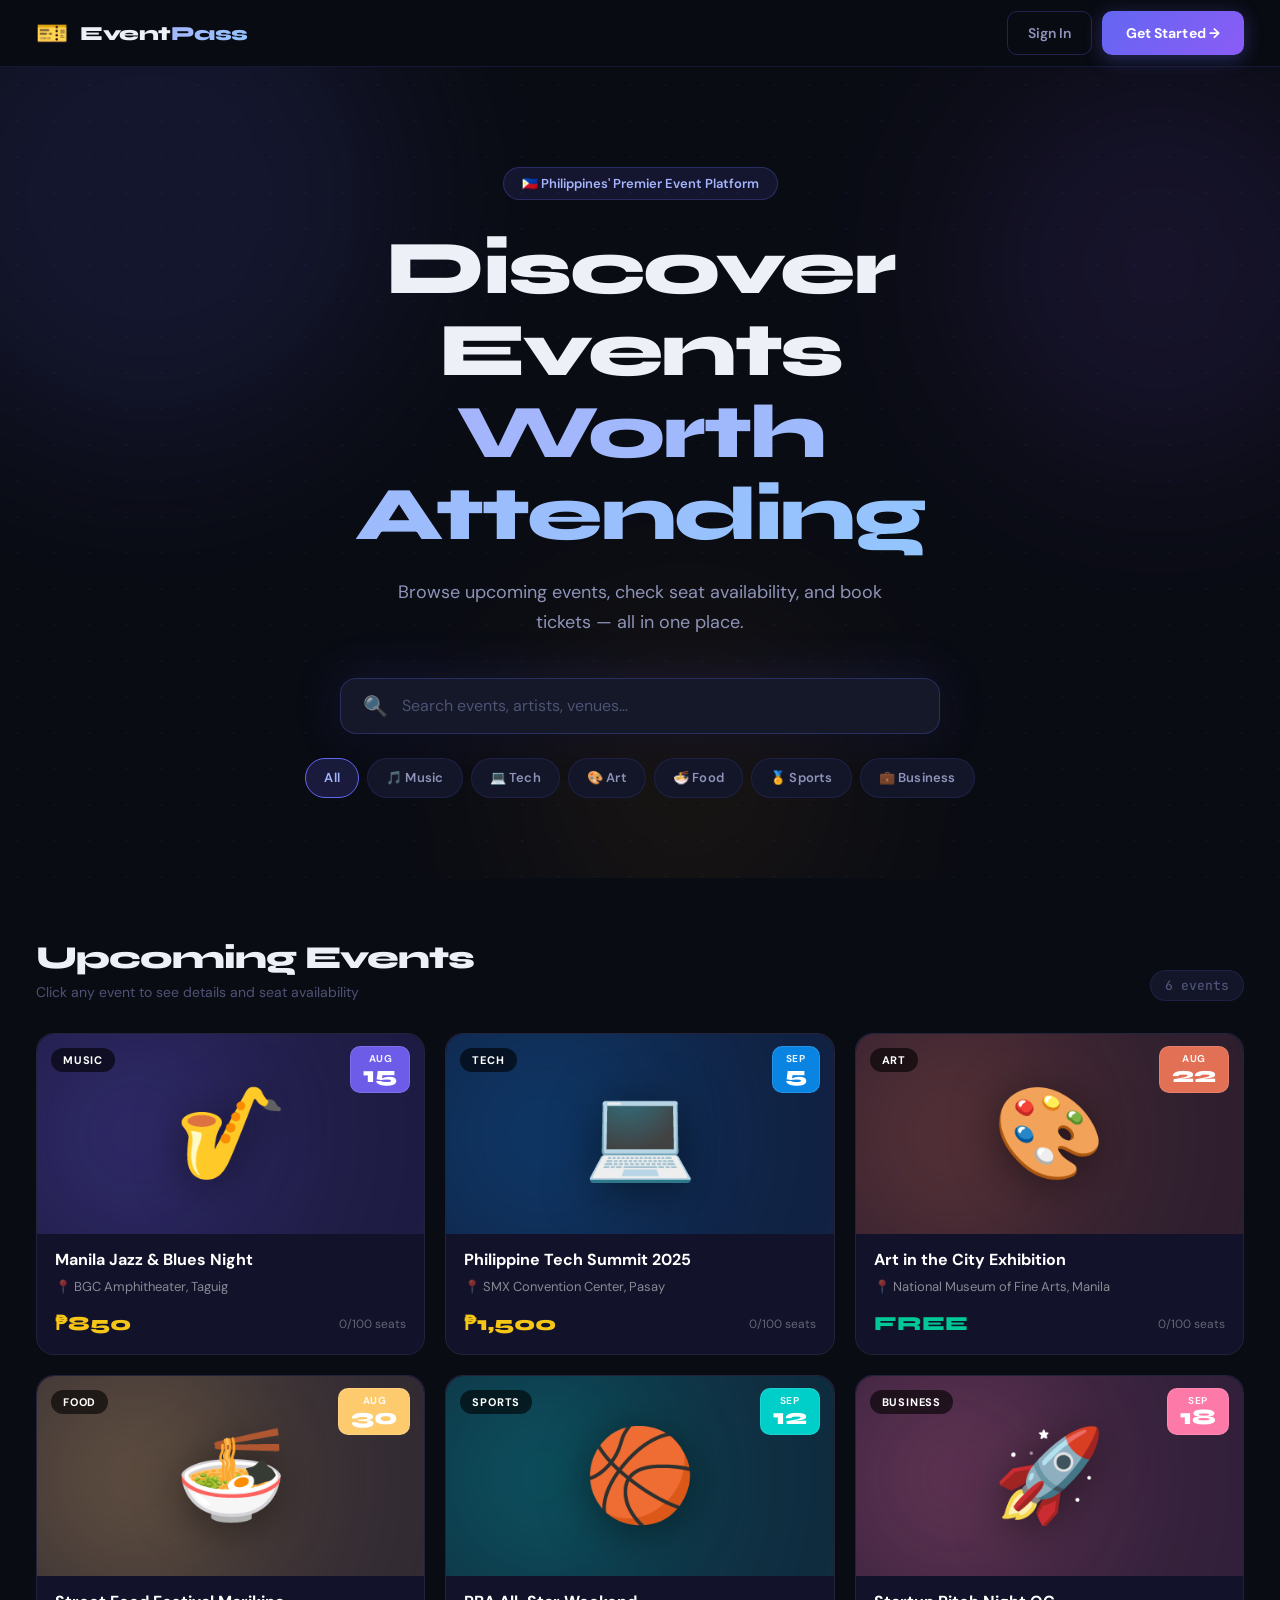
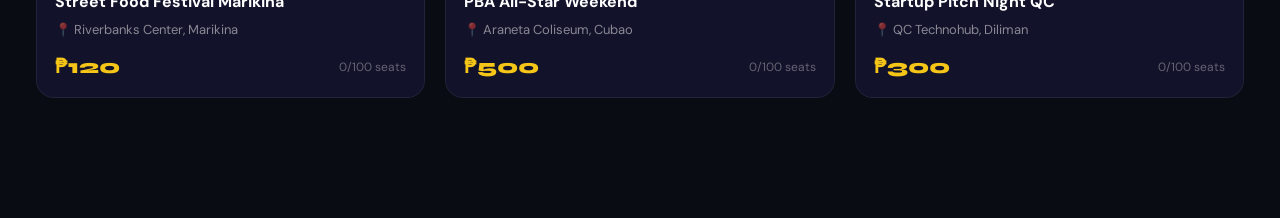
==== commit 22cd2592: "ee" ====
--- a/index.html
+++ b/index.html
@@ -10,238 +10,186 @@
 
 <style>
 /* ═══════════════════════════════════════
-   CAROUSEL / SLIDER LAYOUT
+   LANDSCAPE CARD GRID
 ═══════════════════════════════════════ */
-.lp-carousel-wrapper {
-  position: relative;
-  padding: 0 56px;
-}
-
 .lp-events-grid {
-  display: flex;
+  display: grid;
+  grid-template-columns: repeat(auto-fill, minmax(340px, 1fr));
   gap: 20px;
-  overflow: hidden;
-  padding: 8px 4px 16px;
-}
-
-/* Carousel arrow buttons */
-.carousel-arrow {
-  position: absolute;
-  top: 50%;
-  transform: translateY(-60%);
-  width: 44px;
-  height: 44px;
-  border-radius: 50%;
-  border: 2px solid rgba(255,255,255,0.18);
-  background: rgba(20,20,40,0.85);
-  backdrop-filter: blur(10px);
-  color: #fff;
-  font-size: 22px;
-  cursor: pointer;
-  display: flex;
-  align-items: center;
-  justify-content: center;
-  transition: background 0.2s, border-color 0.2s, transform 0.2s;
-  z-index: 10;
-  box-shadow: 0 4px 20px rgba(0,0,0,0.4);
-  line-height: 1;
-  padding: 0;
-}
-.carousel-arrow:hover {
-  background: rgba(255,255,255,0.15);
-  border-color: rgba(255,255,255,0.45);
-  transform: translateY(-60%) scale(1.1);
-}
-.carousel-arrow:active { transform: translateY(-60%) scale(0.96); }
-.carousel-arrow.left  { left: 0; }
-.carousel-arrow.right { right: 0; }
-.carousel-arrow:disabled {
-  opacity: 0.25;
-  cursor: default;
-  pointer-events: none;
-}
-
-/* ── POSTER-STYLE CARD ── */
+  padding: 0 0 40px;
+}
+
+/* ── LANDSCAPE CARD ── */
 .lp-event-card {
-  background: var(--surface, #1a1a2e);
-  border-radius: 14px;
+  background: var(--surface, #12122a);
+  border-radius: 18px;
   overflow: hidden;
   cursor: pointer;
   display: flex;
   flex-direction: column;
-  flex: 0 0 220px;
   border: 1px solid rgba(255,255,255,0.07);
   transition: transform 0.25s ease, box-shadow 0.25s ease;
   animation: fadeUp 0.45s ease both;
 }
 .lp-event-card:hover {
-  transform: translateY(-7px);
-  box-shadow: 0 22px 52px rgba(0,0,0,0.45);
-}
-
-/* Poster image area — 3:4 ratio */
+  transform: translateY(-6px);
+  box-shadow: 0 24px 56px rgba(0,0,0,0.5);
+}
+
+/* ── TOP POSTER AREA (landscape, ~16:9-ish) ── */
 .lp-event-thumb {
   position: relative;
   width: 100%;
-  aspect-ratio: 3 / 4;
+  height: 200px;
   overflow: hidden;
   display: flex;
   align-items: center;
   justify-content: center;
-}
+  border-radius: 18px 18px 0 0;
+}
+
+/* Subtle gradient background fill */
 .lp-thumb-glow {
   position: absolute;
   inset: 0;
-  opacity: 0.18;
-  filter: blur(10px);
-}
+  opacity: 0.25;
+  filter: blur(60px);
+  transform: scale(1.4);
+}
+
+/* Big centered emoji */
 .lp-event-emoji {
-  font-size: 80px;
+  font-size: 90px;
   z-index: 1;
-  filter: drop-shadow(0 4px 24px rgba(0,0,0,0.55));
+  filter: drop-shadow(0 6px 24px rgba(0,0,0,0.5));
   transition: transform 0.3s ease;
-}
-.lp-event-card:hover .lp-event-emoji { transform: scale(1.12); }
-
+  line-height: 1;
+}
+.lp-event-card:hover .lp-event-emoji { transform: scale(1.1); }
+
+/* Category pill — top left */
+.lp-event-cat-pill {
+  position: absolute;
+  top: 14px;
+  left: 14px;
+  font-size: 11px;
+  font-weight: 700;
+  letter-spacing: 0.8px;
+  text-transform: uppercase;
+  padding: 5px 12px;
+  border-radius: 20px;
+  background: rgba(0,0,0,0.6);
+  color: #fff;
+  backdrop-filter: blur(8px);
+  border: none;
+  z-index: 3;
+  font-family: 'DM Sans', sans-serif;
+}
+
+/* Date box — top right (colored square) */
 .lp-event-date-pill {
   position: absolute;
-  bottom: 10px;
-  left: 10px;
-  background: rgba(0,0,0,0.72);
-  backdrop-filter: blur(8px);
-  border-radius: 8px;
-  padding: 5px 9px;
+  top: 12px;
+  right: 14px;
+  border-radius: 10px;
+  padding: 6px 12px;
   display: flex;
   flex-direction: column;
   align-items: center;
-  line-height: 1;
-  z-index: 2;
-  border: 1px solid rgba(255,255,255,0.14);
+  justify-content: center;
+  line-height: 1.1;
+  z-index: 3;
+  min-width: 46px;
 }
 .lp-date-month {
-  font-size: 9px;
+  font-size: 10px;
   font-weight: 700;
-  letter-spacing: 1.5px;
-  color: rgba(255,255,255,0.7);
-  font-family: 'JetBrains Mono', monospace;
+  letter-spacing: 0.5px;
+  text-transform: uppercase;
+  color: rgba(255,255,255,0.9);
+  font-family: 'DM Sans', sans-serif;
 }
 .lp-date-day {
-  font-size: 20px;
+  font-size: 22px;
   font-weight: 800;
   color: #fff;
   font-family: 'Syne', sans-serif;
-}
-.lp-event-cat-pill {
-  position: absolute;
-  top: 10px;
-  right: 10px;
-  font-size: 10px;
-  font-weight: 700;
-  letter-spacing: 0.5px;
-  padding: 4px 10px;
-  border-radius: 20px;
-  border: 1px solid;
-  z-index: 2;
-  backdrop-filter: blur(6px);
-}
-
-/* Card body */
+  line-height: 1;
+}
+
+/* ── CARD BODY ── */
 .lp-event-body {
-  padding: 13px 13px 15px;
+  padding: 16px 18px 18px;
   display: flex;
   flex-direction: column;
-  gap: 7px;
+  gap: 6px;
   flex: 1;
-}
-.lp-event-status-row { display: flex; }
+  background: var(--surface, #12122a);
+}
+
+/* Status badge row — hidden on this layout, sold-out shown differently */
+.lp-event-status-row { display: none; }
+
+/* Title */
 .lp-event-title {
+  font-size: 16px;
+  font-weight: 700;
+  font-family: 'DM Sans', sans-serif;
+  color: #fff;
+  line-height: 1.3;
+  margin: 0 0 2px;
+  letter-spacing: 0;
+  display: -webkit-box;
+  -webkit-line-clamp: 1;
+  -webkit-box-orient: vertical;
+  overflow: hidden;
+}
+
+/* Venue line */
+.lp-meta-item {
+  font-size: 13px;
+  color: rgba(255,255,255,0.5);
+  font-family: 'DM Sans', sans-serif;
+  display: flex;
+  align-items: center;
+  gap: 4px;
+}
+
+/* Bottom row: price left, seats right */
+.lp-card-footer {
+  display: flex;
+  align-items: center;
+  justify-content: space-between;
+  margin-top: 10px;
+}
+
+.lp-card-price {
+  font-size: 20px;
+  font-weight: 800;
+  font-family: 'Syne', sans-serif;
+  color: #f5c518; /* yellow-gold like in screenshot */
+}
+.lp-card-price.free-price {
+  color: #00c896;
+}
+.lp-card-price.sold-price {
   font-size: 13px;
   font-weight: 700;
-  font-family: 'Syne', sans-serif;
-  color: #fff;
-  line-height: 1.3;
-  margin: 0;
-  text-transform: uppercase;
-  letter-spacing: 0.3px;
-  display: -webkit-box;
-  -webkit-line-clamp: 2;
-  -webkit-box-orient: vertical;
-  overflow: hidden;
-}
-.lp-meta-item {
-  font-size: 11px;
-  color: rgba(255,255,255,0.52);
+  color: rgba(255,255,255,0.3);
+  background: rgba(255,255,255,0.06);
+  padding: 4px 10px;
+  border-radius: 6px;
+}
+
+.lp-card-seats {
+  font-size: 12px;
+  color: rgba(255,255,255,0.35);
   font-family: 'DM Sans', sans-serif;
 }
 
-/* Colored date badge */
-.lp-event-date-badge {
-  display: inline-flex;
-  align-items: center;
-  gap: 5px;
-  color: #fff;
-  font-size: 10px;
-  font-weight: 600;
-  padding: 5px 9px;
-  border-radius: 5px;
-  font-family: 'JetBrains Mono', monospace;
-  letter-spacing: 0.2px;
-  width: fit-content;
-  margin-top: auto;
-}
-
-/* BUY TICKETS button */
-.lp-view-btn {
-  margin-top: 10px;
-  width: 100%;
-  padding: 10px 0;
-  background: #00c896;
-  color: #fff;
-  font-size: 12px;
-  font-weight: 700;
-  letter-spacing: 1px;
-  text-transform: uppercase;
-  border: none;
-  border-radius: 6px;
-  cursor: pointer;
-  font-family: 'Syne', sans-serif;
-  transition: background 0.2s, transform 0.15s;
-}
-.lp-view-btn:hover { background: #00e6ad; transform: scale(1.02); }
-.lp-view-btn.sold-out {
-  background: rgba(255,255,255,0.1);
-  color: rgba(255,255,255,0.38);
-  cursor: not-allowed;
-  transform: none;
-}
-
-/* Slide animations */
-.lp-events-grid.sliding-left  { animation: slideLeft  0.38s cubic-bezier(.4,0,.2,1) both; }
-.lp-events-grid.sliding-right { animation: slideRight 0.38s cubic-bezier(.4,0,.2,1) both; }
-@keyframes slideLeft  { from { opacity:.5; transform:translateX(40px);  } to { opacity:1; transform:translateX(0); } }
-@keyframes slideRight { from { opacity:.5; transform:translateX(-40px); } to { opacity:1; transform:translateX(0); } }
-@keyframes fadeUp     { from { opacity:0;  transform:translateY(18px);  } to { opacity:1; transform:translateY(0); } }
-
-/* Dot indicators */
-.carousel-dots {
-  display: flex;
-  justify-content: center;
-  gap: 7px;
-  margin-top: 18px;
-}
-.carousel-dot {
-  width: 7px;
-  height: 7px;
-  border-radius: 50%;
-  background: rgba(255,255,255,0.2);
-  cursor: pointer;
-  transition: background 0.2s, transform 0.2s;
-  border: none;
-  padding: 0;
-}
-.carousel-dot.active {
-  background: #00c896;
-  transform: scale(1.4);
+@keyframes fadeUp {
+  from { opacity: 0; transform: translateY(18px); }
+  to   { opacity: 1; transform: translateY(0); }
 }
 
 /* ═══════════════════════════════════════
@@ -403,14 +351,7 @@
       </div>
       <div class="lp-events-count" id="lp-events-count">6 events</div>
     </div>
-
-    <!-- CAROUSEL -->
-    <div class="lp-carousel-wrapper">
-      <button class="carousel-arrow left"  id="arrow-left"  onclick="slideCarousel('left')"  aria-label="Previous">&#8249;</button>
-      <div class="lp-events-grid" id="lp-events-grid"></div>
-      <button class="carousel-arrow right" id="arrow-right" onclick="slideCarousel('right')" aria-label="Next">&#8250;</button>
-    </div>
-    <div class="carousel-dots" id="carousel-dots"></div>
+    <div class="lp-events-grid" id="lp-events-grid"></div>
   </section>
 
 </div>
@@ -524,153 +465,94 @@
   if (s) window.location.href = s.role === 'admin' ? 'admin.html' : 'attendee.html';
 })();
 
-/* ─────────────────────────────────────
-   CAROUSEL
-───────────────────────────────────── */
-const CARDS_PER_PAGE = 4;
-let carouselPage  = 0;
-let filteredEvents = [];
-let landingFilter  = 'all';
-
-function totalPages() {
-  return Math.max(1, Math.ceil(filteredEvents.length / CARDS_PER_PAGE));
-}
+let landingFilter = 'all';
 
 function setLandingFilter(cat, el) {
   landingFilter = cat;
   document.querySelectorAll('.lp-chip').forEach(c => c.classList.remove('active'));
   el.classList.add('active');
-  carouselPage = 0;
-  buildFilteredEvents();
-  renderCarouselPage();
-  updateCarouselUI();
+  filterLandingEvents();
 }
 
 function filterLandingEvents() {
-  carouselPage = 0;
-  buildFilteredEvents();
-  renderCarouselPage();
-  updateCarouselUI();
-}
-
-function buildFilteredEvents() {
-  const q = (document.getElementById('hero-search').value || '').toLowerCase();
-  filteredEvents = STORE.events.filter(ev => {
-    const catMatch  = landingFilter === 'all' || ev.category === landingFilter;
-    const textMatch = !q || (ev.title + ' ' + ev.category + ' ' + ev.venue).toLowerCase().includes(q);
-    return catMatch && textMatch;
+  const q     = (document.getElementById('hero-search').value || '').toLowerCase();
+  const grid  = document.getElementById('lp-events-grid');
+  const count = document.getElementById('lp-events-count');
+  const cards = grid.querySelectorAll('.lp-event-card');
+  let visible = 0;
+  cards.forEach(card => {
+    const catMatch  = landingFilter === 'all' || card.dataset.category === landingFilter;
+    const textMatch = !q || card.dataset.search.includes(q);
+    const show = catMatch && textMatch;
+    card.style.display = show ? '' : 'none';
+    if (show) visible++;
   });
-}
-
-function slideCarousel(dir) {
+  count.textContent = visible + (visible === 1 ? ' event' : ' events');
+}
+
+function renderLandingEvents() {
   const grid = document.getElementById('lp-events-grid');
-  if (dir === 'right' && carouselPage < totalPages() - 1) {
-    carouselPage++;
-    triggerSlideAnim(grid, 'sliding-left');
-  } else if (dir === 'left' && carouselPage > 0) {
-    carouselPage--;
-    triggerSlideAnim(grid, 'sliding-right');
-  }
-  renderCarouselPage();
-  updateCarouselUI();
-}
-
-function goToPage(page) {
-  const grid = document.getElementById('lp-events-grid');
-  const animClass = page > carouselPage ? 'sliding-left' : 'sliding-right';
-  carouselPage = page;
-  triggerSlideAnim(grid, animClass);
-  renderCarouselPage();
-  updateCarouselUI();
-}
-
-function triggerSlideAnim(el, cls) {
-  el.classList.remove('sliding-left', 'sliding-right');
-  void el.offsetWidth; // force reflow
-  el.classList.add(cls);
-  setTimeout(() => el.classList.remove('sliding-left', 'sliding-right'), 420);
-}
-
-function updateCarouselUI() {
-  document.getElementById('arrow-left').disabled  = carouselPage === 0;
-  document.getElementById('arrow-right').disabled = carouselPage >= totalPages() - 1;
-  document.getElementById('lp-events-count').textContent =
-    filteredEvents.length + (filteredEvents.length === 1 ? ' event' : ' events');
-
-  const dotsEl = document.getElementById('carousel-dots');
-  dotsEl.innerHTML = '';
-  for (let i = 0; i < totalPages(); i++) {
-    const btn = document.createElement('button');
-    btn.className = 'carousel-dot' + (i === carouselPage ? ' active' : '');
-    btn.setAttribute('aria-label', 'Page ' + (i + 1));
-    const pg = i;
-    btn.onclick = () => goToPage(pg);
-    dotsEl.appendChild(btn);
-  }
-}
-
-function renderCarouselPage() {
-  const grid  = document.getElementById('lp-events-grid');
   grid.innerHTML = '';
-  const start = carouselPage * CARDS_PER_PAGE;
-  const page  = filteredEvents.slice(start, start + CARDS_PER_PAGE);
-
-  if (page.length === 0) {
-    grid.innerHTML = '<p style="color:rgba(255,255,255,0.3);font-family:DM Sans,sans-serif;padding:40px 0;">No events found.</p>';
-    return;
-  }
-
-  page.forEach((ev, i) => {
-    const avail   = ev.capacity - ev.sold;
-    const pct     = Math.round((ev.sold / ev.capacity) * 100);
-    const soldOut = avail <= 0;
-    const almostFull = pct >= 70;
-    const dateObj = new Date(ev.date);
-    const month   = dateObj.toLocaleString('en', { month: 'short' }).toUpperCase();
-    const day     = dateObj.getDate();
-    const dateLabel = dateObj.toLocaleDateString('en-US', {
-      month: 'short', day: 'numeric', year: 'numeric'
-    }).toUpperCase();
-
-    const statusBadge = soldOut
-      ? '<span class="lp-badge lp-badge-sold">Sold Out</span>'
-      : almostFull
-        ? '<span class="lp-badge lp-badge-hot">🔥 Almost Full</span>'
-        : '<span class="lp-badge lp-badge-avail">✓ Available</span>';
-
-    const btnClass = soldOut ? 'lp-view-btn sold-out' : 'lp-view-btn';
-    const btnText  = soldOut ? 'SOLD OUT' : 'BUY TICKETS';
+
+  STORE.events.forEach((ev, i) => {
+    const avail      = ev.capacity - ev.sold;
+    const pct        = Math.round((ev.sold / ev.capacity) * 100);
+    const soldOut    = avail <= 0;
+    const dateObj    = new Date(ev.date);
+    const month      = dateObj.toLocaleString('en', { month: 'short' }).toUpperCase();
+    const day        = dateObj.getDate();
+
+    /* price display */
+    let priceHTML;
+    if (soldOut) {
+      priceHTML = '<span class="lp-card-price sold-price">SOLD OUT</span>';
+    } else if (ev.price === 0) {
+      priceHTML = '<span class="lp-card-price free-price">FREE</span>';
+    } else {
+      priceHTML = `<span class="lp-card-price">₱${ev.price.toLocaleString()}</span>`;
+    }
 
     const card = document.createElement('div');
-    card.className = 'lp-event-card';
-    card.style.animationDelay = (i * 0.06) + 's';
+    card.className        = 'lp-event-card';
+    card.dataset.category = ev.category;
+    card.dataset.search   = (ev.title + ' ' + ev.category + ' ' + ev.venue).toLowerCase();
+    card.style.animationDelay = (i * 0.07) + 's';
     card.onclick = () => openEventDrawer(ev.id);
+
     card.innerHTML = `
-      <div class="lp-event-thumb" style="background:${ev.color}20;border-bottom:1px solid ${ev.color}33">
+      <!-- POSTER / THUMB -->
+      <div class="lp-event-thumb" style="background:${ev.color}22;">
         <div class="lp-thumb-glow" style="background:${ev.color}"></div>
-        <div class="lp-event-emoji">${ev.emoji}</div>
-        <div class="lp-event-date-pill">
+
+        <!-- Category pill top-left -->
+        <div class="lp-event-cat-pill">${ev.category.toUpperCase()}</div>
+
+        <!-- Date box top-right -->
+        <div class="lp-event-date-pill" style="background:${ev.color};">
           <span class="lp-date-month">${month}</span>
           <span class="lp-date-day">${day}</span>
         </div>
-        <div class="lp-event-cat-pill" style="border-color:${ev.color}55;color:${ev.color};background:${ev.color}18">${ev.category}</div>
-      </div>
+
+        <!-- Big emoji center -->
+        <div class="lp-event-emoji">${ev.emoji}</div>
+      </div>
+
+      <!-- BODY -->
       <div class="lp-event-body">
-        <div class="lp-event-status-row">${statusBadge}</div>
+        <div class="lp-event-status-row"></div>
         <h3 class="lp-event-title">${ev.title}</h3>
-        <span class="lp-meta-item">📍 ${ev.venue.split(',')[0]}</span>
-        <div class="lp-event-date-badge" style="background:${ev.color}cc">📅 ${dateLabel}</div>
-        <button class="${btnClass}" onclick="event.stopPropagation();openEventDrawer('${ev.id}')">${btnText}</button>
+        <span class="lp-meta-item">📍 ${ev.venue}</span>
+        <div class="lp-card-footer">
+          ${priceHTML}
+          <span class="lp-card-seats">${ev.sold}/${ev.capacity} seats</span>
+        </div>
       </div>
     `;
+
     grid.appendChild(card);
   });
-}
-
-function initCarousel() {
-  buildFilteredEvents();
-  renderCarouselPage();
-  updateCarouselUI();
+
+  filterLandingEvents();
 }
 
 /* ─────────────────────────────────────
@@ -791,8 +673,7 @@
   document.getElementById('login-form').style.display     = 'none';
   document.getElementById('forgot-pw-form').style.display = 'block';
   document.querySelectorAll('.auth-tab').forEach(t => t.classList.remove('active'));
-  // clear fields
-  ['fp-email','fp-newpass','fp-confirmpass'].forEach(id => {
+  ['fp-email', 'fp-newpass', 'fp-confirmpass'].forEach(id => {
     document.getElementById(id).value = '';
   });
   resetPwStrength();
@@ -815,12 +696,12 @@
   if (/[^A-Za-z0-9]/.test(val)) score++;
 
   const levels = [
-    { w:'0%',   c:'transparent',  t:'Enter a password' },
-    { w:'20%',  c:'#ff4d4d',      t:'Very Weak' },
-    { w:'40%',  c:'#ff944d',      t:'Weak' },
-    { w:'60%',  c:'#ffd24d',      t:'Fair' },
-    { w:'80%',  c:'#8be14b',      t:'Strong' },
-    { w:'100%', c:'#00c896',      t:'Very Strong' },
+    { w:'0%',   c:'transparent', t:'Enter a password' },
+    { w:'20%',  c:'#ff4d4d',     t:'Very Weak' },
+    { w:'40%',  c:'#ff944d',     t:'Weak' },
+    { w:'60%',  c:'#ffd24d',     t:'Fair' },
+    { w:'80%',  c:'#8be14b',     t:'Strong' },
+    { w:'100%', c:'#00c896',     t:'Very Strong' },
   ];
   const lvl = val.length === 0 ? 0 : Math.min(score + 1, 5);
   fill.style.width      = levels[lvl].w;
@@ -830,11 +711,9 @@
 }
 
 function resetPwStrength() {
-  const fill  = document.getElementById('pw-strength-fill');
-  const label = document.getElementById('pw-strength-label');
-  fill.style.width      = '0%';
-  label.textContent     = 'Enter a password';
-  label.style.color     = 'rgba(255,255,255,0.38)';
+  document.getElementById('pw-strength-fill').style.width  = '0%';
+  document.getElementById('pw-strength-label').textContent = 'Enter a password';
+  document.getElementById('pw-strength-label').style.color = 'rgba(255,255,255,0.38)';
 }
 
 function doChangePassword() {
@@ -842,10 +721,10 @@
   const newPass = document.getElementById('fp-newpass').value;
   const confirm = document.getElementById('fp-confirmpass').value;
 
-  if (!email)             { toast('Please enter your email address', 'err'); return; }
-  if (!newPass)           { toast('Please enter a new password', 'err'); return; }
-  if (newPass.length < 6) { toast('Password must be at least 6 characters', 'err'); return; }
-  if (newPass !== confirm){ toast('Passwords do not match', 'err'); return; }
+  if (!email)              { toast('Please enter your email address', 'err'); return; }
+  if (!newPass)            { toast('Please enter a new password', 'err'); return; }
+  if (newPass.length < 6)  { toast('Password must be at least 6 characters', 'err'); return; }
+  if (newPass !== confirm) { toast('Passwords do not match', 'err'); return; }
 
   const user = STORE.users.find(u => u.email === email);
   if (!user) { toast('No account found with that email', 'err'); return; }
@@ -890,7 +769,7 @@
 /* ─────────────────────────────────────
    INIT
 ───────────────────────────────────── */
-initCarousel();
+renderLandingEvents();
 </script>
 </body>
 </html>
